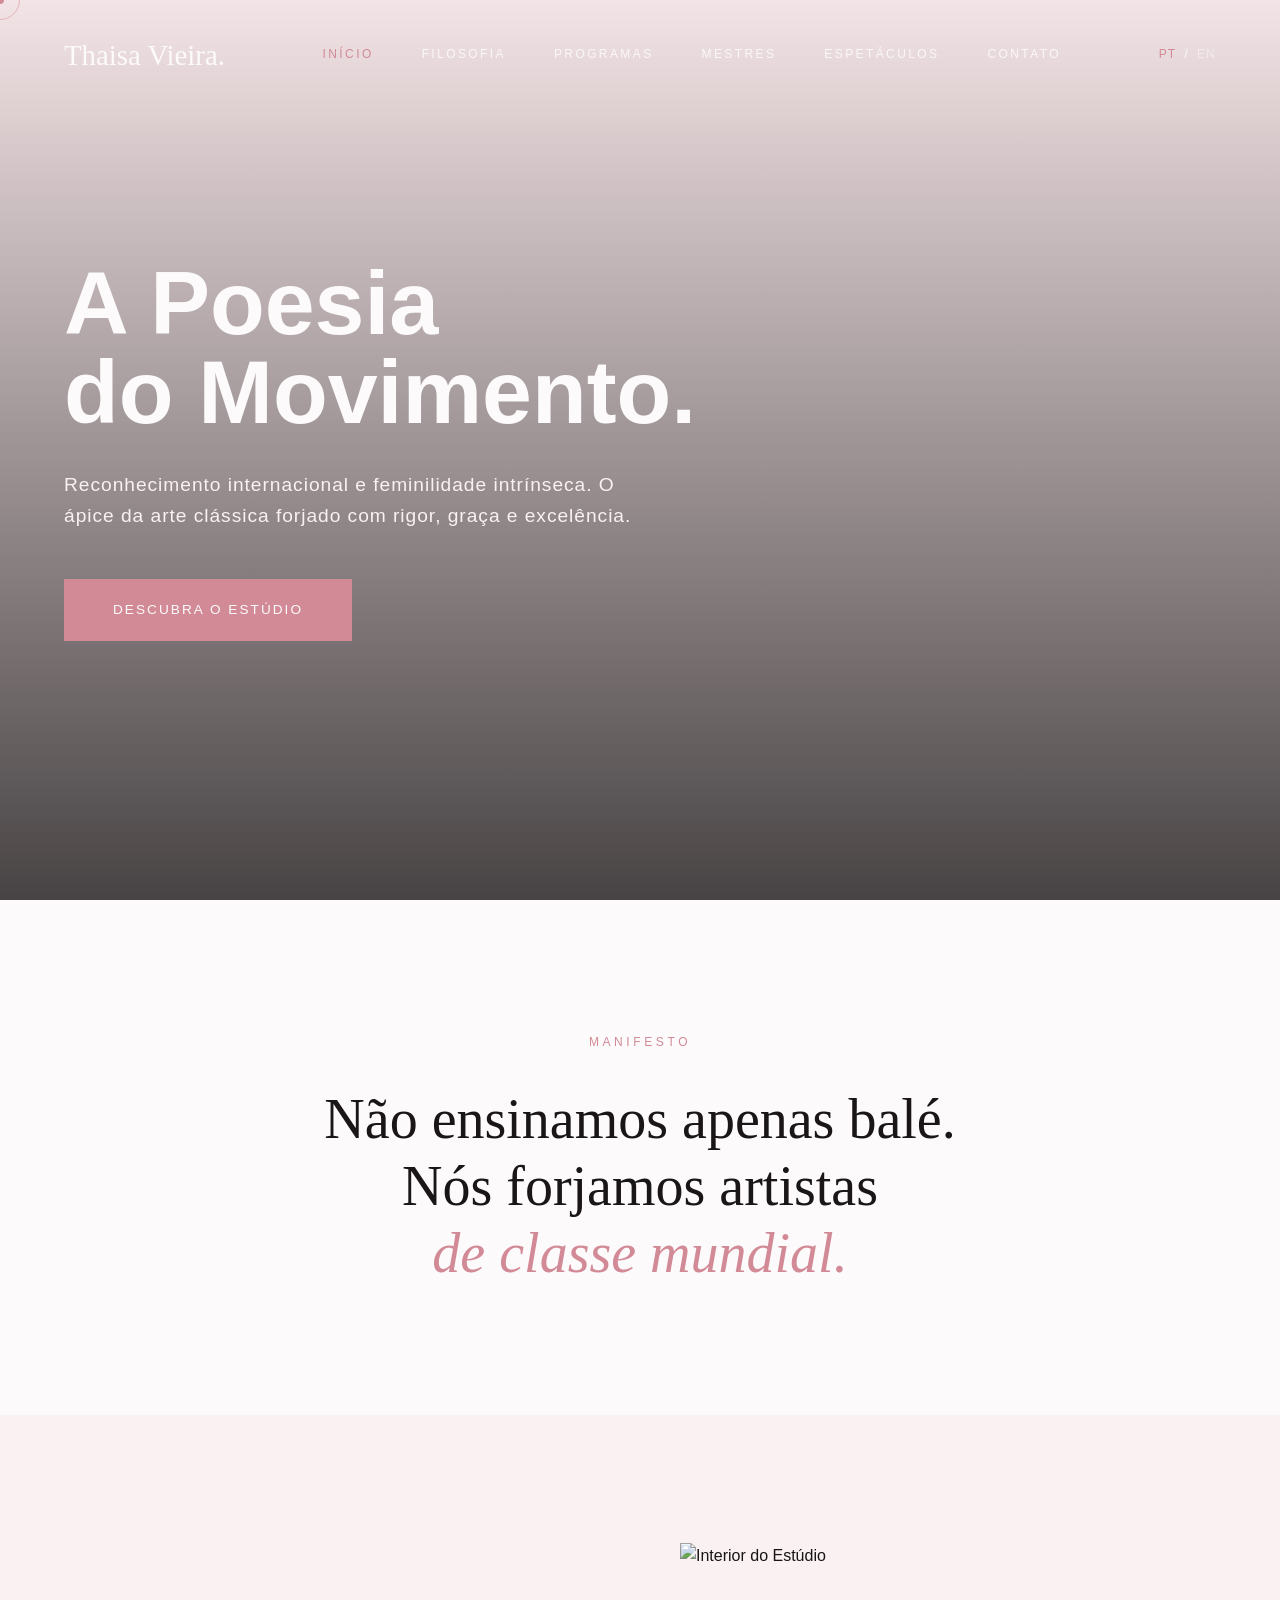
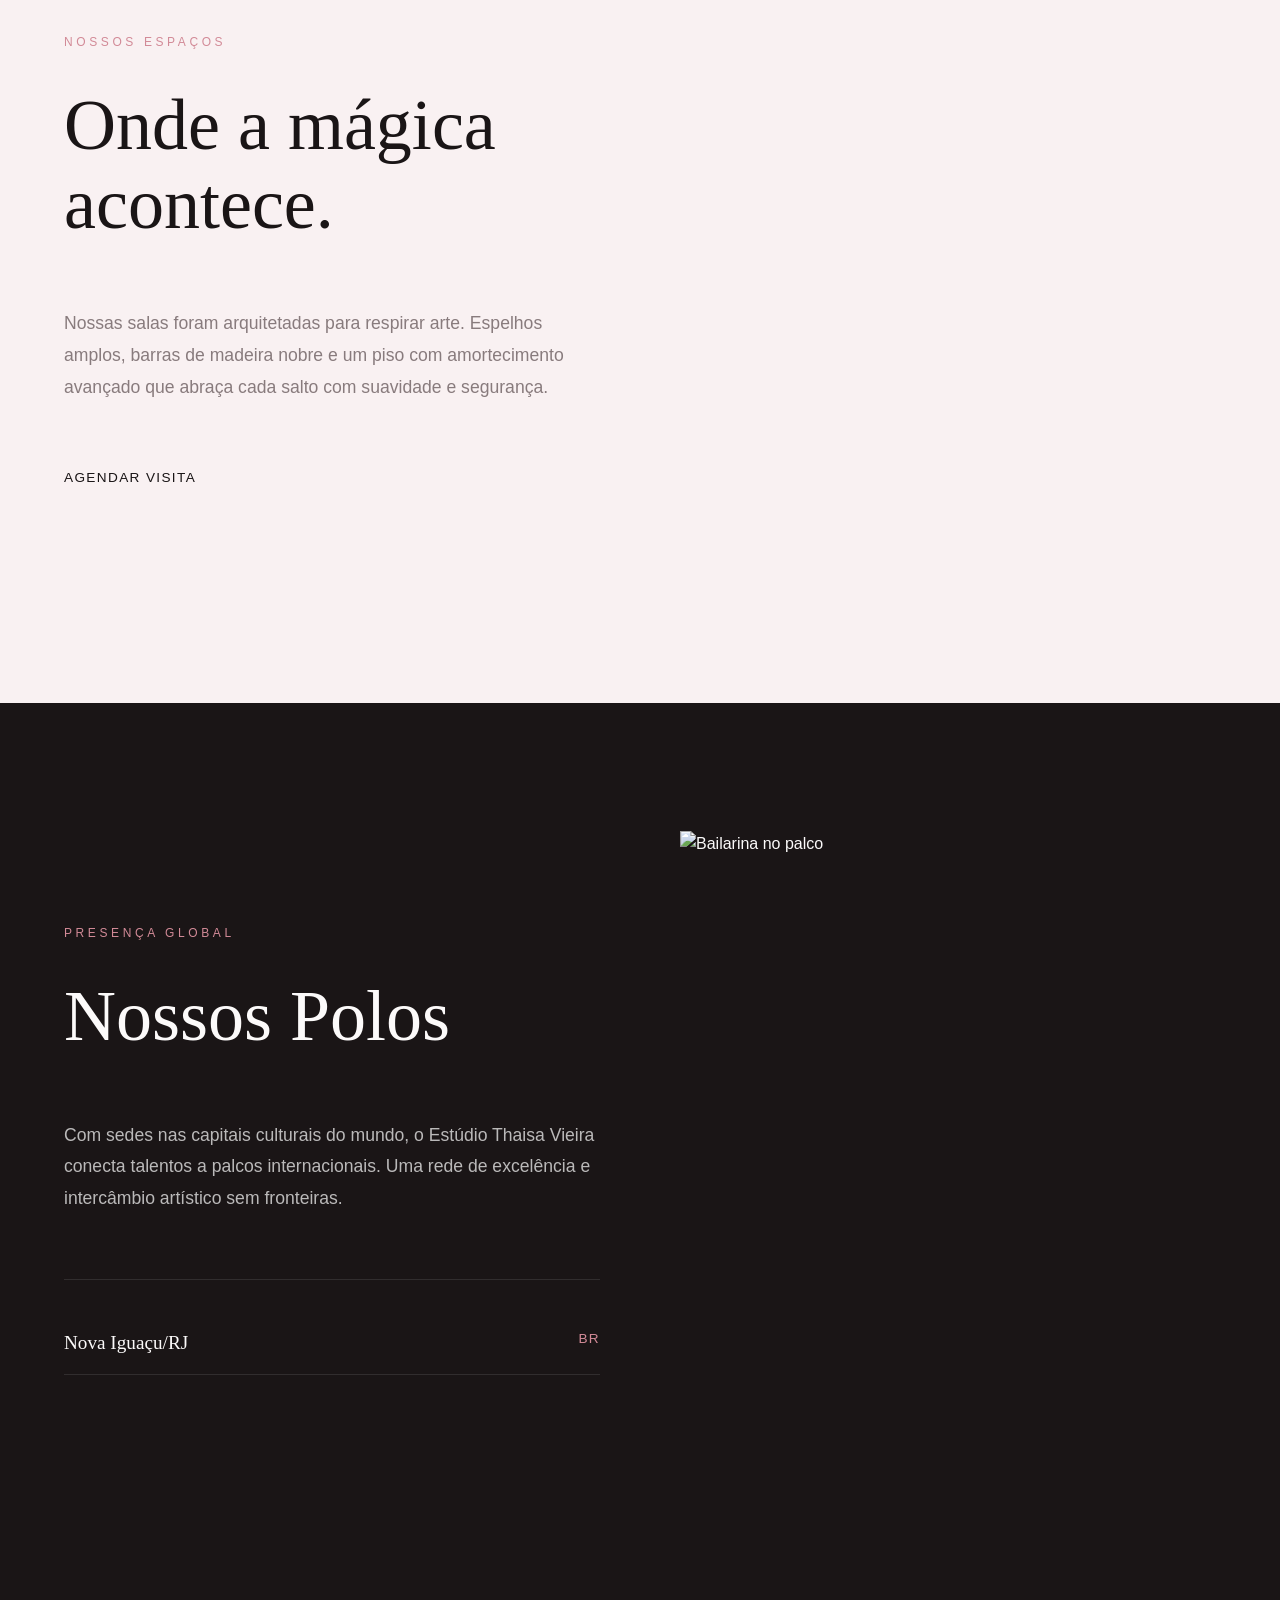
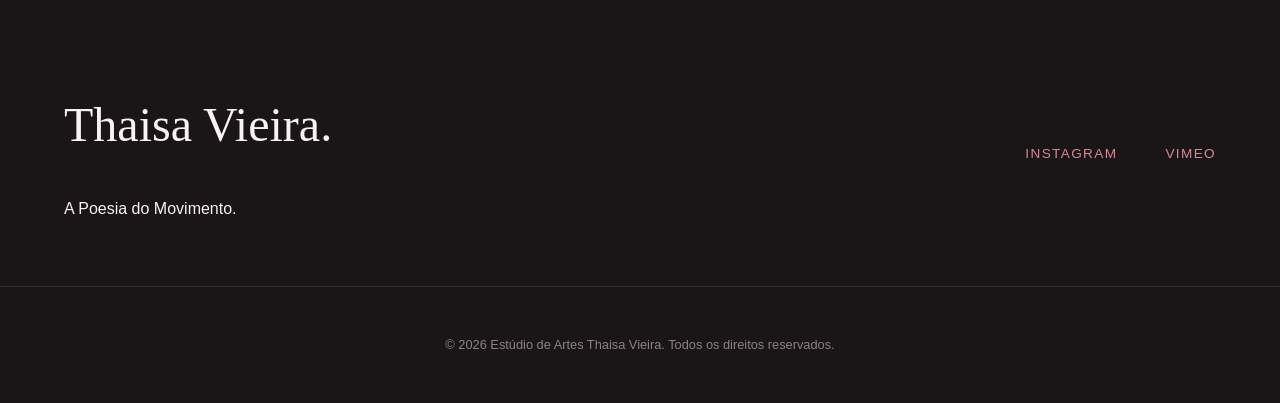
==== index.html @ 6e99e48b "adicionei favicon em todas as paginas" ====
<!DOCTYPE html>
<html lang="pt-BR">

<head>
    <meta charset="UTF-8">
    <meta name="viewport" content="width=device-width, initial-scale=1.0">
    <title>Estúdio de Artes | Thaisa Vieira</title>
    <link rel="icon" type="image/svg+xml" href="imagens/favicon.png.svg">
    <link rel="icon" type="image/png" href="imagens/favicon.png.svg>
    <link
        href="
        https://fonts.googleapis.com/css2?family=Playfair+Display:ital,wght@0,400;0,600;1,400&family=Poppins:wght@300;400;500&display=swap"
        rel="stylesheet">
    <link rel="stylesheet" href="style.css">
</head>

<body class="luxury-theme">

    <header id="main-header">
        <div class="header-container">
            <a href="index.html" class="logo magnetic">Thaisa Vieira.</a>
            <nav class="nav-desktop">
                <a href="index.html" class="active">Início</a>
                <a href="sobre.html">Filosofia</a>
                <a href="aulas.html">Programas</a>
                <a href="professores.html">Mestres</a>
                <a href="espetaculos.html">Espetáculos</a>
                <a href="contato.html">Contato</a>
            </nav>
            <div class="header-actions">
                <div class="lang-selector">
                    <a href="#" class="active">PT</a> <span>/</span> <a href="#">EN</a>
                </div>
                <button class="menu-toggle magnetic" aria-label="Abrir menu">
                    <svg width="28" height="28" viewBox="0 0 24 24" fill="none" stroke="currentColor"
                        stroke-width="1.5">
                        <line x1="3" y1="12" x2="21" y2="12"></line>
                        <line x1="3" y1="6" x2="21" y2="6"></line>
                        <line x1="3" y1="18" x2="21" y2="18"></line>
                    </svg>
                </button>
            </div>
        </div>
        <div class="mobile-menu-overlay">
            <button class="menu-close magnetic">
                <svg width="32" height="32" viewBox="0 0 24 24" fill="none" stroke="currentColor" stroke-width="1.5">
                    <line x1="18" y1="6" x2="6" y2="18"></line>
                    <line x1="6" y1="6" x2="18" y2="18"></line>
                </svg>
            </button>
            <nav class="nav-mobile">
                <a href="index.html" class="mobile-link">Início</a>
                <a href="sobre.html" class="mobile-link">Filosofia</a>
                <a href="aulas.html" class="mobile-link">Programas</a>
                <a href="professores.html" class="mobile-link">Mestres</a>
                <a href="espetaculos.html" class="mobile-link">Espetáculos</a>
                <a href="contato.html" class="mobile-link">Contato</a>
            </nav>
        </div>
    </header>

    <main>
        <section id="hero">
            <div class="video-wrapper parallax-bg" data-speed="0.4">
                <video autoplay loop muted playsinline class="hero-video">
                    <source src="https://cdn.pixabay.com/video/2020/05/24/40061-424424754_large.mp4" type="video/mp4">
                </video>
            </div>
            <div class="hero-overlay"></div>
            <div class="hero-content">
                <div class="reveal-wrap">
                    <h1 class="hero-title reveal-text">A Poesia</h1>
                </div>
                <div class="reveal-wrap">
                    <h1 class="hero-title reveal-text" style="transition-delay: 0.1s;">do Movimento.</h1>
                </div>
                <p class="hero-subtitle reveal-fade" style="transition-delay: 0.8s;">Reconhecimento internacional e
                    feminilidade intrínseca. O ápice da arte clássica forjado com rigor, graça e excelência.</p>
                <div class="reveal-fade" style="transition-delay: 1.2s;">
                    <a href="sobre.html" class="btn-primary magnetic">Descubra o Estúdio</a>
                </div>
            </div>
        </section>

        <section class="section-padding bg-alabaster">
            <div class="container text-center statement-text">
                <span class="eyebrow reveal-fade">Manifesto</span>
                <div class="mt-2">
                    <div class="reveal-wrap">
                        <h2 class="section-title reveal-text">Não ensinamos apenas balé.</h2>
                    </div>
                    <div class="reveal-wrap">
                        <h2 class="section-title reveal-text" style="transition-delay: 0.1s;">Nós forjamos artistas</h2>
                    </div>
                    <div class="reveal-wrap">
                        <h2 class="section-title italic reveal-text"
                            style="transition-delay: 0.2s; color: var(--color-rose);">de classe mundial.</h2>
                    </div>
                </div>
            </div>
        </section>

        <section class="section-padding bg-blush">
            <div class="container grid-50-50">
                <div class="reveal-fade">
                    <span class="eyebrow">Nossos Espaços</span>
                    <h2 class="display-title mt-2">Onde a mágica<br>acontece.</h2>
                    <p class="desc-text mt-4">Nossas salas foram arquitetadas para respirar arte. Espelhos amplos,
                        barras de madeira nobre e um piso com amortecimento avançado que abraça cada salto com suavidade
                        e segurança.</p>
                    <a href="contato.html" class="link-hover mt-4" style="display:inline-block;">Agendar Visita</a>
                </div>
                <div class="ed-img-wrap reveal-fade parallax-container">
                    <img src="https://images.unsplash.com/photo-1518837695005-2083093ee35b?auto=format&fit=crop&w=800&q=80"
                        class="parallax-img" data-speed="0.1" alt="Interior do Estúdio">
                </div>
            </div>
        </section>

        <section class="section-padding bg-charcoal text-light">
            <div class="container grid-50-50 align-center">
                <div class="global-info reveal-fade">
                    <span class="eyebrow">Presença Global</span>
                    <h2 class="display-title mt-2">Nossos Polos</h2>
                    <p class="mt-4 desc-text" style="color: rgba(255,255,255,0.7);">Com sedes nas capitais culturais do
                        mundo, o Estúdio Thaisa Vieira conecta talentos a palcos internacionais. Uma rede de excelência
                        e intercâmbio artístico sem fronteiras.</p>
                    <ul class="locations-list mt-4">
                        <li><span>Nova Iguaçu/RJ</span> BR</li>
                    </ul>
                </div>
                <div class="global-image reveal-fade">
                    <div class="ed-img-wrap">
                        <img src="https://images.unsplash.com/photo-1514838637762-5883a9388df6?auto=format&fit=crop&w=800&q=80"
                            alt="Bailarina no palco">
                    </div>
                </div>
            </div>
        </section>
    </main>

    <footer id="main-footer">
        <div class="container footer-content">
            <div class="footer-brand">
                <span class="logo display-font">Thaisa Vieira.</span>
                <p class="mt-2 text-muted">A Poesia do Movimento.</p>
            </div>
            <div class="footer-links">
                <a href="#" class="link-hover">Instagram</a>
                <a href="#" class="link-hover">Vimeo</a>
            </div>
        </div>
        <div class="footer-bottom">
            <p>&copy; 2026 Estúdio de Artes Thaisa Vieira. Todos os direitos reservados.</p>
        </div>
    </footer>

    <script src="script.js"></script>
</body>

</html>
---- style.css ----
/* === DESIGN SYSTEM & LUXURY PINK BRANDING === */
 :root {
     --color-charcoal: #1A1516;
     --color-alabaster: #FCFAFA;
     --color-blush: #F9F1F2;
     --color-rose: #D28A97;
     --color-rose-dark: #B56B79;
     --color-text-muted: #887B7D;
     --color-border: #E8DCDD;

     --font-heading: 'Playfair Display', serif;
     --font-body: 'Poppins', sans-serif;

     --ease-editorial: cubic-bezier(0.16, 1, 0.3, 1);
 }

 /* === RESET & BASE === */
 * {
     margin: 0;
     padding: 0;
     box-sizing: border-box;
 }

 html {
     scroll-behavior: auto;
     overflow-x: hidden;
 }

 body.luxury-theme {
     font-family: var(--font-body);
     font-weight: 300;
     color: var(--color-charcoal);
     background-color: var(--color-alabaster);
     line-height: 1.6;
     overflow-x: hidden;
     -webkit-font-smoothing: antialiased;
     width: 100%;
 }

 img,
 video {
     max-width: 100%;
     height: auto;
     display: block;
 }

 ::selection {
     background: var(--color-rose);
     color: var(--color-alabaster);
 }

 /* === CUSTOM CURSOR === */
 @media (pointer: fine) {

     body,
     a,
     button,
     input,
     select,
     textarea,
     .magnetic {
         cursor: none !important;
     }
 }

 .cursor-dot,
 .cursor-outline {
     position: fixed;
     top: 0;
     left: 0;
     transform: translate(-50%, -50%);
     border-radius: 50%;
     z-index: 9999;
     pointer-events: none;
 }

 .cursor-dot {
     width: 8px;
     height: 8px;
     background-color: var(--color-rose);
     transition: width 0.2s, height 0.2s;
 }

 .cursor-outline {
     width: 40px;
     height: 40px;
     border: 1px solid rgba(210, 138, 151, 0.5);
     transition: width 0.2s, height 0.2s, background-color 0.2s;
 }

 @media (pointer: coarse),
 (hover: none) {

     .cursor-dot,
     .cursor-outline {
         display: none !important;
     }

     body,
     a,
     button,
     input,
     select,
     textarea,
     .magnetic {
         cursor: auto !important;
     }
 }

 /* === TYPOGRAPHY (RESPONSIVA) === */
 .display-font {
     font-family: var(--font-heading);
 }

 .italic {
     font-style: italic;
 }

 .eyebrow {
     font-family: var(--font-body);
     font-size: 0.75rem;
     text-transform: uppercase;
     letter-spacing: 0.3em;
     color: var(--color-rose);
     font-weight: 500;
 }

 .display-title {
     font-family: var(--font-heading);
     font-size: clamp(2.5rem, 8vw, 4.5rem);
     line-height: 1.1;
     color: var(--color-charcoal);
     font-weight: 400;
 }

 .section-title {
     font-family: var(--font-heading);
     font-size: clamp(2rem, 6vw, 3.5rem);
     line-height: 1.2;
     font-weight: 400;
 }

 .desc-text {
     font-size: 1.1rem;
     color: var(--color-text-muted);
     line-height: 1.8;
 }

 /* Assinatura em texto puro para substituir imagens quebradas */
 .signature-font {
     font-family: var(--font-heading);
     font-size: clamp(2.5rem, 5vw, 4rem);
     font-style: italic;
     color: var(--color-rose);
     opacity: 0.8;
     line-height: 1;
 }

 /* === UTILITIES === */
 .container {
     width: 100%;
     max-width: 1400px;
     margin: 0 auto;
     padding: 0 4rem;
 }

 .section-padding {
     padding: 8rem 0;
 }

 .internal-main {
     padding-top: 180px;
 }

 /* Usado em todas as páginas internas */

 .bg-alabaster {
     background-color: var(--color-alabaster);
 }

 .bg-blush {
     background-color: var(--color-blush);
 }

 .bg-charcoal {
     background-color: var(--color-charcoal);
 }

 .text-light {
     color: var(--color-alabaster);
 }

 .text-light .section-title,
 .text-light .display-title {
     color: var(--color-alabaster);
 }

 .text-center {
     text-align: center;
 }

 .mt-2 {
     margin-top: 2rem;
 }

 .mt-4 {
     margin-top: 4rem;
 }

 .align-center {
     align-items: center;
 }

 .align-start {
     align-items: flex-start;
 }

 /* === BUTTONS & LINKS === */
 .btn-primary {
     display: inline-block;
     padding: 1.2rem 3rem;
     background-color: var(--color-rose);
     color: var(--color-alabaster);
     font-family: var(--font-body);
     font-size: 0.85rem;
     text-transform: uppercase;
     letter-spacing: 0.15em;
     border: 1px solid var(--color-rose);
     transition: all 0.4s var(--ease-editorial);
     text-decoration: none;
     text-align: center;
 }

 .btn-primary:hover {
     background-color: var(--color-charcoal);
     border-color: var(--color-charcoal);
 }

 .link-hover {
     position: relative;
     font-family: var(--font-body);
     font-size: 0.85rem;
     text-transform: uppercase;
     letter-spacing: 0.1em;
     color: inherit;
     text-decoration: none;
 }

 .link-hover::after {
     content: '';
     position: absolute;
     bottom: -4px;
     left: 0;
     width: 0;
     height: 1px;
     background-color: var(--color-rose);
     transition: width 0.4s var(--ease-editorial);
 }

 .link-hover:hover::after {
     width: 100%;
 }

 /* === HEADER & NAVBAR === */
 #main-header {
     position: fixed;
     top: 0;
     left: 0;
     width: 100%;
     z-index: 9990;
     padding: 2rem 0;
     transition: padding 0.5s var(--ease-editorial), background 0.5s, backdrop-filter 0.5s, box-shadow 0.5s;
 }

 #main-header.scrolled {
     padding: 1rem 0;
     background: rgba(252, 250, 250, 0.95);
     backdrop-filter: blur(15px);
     border-bottom: 1px solid var(--color-border);
     box-shadow: 0 4px 30px rgba(0, 0, 0, 0.05);
 }

 #main-header.scrolled .logo,
 #main-header.scrolled .nav-desktop a,
 #main-header.scrolled .lang-selector a,
 #main-header.scrolled .menu-toggle {
     color: var(--color-charcoal);
 }

 .header-container {
     max-width: 1600px;
     margin: 0 auto;
     padding: 0 4rem;
     display: flex;
     justify-content: space-between;
     align-items: center;
 }

 .logo {
     font-family: var(--font-heading);
     font-size: 1.8rem;
     color: var(--color-alabaster);
     font-weight: 400;
     text-decoration: none;
 }

 .nav-desktop {
     display: flex;
     gap: 3rem;
 }

 .nav-desktop a {
     font-size: 0.75rem;
     text-transform: uppercase;
     letter-spacing: 0.2em;
     color: rgba(255, 255, 255, 0.8);
     text-decoration: none;
     transition: color 0.3s;
     position: relative;
 }

 .nav-desktop a:hover,
 .nav-desktop a.active {
     color: var(--color-rose);
 }

 .header-actions {
     display: flex;
     align-items: center;
     gap: 2rem;
 }

 .lang-selector {
     display: flex;
     gap: 0.5rem;
     font-size: 0.75rem;
     color: var(--color-alabaster);
     letter-spacing: 0.1em;
 }

 .lang-selector a {
     color: inherit;
     opacity: 0.5;
     text-decoration: none;
     transition: opacity 0.3s;
 }

 .lang-selector a.active,
 .lang-selector a:hover {
     opacity: 1;
     color: var(--color-rose);
 }

 .menu-toggle {
     background: none;
     border: none;
     color: var(--color-alabaster);
     display: none;
     align-items: center;
     justify-content: center;
     width: 44px;
     height: 44px;
     outline: none;
 }

 /* Header de páginas internas */
 body.internal-page #main-header {
     background: rgba(252, 250, 250, 0.9);
     backdrop-filter: blur(10px);
     border-bottom: 1px solid var(--color-border);
 }

 body.internal-page #main-header .logo,
 body.internal-page #main-header .nav-desktop a,
 body.internal-page #main-header .lang-selector,
 body.internal-page #main-header .menu-toggle {
     color: var(--color-charcoal);
 }

 body.internal-page #main-header .nav-desktop a:hover,
 body.internal-page #main-header .nav-desktop a.active,
 body.internal-page #main-header .lang-selector a:hover {
     color: var(--color-rose);
 }

 /* === PAGE HEADERS & HERO === */
 #hero {
     height: 100vh;
     min-height: 600px;
     position: relative;
     display: flex;
     flex-direction: column;
     justify-content: center;
     padding: 0 4rem;
     overflow: hidden;
 }

 .page-header {
     height: 60vh;
     min-height: 400px;
     position: relative;
     display: flex;
     flex-direction: column;
     justify-content: center;
     align-items: center;
     text-align: center;
     overflow: hidden;
 }

 .video-wrapper,
 .img-wrapper-bg {
     position: absolute;
     top: 0;
     left: 0;
     width: 100%;
     height: 100%;
     z-index: 0;
     overflow: hidden;
 }

 .hero-video,
 .img-wrapper-bg img {
     position: absolute;
     top: 0;
     left: 0;
     width: 100%;
     height: 100%;
     object-fit: cover;
     object-position: center;
 }

 .hero-overlay {
     position: absolute;
     top: 0;
     left: 0;
     width: 100%;
     height: 100%;
     background: linear-gradient(to top, rgba(26, 21, 22, 0.8), rgba(210, 138, 151, 0.2));
     z-index: 1;
 }

 .hero-content {
     position: relative;
     z-index: 2;
     max-width: 1000px;
 }

 .hero-title {
     font-size: clamp(3rem, 10vw, 7vw);
     color: var(--color-alabaster);
     line-height: 1;
     margin-bottom: 0;
 }

 .hero-subtitle {
     font-size: clamp(1rem, 3vw, 1.2rem);
     color: var(--color-blush);
     margin: 2rem 0 3rem;
     font-weight: 300;
     letter-spacing: 0.05em;
     max-width: 600px;
 }

 /* === ANIMATIONS === */
 .reveal-wrap {
     overflow: hidden;
     display: inline-block;
     vertical-align: top;
 }

 .reveal-text {
     transform: translateY(110%);
     transition: transform 1.2s var(--ease-editorial);
 }

 .is-revealed .reveal-text {
     transform: translateY(0);
 }

 .reveal-fade {
     opacity: 0;
     transform: translateY(30px);
     transition: opacity 1s var(--ease-editorial), transform 1s var(--ease-editorial);
 }

 .is-revealed.reveal-fade,
 .is-revealed .reveal-fade {
     opacity: 1;
     transform: translateY(0);
 }

 .parallax-container {
     overflow: hidden;
     position: relative;
 }

 .parallax-img,
 .parallax-bg {
     position: absolute;
     top: -10%;
     left: 0;
     width: 100%;
     height: 120%;
     object-fit: cover;
     object-position: center;
     transform-origin: top;
 }

 /* === GRIDS & CARDS === */
 .grid-50-50 {
     display: grid;
     grid-template-columns: 1fr 1fr;
     gap: 5rem;
     align-items: center;
 }

 .grid-3-cols {
     display: grid;
     grid-template-columns: repeat(3, 1fr);
     gap: 3rem;
 }

 .ed-img-wrap {
     width: 100%;
     height: 600px;
     margin-bottom: 2rem;
     position: relative;
     overflow: hidden;
 }

 .ed-img-wrap::after {
     content: '';
     position: absolute;
     top: 0;
     left: 0;
     width: 100%;
     height: 100%;
     background: rgba(210, 138, 151, 0.1);
     opacity: 0;
     transition: opacity 0.5s;
     z-index: 2;
     pointer-events: none;
 }

 .ed-img-wrap:hover::after {
     opacity: 1;
 }

 .ed-img-wrap img {
     position: absolute;
     top: 0;
     left: 0;
     width: 100%;
     height: 100%;
     object-fit: cover;
     object-position: center;
     filter: grayscale(30%);
     transition: filter 0.8s var(--ease-editorial), transform 2s var(--ease-editorial);
     z-index: 1;
 }

 .ed-img-wrap:hover img {
     filter: grayscale(0%);
     transform: scale(1.05);
 }

 .card {
     background: var(--color-alabaster);
     padding-bottom: 2rem;
     height: 100%;
     display: flex;
     flex-direction: column;
 }

 .card .ed-img-wrap {
     height: 400px;
 }

 .card h3 {
     font-family: var(--font-heading);
     font-size: 2rem;
     margin-bottom: 1rem;
     color: var(--color-charcoal);
 }

 .prof-card {
     text-align: center;
     height: 100%;
     display: flex;
     flex-direction: column;
 }

 .prof-card .ed-img-wrap {
     height: 500px;
     border-radius: 200px 200px 0 0;
 }

 .prof-info h4 {
     font-size: 1.8rem;
     font-family: var(--font-heading);
     margin-bottom: 0.5rem;
 }

 .prof-info span {
     color: var(--color-rose);
     font-size: 0.9rem;
     text-transform: uppercase;
     letter-spacing: 0.1em;
 }

 /* === COMPONENTS & FORMS === */
 .statement-text {
     max-width: 900px;
     margin: 0 auto;
 }

 .locations-list {
     border-top: 1px solid rgba(255, 255, 255, 0.1);
     padding-top: 2rem;
     list-style: none;
 }

 .locations-list li {
     display: flex;
     justify-content: space-between;
     padding: 1rem 0;
     border-bottom: 1px solid rgba(255, 255, 255, 0.1);
     font-family: var(--font-body);
     letter-spacing: 0.1em;
     text-transform: uppercase;
     font-size: 0.85rem;
     color: var(--color-rose);
 }

 .locations-list li span {
     color: var(--color-alabaster);
     font-size: 1.2rem;
     text-transform: none;
     letter-spacing: 0;
     font-family: var(--font-heading);
 }

 .faq-list {
     width: 100%;
 }

 .faq-item {
     border-bottom: 1px solid var(--color-border);
     padding: 1.5rem 0;
 }

 .faq-item h4 {
     font-family: var(--font-heading);
     font-size: 1.5rem;
     color: var(--color-rose);
     margin-bottom: 0.5rem;
 }

 .input-group input,
 .input-group textarea,
 .input-group select {
     width: 100%;
     padding: 1rem 0;
     background: transparent;
     border: none;
     border-bottom: 1px solid var(--color-border);
     font-family: var(--font-body);
     font-size: 1rem;
     color: var(--color-charcoal);
     transition: border-color 0.3s ease;
     outline: none;
     border-radius: 0;
     -webkit-appearance: none;
 }

 .input-group input:focus,
 .input-group textarea:focus,
 .input-group select:focus {
     border-bottom-color: var(--color-rose);
 }

 /* === FOOTER === */
 #main-footer {
     padding: 6rem 0 3rem;
     background-color: var(--color-charcoal);
     color: var(--color-blush);
 }

 .footer-content {
     display: flex;
     justify-content: space-between;
     align-items: center;
     border-bottom: 1px solid rgba(249, 241, 242, 0.1);
     padding-bottom: 4rem;
     margin-bottom: 3rem;
     flex-wrap: wrap;
 }

 .footer-brand .logo {
     font-size: clamp(2rem, 5vw, 3rem);
     color: var(--color-blush);
 }

 .footer-links {
     display: flex;
     gap: 3rem;
     flex-wrap: wrap;
 }

 .footer-links a {
     color: var(--color-rose);
     text-decoration: none;
 }

 .footer-bottom {
     text-align: center;
     font-size: 0.8rem;
     color: rgba(249, 241, 242, 0.5);
 }

 /* === MOBILE MENU OVERLAY === */
 .mobile-menu-overlay {
     position: fixed;
     top: 0;
     left: 0;
     width: 100%;
     height: 100vh;
     background-color: var(--color-blush);
     z-index: 9995;
     display: flex;
     justify-content: center;
     align-items: center;
     opacity: 0;
     pointer-events: none;
     transition: opacity 0.4s var(--ease-editorial);
 }

 .mobile-menu-overlay.active {
     opacity: 1;
     pointer-events: all;
 }

 .menu-close {
     position: absolute;
     top: 1.5rem;
     right: 1.5rem;
     background: none;
     border: none;
     color: var(--color-charcoal);
     font-size: 1rem;
     cursor: pointer !important;
     width: 50px;
     height: 50px;
     display: flex;
     align-items: center;
     justify-content: center;
     z-index: 9996;
 }

 .nav-mobile {
     display: flex;
     flex-direction: column;
     gap: 2rem;
     text-align: center;
     width: 100%;
     padding: 0 2rem;
 }

 .mobile-link {
     font-family: var(--font-heading);
     font-size: clamp(2rem, 8vw, 3.5rem);
     color: var(--color-charcoal);
     transform: translateY(30px);
     opacity: 0;
     transition: all 0.5s var(--ease-editorial);
     text-decoration: none;
 }

 .mobile-link:hover {
     color: var(--color-rose);
 }

 .mobile-menu-overlay.active .mobile-link {
     transform: translateY(0);
     opacity: 1;
 }

 /* =========================================
   MEDIA QUERIES - ALTA RESPONSIVIDADE
   ========================================= */
 @media (max-width: 992px) {

     .nav-desktop,
     .lang-selector {
         display: none;
     }

     .menu-toggle {
         display: flex;
     }

     .container,
     .header-container {
         padding: 0 2rem;
     }

     #hero,
     .page-header {
         padding: 0 2rem;
     }

     .section-padding {
         padding: 6rem 0;
     }

     .grid-50-50,
     .grid-3-cols {
         grid-template-columns: 1fr;
         gap: 4rem;
     }

     .ed-img-wrap {
         height: 60vh;
         min-height: 400px;
     }

     .card .ed-img-wrap,
     .prof-card .ed-img-wrap {
         height: 50vh;
         min-height: 350px;
     }

     .internal-main {
         padding-top: 120px;
     }

     /* Ajuste responsivo de padding-top */

     .footer-content {
         flex-direction: column;
         gap: 2.5rem;
         text-align: center;
         justify-content: center;
     }

     .footer-links {
         justify-content: center;
         gap: 1.5rem;
     }
 }

 @media (max-width: 480px) {

     .container,
     .header-container,
     #hero,
     .page-header {
         padding: 0 1.5rem;
     }

     .section-padding {
         padding: 5rem 0;
     }

     .ed-img-wrap,
     .card .ed-img-wrap,
     .prof-card .ed-img-wrap {
         height: 55vh;
         min-height: 320px;
     }

     .btn-primary {
         width: 100%;
         text-align: center;
     }
 }
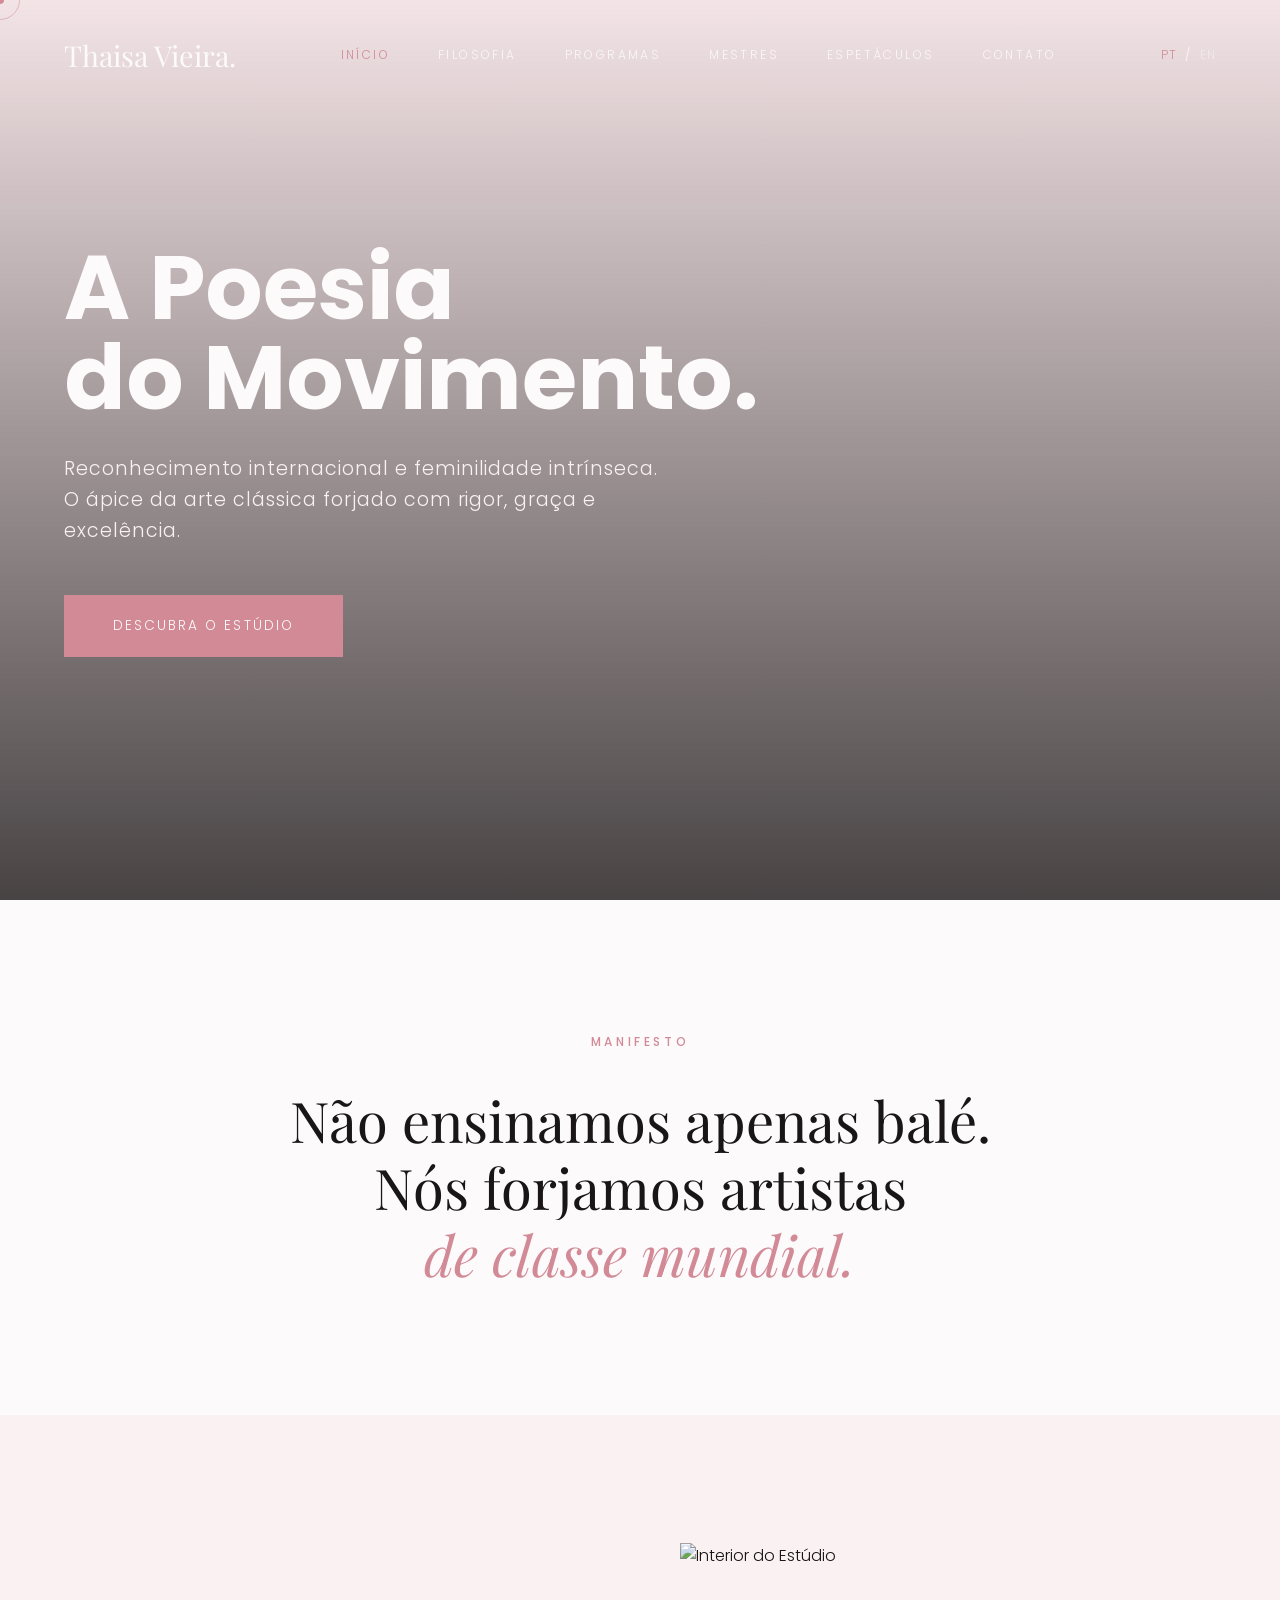
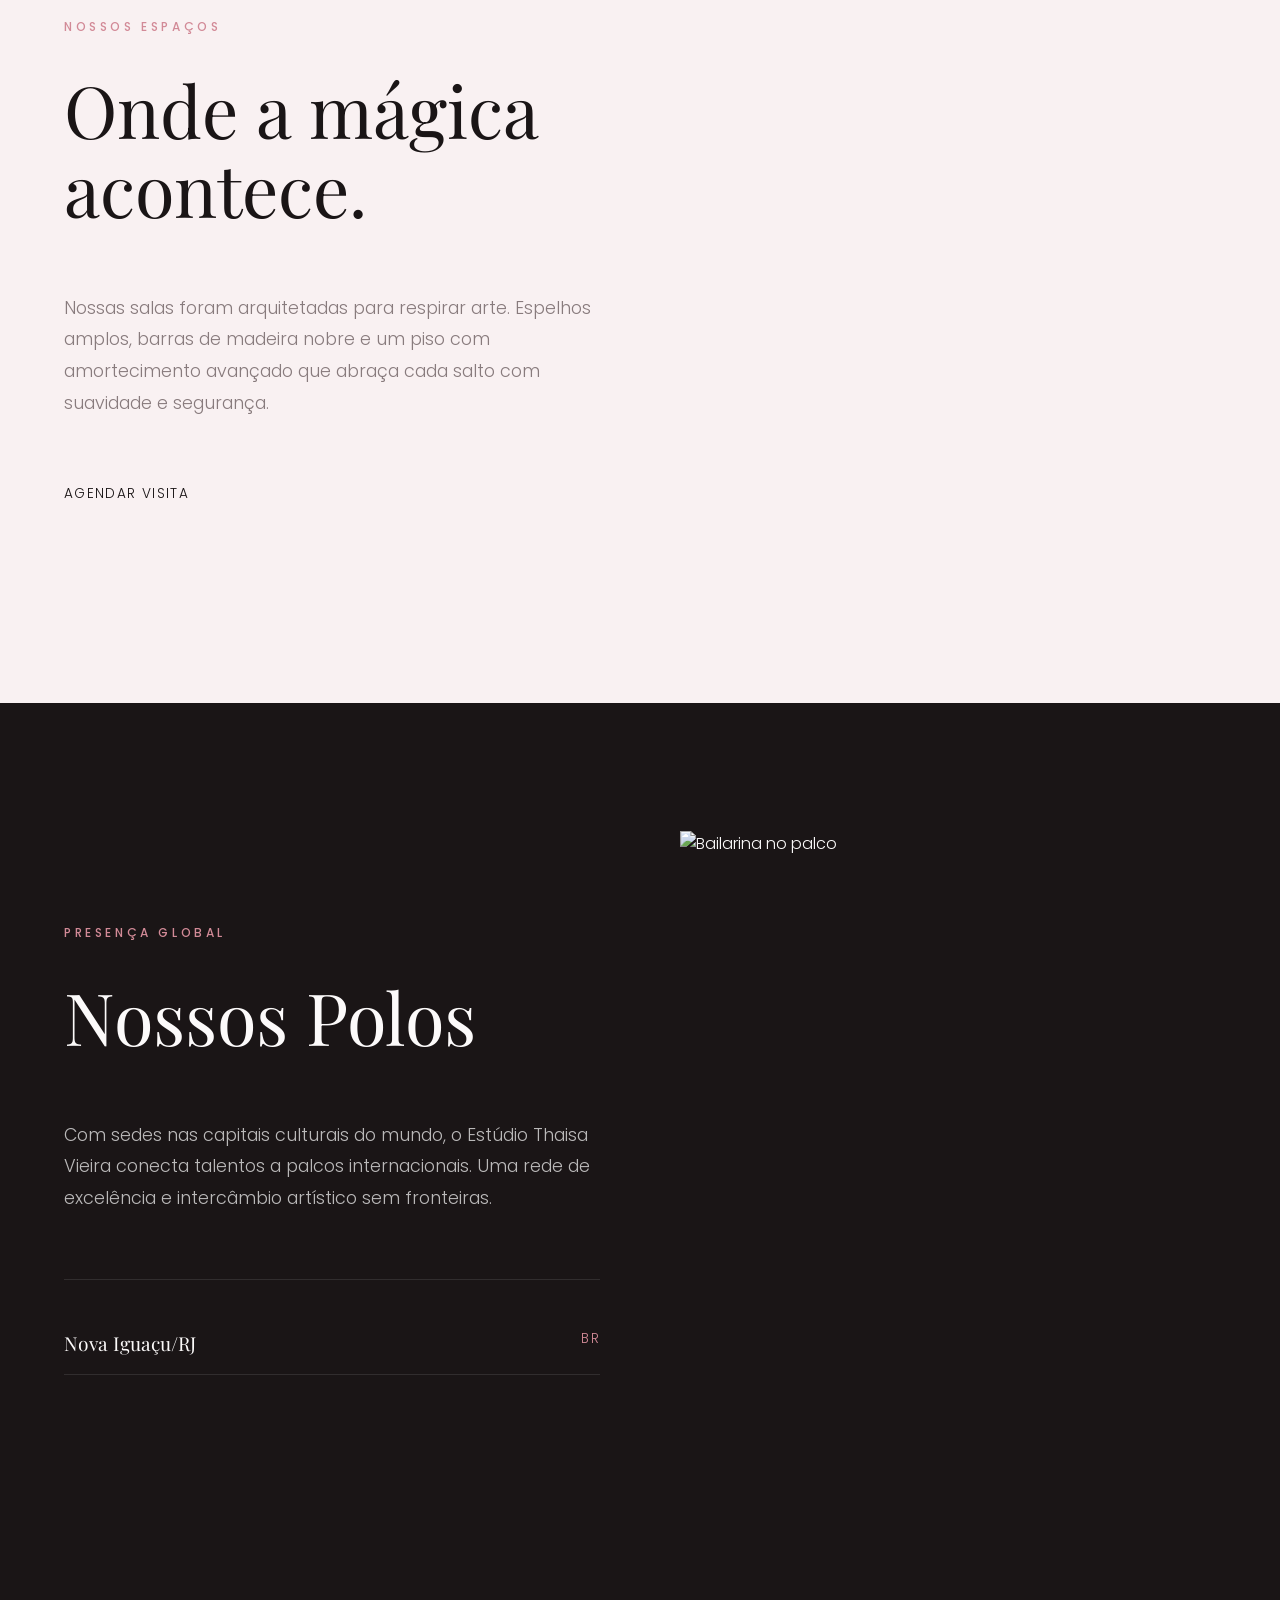
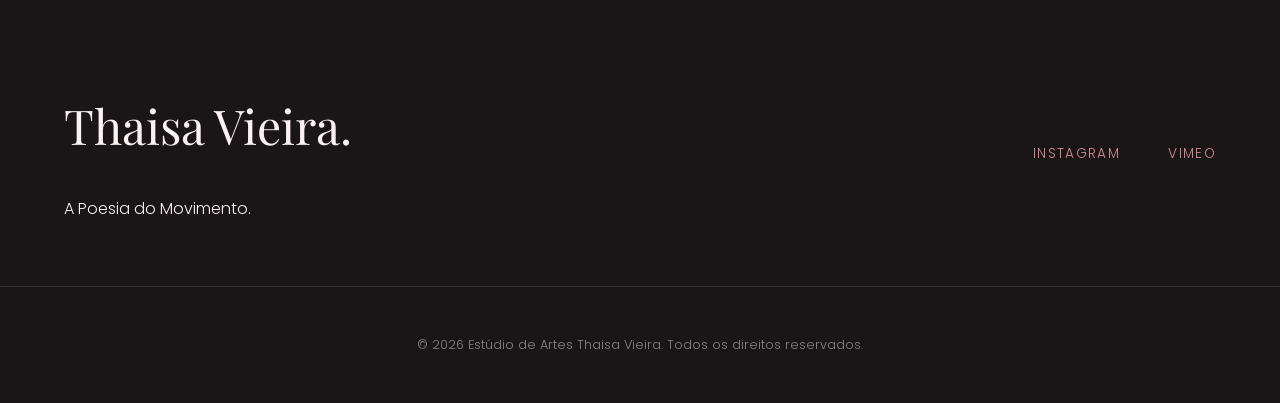
==== commit 202c943e: "ajustes" ====
--- a/index.html
+++ b/index.html
@@ -5,16 +5,19 @@
     <meta charset="UTF-8">
     <meta name="viewport" content="width=device-width, initial-scale=1.0">
     <title>Estúdio de Artes | Thaisa Vieira</title>
+
     <link rel="icon" type="image/svg+xml" href="imagens/favicon.png.svg">
-    <link rel="icon" type="image/png" href="imagens/favicon.png.svg>
+    <link rel="icon" type="image/png" href="imagens/favicon.png.svg">
+
     <link
-        href="
-        https://fonts.googleapis.com/css2?family=Playfair+Display:ital,wght@0,400;0,600;1,400&family=Poppins:wght@300;400;500&display=swap"
+        href="https://fonts.googleapis.com/css2?family=Playfair+Display:ital,wght@0,400;0,600;1,400&family=Poppins:wght@300;400;500&display=swap"
         rel="stylesheet">
     <link rel="stylesheet" href="style.css">
 </head>
 
 <body class="luxury-theme">
+
+    <div class="page-transition"></div>
 
     <header id="main-header">
         <div class="header-container">
@@ -155,6 +158,7 @@
         </div>
     </footer>
 
+    <script src="https://cdn.jsdelivr.net/gh/studio-freight/lenis@1.0.29/bundled/lenis.min.js"></script>
     <script src="script.js"></script>
 </body>
 
--- a/style.css
+++ b/style.css
@@ -1,876 +1,901 @@
- /* === DESIGN SYSTEM & LUXURY PINK BRANDING === */
- :root {
-     --color-charcoal: #1A1516;
-     --color-alabaster: #FCFAFA;
-     --color-blush: #F9F1F2;
-     --color-rose: #D28A97;
-     --color-rose-dark: #B56B79;
-     --color-text-muted: #887B7D;
-     --color-border: #E8DCDD;
-
-     --font-heading: 'Playfair Display', serif;
-     --font-body: 'Poppins', sans-serif;
-
-     --ease-editorial: cubic-bezier(0.16, 1, 0.3, 1);
- }
-
- /* === RESET & BASE === */
- * {
-     margin: 0;
-     padding: 0;
-     box-sizing: border-box;
- }
-
- html {
-     scroll-behavior: auto;
-     overflow-x: hidden;
- }
-
- body.luxury-theme {
-     font-family: var(--font-body);
-     font-weight: 300;
-     color: var(--color-charcoal);
-     background-color: var(--color-alabaster);
-     line-height: 1.6;
-     overflow-x: hidden;
-     -webkit-font-smoothing: antialiased;
-     width: 100%;
- }
-
- img,
- video {
-     max-width: 100%;
-     height: auto;
-     display: block;
- }
-
- ::selection {
-     background: var(--color-rose);
-     color: var(--color-alabaster);
- }
-
- /* === CUSTOM CURSOR === */
- @media (pointer: fine) {
-
-     body,
-     a,
-     button,
-     input,
-     select,
-     textarea,
-     .magnetic {
-         cursor: none !important;
-     }
- }
-
- .cursor-dot,
- .cursor-outline {
-     position: fixed;
-     top: 0;
-     left: 0;
-     transform: translate(-50%, -50%);
-     border-radius: 50%;
-     z-index: 9999;
-     pointer-events: none;
- }
-
- .cursor-dot {
-     width: 8px;
-     height: 8px;
-     background-color: var(--color-rose);
-     transition: width 0.2s, height 0.2s;
- }
-
- .cursor-outline {
-     width: 40px;
-     height: 40px;
-     border: 1px solid rgba(210, 138, 151, 0.5);
-     transition: width 0.2s, height 0.2s, background-color 0.2s;
- }
-
- @media (pointer: coarse),
- (hover: none) {
-
-     .cursor-dot,
-     .cursor-outline {
-         display: none !important;
-     }
-
-     body,
-     a,
-     button,
-     input,
-     select,
-     textarea,
-     .magnetic {
-         cursor: auto !important;
-     }
- }
-
- /* === TYPOGRAPHY (RESPONSIVA) === */
- .display-font {
-     font-family: var(--font-heading);
- }
-
- .italic {
-     font-style: italic;
- }
-
- .eyebrow {
-     font-family: var(--font-body);
-     font-size: 0.75rem;
-     text-transform: uppercase;
-     letter-spacing: 0.3em;
-     color: var(--color-rose);
-     font-weight: 500;
- }
-
- .display-title {
-     font-family: var(--font-heading);
-     font-size: clamp(2.5rem, 8vw, 4.5rem);
-     line-height: 1.1;
-     color: var(--color-charcoal);
-     font-weight: 400;
- }
-
- .section-title {
-     font-family: var(--font-heading);
-     font-size: clamp(2rem, 6vw, 3.5rem);
-     line-height: 1.2;
-     font-weight: 400;
- }
-
- .desc-text {
-     font-size: 1.1rem;
-     color: var(--color-text-muted);
-     line-height: 1.8;
- }
-
- /* Assinatura em texto puro para substituir imagens quebradas */
- .signature-font {
-     font-family: var(--font-heading);
-     font-size: clamp(2.5rem, 5vw, 4rem);
-     font-style: italic;
-     color: var(--color-rose);
-     opacity: 0.8;
-     line-height: 1;
- }
-
- /* === UTILITIES === */
- .container {
-     width: 100%;
-     max-width: 1400px;
-     margin: 0 auto;
-     padding: 0 4rem;
- }
-
- .section-padding {
-     padding: 8rem 0;
- }
-
- .internal-main {
-     padding-top: 180px;
- }
-
- /* Usado em todas as páginas internas */
-
- .bg-alabaster {
-     background-color: var(--color-alabaster);
- }
-
- .bg-blush {
-     background-color: var(--color-blush);
- }
-
- .bg-charcoal {
-     background-color: var(--color-charcoal);
- }
-
- .text-light {
-     color: var(--color-alabaster);
- }
-
- .text-light .section-title,
- .text-light .display-title {
-     color: var(--color-alabaster);
- }
-
- .text-center {
-     text-align: center;
- }
-
- .mt-2 {
-     margin-top: 2rem;
- }
-
- .mt-4 {
-     margin-top: 4rem;
- }
-
- .align-center {
-     align-items: center;
- }
-
- .align-start {
-     align-items: flex-start;
- }
-
- /* === BUTTONS & LINKS === */
- .btn-primary {
-     display: inline-block;
-     padding: 1.2rem 3rem;
-     background-color: var(--color-rose);
-     color: var(--color-alabaster);
-     font-family: var(--font-body);
-     font-size: 0.85rem;
-     text-transform: uppercase;
-     letter-spacing: 0.15em;
-     border: 1px solid var(--color-rose);
-     transition: all 0.4s var(--ease-editorial);
-     text-decoration: none;
-     text-align: center;
- }
-
- .btn-primary:hover {
-     background-color: var(--color-charcoal);
-     border-color: var(--color-charcoal);
- }
-
- .link-hover {
-     position: relative;
-     font-family: var(--font-body);
-     font-size: 0.85rem;
-     text-transform: uppercase;
-     letter-spacing: 0.1em;
-     color: inherit;
-     text-decoration: none;
- }
-
- .link-hover::after {
-     content: '';
-     position: absolute;
-     bottom: -4px;
-     left: 0;
-     width: 0;
-     height: 1px;
-     background-color: var(--color-rose);
-     transition: width 0.4s var(--ease-editorial);
- }
-
- .link-hover:hover::after {
-     width: 100%;
- }
-
- /* === HEADER & NAVBAR === */
- #main-header {
-     position: fixed;
-     top: 0;
-     left: 0;
-     width: 100%;
-     z-index: 9990;
-     padding: 2rem 0;
-     transition: padding 0.5s var(--ease-editorial), background 0.5s, backdrop-filter 0.5s, box-shadow 0.5s;
- }
-
- #main-header.scrolled {
-     padding: 1rem 0;
-     background: rgba(252, 250, 250, 0.95);
-     backdrop-filter: blur(15px);
-     border-bottom: 1px solid var(--color-border);
-     box-shadow: 0 4px 30px rgba(0, 0, 0, 0.05);
- }
-
- #main-header.scrolled .logo,
- #main-header.scrolled .nav-desktop a,
- #main-header.scrolled .lang-selector a,
- #main-header.scrolled .menu-toggle {
-     color: var(--color-charcoal);
- }
-
- .header-container {
-     max-width: 1600px;
-     margin: 0 auto;
-     padding: 0 4rem;
-     display: flex;
-     justify-content: space-between;
-     align-items: center;
- }
-
- .logo {
-     font-family: var(--font-heading);
-     font-size: 1.8rem;
-     color: var(--color-alabaster);
-     font-weight: 400;
-     text-decoration: none;
- }
-
- .nav-desktop {
-     display: flex;
-     gap: 3rem;
- }
-
- .nav-desktop a {
-     font-size: 0.75rem;
-     text-transform: uppercase;
-     letter-spacing: 0.2em;
-     color: rgba(255, 255, 255, 0.8);
-     text-decoration: none;
-     transition: color 0.3s;
-     position: relative;
- }
-
- .nav-desktop a:hover,
- .nav-desktop a.active {
-     color: var(--color-rose);
- }
-
- .header-actions {
-     display: flex;
-     align-items: center;
-     gap: 2rem;
- }
-
- .lang-selector {
-     display: flex;
-     gap: 0.5rem;
-     font-size: 0.75rem;
-     color: var(--color-alabaster);
-     letter-spacing: 0.1em;
- }
-
- .lang-selector a {
-     color: inherit;
-     opacity: 0.5;
-     text-decoration: none;
-     transition: opacity 0.3s;
- }
-
- .lang-selector a.active,
- .lang-selector a:hover {
-     opacity: 1;
-     color: var(--color-rose);
- }
-
- .menu-toggle {
-     background: none;
-     border: none;
-     color: var(--color-alabaster);
-     display: none;
-     align-items: center;
-     justify-content: center;
-     width: 44px;
-     height: 44px;
-     outline: none;
- }
-
- /* Header de páginas internas */
- body.internal-page #main-header {
-     background: rgba(252, 250, 250, 0.9);
-     backdrop-filter: blur(10px);
-     border-bottom: 1px solid var(--color-border);
- }
-
- body.internal-page #main-header .logo,
- body.internal-page #main-header .nav-desktop a,
- body.internal-page #main-header .lang-selector,
- body.internal-page #main-header .menu-toggle {
-     color: var(--color-charcoal);
- }
-
- body.internal-page #main-header .nav-desktop a:hover,
- body.internal-page #main-header .nav-desktop a.active,
- body.internal-page #main-header .lang-selector a:hover {
-     color: var(--color-rose);
- }
-
- /* === PAGE HEADERS & HERO === */
- #hero {
-     height: 100vh;
-     min-height: 600px;
-     position: relative;
-     display: flex;
-     flex-direction: column;
-     justify-content: center;
-     padding: 0 4rem;
-     overflow: hidden;
- }
-
- .page-header {
-     height: 60vh;
-     min-height: 400px;
-     position: relative;
-     display: flex;
-     flex-direction: column;
-     justify-content: center;
-     align-items: center;
-     text-align: center;
-     overflow: hidden;
- }
-
- .video-wrapper,
- .img-wrapper-bg {
-     position: absolute;
-     top: 0;
-     left: 0;
-     width: 100%;
-     height: 100%;
-     z-index: 0;
-     overflow: hidden;
- }
-
- .hero-video,
- .img-wrapper-bg img {
-     position: absolute;
-     top: 0;
-     left: 0;
-     width: 100%;
-     height: 100%;
-     object-fit: cover;
-     object-position: center;
- }
-
- .hero-overlay {
-     position: absolute;
-     top: 0;
-     left: 0;
-     width: 100%;
-     height: 100%;
-     background: linear-gradient(to top, rgba(26, 21, 22, 0.8), rgba(210, 138, 151, 0.2));
-     z-index: 1;
- }
-
- .hero-content {
-     position: relative;
-     z-index: 2;
-     max-width: 1000px;
- }
-
- .hero-title {
-     font-size: clamp(3rem, 10vw, 7vw);
-     color: var(--color-alabaster);
-     line-height: 1;
-     margin-bottom: 0;
- }
-
- .hero-subtitle {
-     font-size: clamp(1rem, 3vw, 1.2rem);
-     color: var(--color-blush);
-     margin: 2rem 0 3rem;
-     font-weight: 300;
-     letter-spacing: 0.05em;
-     max-width: 600px;
- }
-
- /* === ANIMATIONS === */
- .reveal-wrap {
-     overflow: hidden;
-     display: inline-block;
-     vertical-align: top;
- }
-
- .reveal-text {
-     transform: translateY(110%);
-     transition: transform 1.2s var(--ease-editorial);
- }
-
- .is-revealed .reveal-text {
-     transform: translateY(0);
- }
-
- .reveal-fade {
-     opacity: 0;
-     transform: translateY(30px);
-     transition: opacity 1s var(--ease-editorial), transform 1s var(--ease-editorial);
- }
-
- .is-revealed.reveal-fade,
- .is-revealed .reveal-fade {
-     opacity: 1;
-     transform: translateY(0);
- }
-
- .parallax-container {
-     overflow: hidden;
-     position: relative;
- }
-
- .parallax-img,
- .parallax-bg {
-     position: absolute;
-     top: -10%;
-     left: 0;
-     width: 100%;
-     height: 120%;
-     object-fit: cover;
-     object-position: center;
-     transform-origin: top;
- }
-
- /* === GRIDS & CARDS === */
- .grid-50-50 {
-     display: grid;
-     grid-template-columns: 1fr 1fr;
-     gap: 5rem;
-     align-items: center;
- }
-
- .grid-3-cols {
-     display: grid;
-     grid-template-columns: repeat(3, 1fr);
-     gap: 3rem;
- }
-
- .ed-img-wrap {
-     width: 100%;
-     height: 600px;
-     margin-bottom: 2rem;
-     position: relative;
-     overflow: hidden;
- }
-
- .ed-img-wrap::after {
-     content: '';
-     position: absolute;
-     top: 0;
-     left: 0;
-     width: 100%;
-     height: 100%;
-     background: rgba(210, 138, 151, 0.1);
-     opacity: 0;
-     transition: opacity 0.5s;
-     z-index: 2;
-     pointer-events: none;
- }
-
- .ed-img-wrap:hover::after {
-     opacity: 1;
- }
-
- .ed-img-wrap img {
-     position: absolute;
-     top: 0;
-     left: 0;
-     width: 100%;
-     height: 100%;
-     object-fit: cover;
-     object-position: center;
-     filter: grayscale(30%);
-     transition: filter 0.8s var(--ease-editorial), transform 2s var(--ease-editorial);
-     z-index: 1;
- }
-
- .ed-img-wrap:hover img {
-     filter: grayscale(0%);
-     transform: scale(1.05);
- }
-
- .card {
-     background: var(--color-alabaster);
-     padding-bottom: 2rem;
-     height: 100%;
-     display: flex;
-     flex-direction: column;
- }
-
- .card .ed-img-wrap {
-     height: 400px;
- }
-
- .card h3 {
-     font-family: var(--font-heading);
-     font-size: 2rem;
-     margin-bottom: 1rem;
-     color: var(--color-charcoal);
- }
-
- .prof-card {
-     text-align: center;
-     height: 100%;
-     display: flex;
-     flex-direction: column;
- }
-
- .prof-card .ed-img-wrap {
-     height: 500px;
-     border-radius: 200px 200px 0 0;
- }
-
- .prof-info h4 {
-     font-size: 1.8rem;
-     font-family: var(--font-heading);
-     margin-bottom: 0.5rem;
- }
-
- .prof-info span {
-     color: var(--color-rose);
-     font-size: 0.9rem;
-     text-transform: uppercase;
-     letter-spacing: 0.1em;
- }
-
- /* === COMPONENTS & FORMS === */
- .statement-text {
-     max-width: 900px;
-     margin: 0 auto;
- }
-
- .locations-list {
-     border-top: 1px solid rgba(255, 255, 255, 0.1);
-     padding-top: 2rem;
-     list-style: none;
- }
-
- .locations-list li {
-     display: flex;
-     justify-content: space-between;
-     padding: 1rem 0;
-     border-bottom: 1px solid rgba(255, 255, 255, 0.1);
-     font-family: var(--font-body);
-     letter-spacing: 0.1em;
-     text-transform: uppercase;
-     font-size: 0.85rem;
-     color: var(--color-rose);
- }
-
- .locations-list li span {
-     color: var(--color-alabaster);
-     font-size: 1.2rem;
-     text-transform: none;
-     letter-spacing: 0;
-     font-family: var(--font-heading);
- }
-
- .faq-list {
-     width: 100%;
- }
-
- .faq-item {
-     border-bottom: 1px solid var(--color-border);
-     padding: 1.5rem 0;
- }
-
- .faq-item h4 {
-     font-family: var(--font-heading);
-     font-size: 1.5rem;
-     color: var(--color-rose);
-     margin-bottom: 0.5rem;
- }
-
- .input-group input,
- .input-group textarea,
- .input-group select {
-     width: 100%;
-     padding: 1rem 0;
-     background: transparent;
-     border: none;
-     border-bottom: 1px solid var(--color-border);
-     font-family: var(--font-body);
-     font-size: 1rem;
-     color: var(--color-charcoal);
-     transition: border-color 0.3s ease;
-     outline: none;
-     border-radius: 0;
-     -webkit-appearance: none;
- }
-
- .input-group input:focus,
- .input-group textarea:focus,
- .input-group select:focus {
-     border-bottom-color: var(--color-rose);
- }
-
- /* === FOOTER === */
- #main-footer {
-     padding: 6rem 0 3rem;
-     background-color: var(--color-charcoal);
-     color: var(--color-blush);
- }
-
- .footer-content {
-     display: flex;
-     justify-content: space-between;
-     align-items: center;
-     border-bottom: 1px solid rgba(249, 241, 242, 0.1);
-     padding-bottom: 4rem;
-     margin-bottom: 3rem;
-     flex-wrap: wrap;
- }
-
- .footer-brand .logo {
-     font-size: clamp(2rem, 5vw, 3rem);
-     color: var(--color-blush);
- }
-
- .footer-links {
-     display: flex;
-     gap: 3rem;
-     flex-wrap: wrap;
- }
-
- .footer-links a {
-     color: var(--color-rose);
-     text-decoration: none;
- }
-
- .footer-bottom {
-     text-align: center;
-     font-size: 0.8rem;
-     color: rgba(249, 241, 242, 0.5);
- }
-
- /* === MOBILE MENU OVERLAY === */
- .mobile-menu-overlay {
-     position: fixed;
-     top: 0;
-     left: 0;
-     width: 100%;
-     height: 100vh;
-     background-color: var(--color-blush);
-     z-index: 9995;
-     display: flex;
-     justify-content: center;
-     align-items: center;
-     opacity: 0;
-     pointer-events: none;
-     transition: opacity 0.4s var(--ease-editorial);
- }
-
- .mobile-menu-overlay.active {
-     opacity: 1;
-     pointer-events: all;
- }
-
- .menu-close {
-     position: absolute;
-     top: 1.5rem;
-     right: 1.5rem;
-     background: none;
-     border: none;
-     color: var(--color-charcoal);
-     font-size: 1rem;
-     cursor: pointer !important;
-     width: 50px;
-     height: 50px;
-     display: flex;
-     align-items: center;
-     justify-content: center;
-     z-index: 9996;
- }
-
- .nav-mobile {
-     display: flex;
-     flex-direction: column;
-     gap: 2rem;
-     text-align: center;
-     width: 100%;
-     padding: 0 2rem;
- }
-
- .mobile-link {
-     font-family: var(--font-heading);
-     font-size: clamp(2rem, 8vw, 3.5rem);
-     color: var(--color-charcoal);
-     transform: translateY(30px);
-     opacity: 0;
-     transition: all 0.5s var(--ease-editorial);
-     text-decoration: none;
- }
-
- .mobile-link:hover {
-     color: var(--color-rose);
- }
-
- .mobile-menu-overlay.active .mobile-link {
-     transform: translateY(0);
-     opacity: 1;
- }
-
- /* =========================================
-   MEDIA QUERIES - ALTA RESPONSIVIDADE
-   ========================================= */
- @media (max-width: 992px) {
-
-     .nav-desktop,
-     .lang-selector {
-         display: none;
-     }
-
-     .menu-toggle {
-         display: flex;
-     }
-
-     .container,
-     .header-container {
-         padding: 0 2rem;
-     }
-
-     #hero,
-     .page-header {
-         padding: 0 2rem;
-     }
-
-     .section-padding {
-         padding: 6rem 0;
-     }
-
-     .grid-50-50,
-     .grid-3-cols {
-         grid-template-columns: 1fr;
-         gap: 4rem;
-     }
-
-     .ed-img-wrap {
-         height: 60vh;
-         min-height: 400px;
-     }
-
-     .card .ed-img-wrap,
-     .prof-card .ed-img-wrap {
-         height: 50vh;
-         min-height: 350px;
-     }
-
-     .internal-main {
-         padding-top: 120px;
-     }
-
-     /* Ajuste responsivo de padding-top */
-
-     .footer-content {
-         flex-direction: column;
-         gap: 2.5rem;
-         text-align: center;
-         justify-content: center;
-     }
-
-     .footer-links {
-         justify-content: center;
-         gap: 1.5rem;
-     }
- }
-
- @media (max-width: 480px) {
-
-     .container,
-     .header-container,
-     #hero,
-     .page-header {
-         padding: 0 1.5rem;
-     }
-
-     .section-padding {
-         padding: 5rem 0;
-     }
-
-     .ed-img-wrap,
-     .card .ed-img-wrap,
-     .prof-card .ed-img-wrap {
-         height: 55vh;
-         min-height: 320px;
-     }
-
-     .btn-primary {
-         width: 100%;
-         text-align: center;
-     }
- }+/* === DESIGN SYSTEM & LUXURY PINK BRANDING === */
+:root {
+    --color-charcoal: #1A1516;
+    --color-alabaster: #FCFAFA;
+    --color-blush: #F9F1F2;
+    --color-rose: #D28A97;
+    --color-rose-dark: #B56B79;
+    --color-text-muted: #887B7D;
+    --color-border: #E8DCDD;
+
+    --font-heading: 'Playfair Display', serif;
+    --font-body: 'Poppins', sans-serif;
+
+    --ease-editorial: cubic-bezier(0.16, 1, 0.3, 1);
+}
+
+/* === RESET & BASE === */
+* {
+    margin: 0;
+    padding: 0;
+    box-sizing: border-box;
+}
+
+html {
+    scroll-behavior: auto;
+    /* O Lenis vai controlar o smooth scroll agora */
+    overflow-x: hidden;
+}
+
+body.luxury-theme {
+    font-family: var(--font-body);
+    font-weight: 300;
+    color: var(--color-charcoal);
+    background-color: var(--color-alabaster);
+    line-height: 1.6;
+    overflow-x: hidden;
+    -webkit-font-smoothing: antialiased;
+    width: 100%;
+}
+
+img,
+video {
+    max-width: 100%;
+    height: auto;
+    display: block;
+}
+
+::selection {
+    background: var(--color-rose);
+    color: var(--color-alabaster);
+}
+
+/* === CUSTOM CURSOR === */
+@media (pointer: fine) {
+
+    body,
+    a,
+    button,
+    input,
+    select,
+    textarea,
+    .magnetic {
+        cursor: none !important;
+    }
+}
+
+.cursor-dot,
+.cursor-outline {
+    position: fixed;
+    top: 0;
+    left: 0;
+    transform: translate(-50%, -50%);
+    border-radius: 50%;
+    z-index: 999999;
+    /* Super alto para ficar em cima da transição de página */
+    pointer-events: none;
+}
+
+.cursor-dot {
+    width: 8px;
+    height: 8px;
+    background-color: var(--color-rose);
+    transition: width 0.2s, height 0.2s;
+}
+
+.cursor-outline {
+    width: 40px;
+    height: 40px;
+    border: 1px solid rgba(210, 138, 151, 0.5);
+    transition: width 0.2s, height 0.2s, background-color 0.2s;
+}
+
+@media (pointer: coarse),
+(hover: none) {
+
+    .cursor-dot,
+    .cursor-outline {
+        display: none !important;
+    }
+
+    body,
+    a,
+    button,
+    input,
+    select,
+    textarea,
+    .magnetic {
+        cursor: auto !important;
+    }
+}
+
+/* === PAGE TRANSITION (AWWWARDS CORTINA DE CINEMA) === */
+.page-transition {
+    position: fixed;
+    top: 0;
+    left: 0;
+    width: 100%;
+    height: 100vh;
+    background-color: var(--color-charcoal);
+    /* Tela escura luxuosa */
+    z-index: 99998;
+    /* Logo abaixo do cursor */
+    transform: scaleY(1);
+    transform-origin: top;
+    /* Revela o site encolhendo para cima */
+    transition: transform 0.8s var(--ease-editorial);
+    pointer-events: all;
+}
+
+.page-transition.is-loaded {
+    transform: scaleY(0);
+    pointer-events: none;
+}
+
+.page-transition.is-leaving {
+    transform-origin: bottom;
+    /* Sai crescendo de baixo para cima */
+    transform: scaleY(1);
+    pointer-events: all;
+}
+
+/* === TYPOGRAPHY (RESPONSIVA) === */
+.display-font {
+    font-family: var(--font-heading);
+}
+
+.italic {
+    font-style: italic;
+}
+
+.eyebrow {
+    font-family: var(--font-body);
+    font-size: 0.75rem;
+    text-transform: uppercase;
+    letter-spacing: 0.3em;
+    color: var(--color-rose);
+    font-weight: 500;
+}
+
+.display-title {
+    font-family: var(--font-heading);
+    font-size: clamp(2.5rem, 8vw, 4.5rem);
+    line-height: 1.1;
+    color: var(--color-charcoal);
+    font-weight: 400;
+}
+
+.section-title {
+    font-family: var(--font-heading);
+    font-size: clamp(2rem, 6vw, 3.5rem);
+    line-height: 1.2;
+    font-weight: 400;
+}
+
+.desc-text {
+    font-size: 1.1rem;
+    color: var(--color-text-muted);
+    line-height: 1.8;
+}
+
+.signature-font {
+    font-family: var(--font-heading);
+    font-size: clamp(2.5rem, 5vw, 4rem);
+    font-style: italic;
+    color: var(--color-rose);
+    opacity: 0.8;
+    line-height: 1;
+}
+
+/* === UTILITIES === */
+.container {
+    width: 100%;
+    max-width: 1400px;
+    margin: 0 auto;
+    padding: 0 4rem;
+}
+
+.section-padding {
+    padding: 8rem 0;
+}
+
+.internal-main {
+    padding-top: 180px;
+}
+
+.bg-alabaster {
+    background-color: var(--color-alabaster);
+}
+
+.bg-blush {
+    background-color: var(--color-blush);
+}
+
+.bg-charcoal {
+    background-color: var(--color-charcoal);
+}
+
+.text-light {
+    color: var(--color-alabaster);
+}
+
+.text-light .section-title,
+.text-light .display-title {
+    color: var(--color-alabaster);
+}
+
+.text-center {
+    text-align: center;
+}
+
+.mt-2 {
+    margin-top: 2rem;
+}
+
+.mt-4 {
+    margin-top: 4rem;
+}
+
+.align-center {
+    align-items: center;
+}
+
+.align-start {
+    align-items: flex-start;
+}
+
+/* === BUTTONS & LINKS === */
+.btn-primary {
+    display: inline-block;
+    padding: 1.2rem 3rem;
+    background-color: var(--color-rose);
+    color: var(--color-alabaster);
+    font-family: var(--font-body);
+    font-size: 0.85rem;
+    text-transform: uppercase;
+    letter-spacing: 0.15em;
+    border: 1px solid var(--color-rose);
+    transition: all 0.4s var(--ease-editorial);
+    text-decoration: none;
+    text-align: center;
+}
+
+.btn-primary:hover {
+    background-color: var(--color-charcoal);
+    border-color: var(--color-charcoal);
+}
+
+.link-hover {
+    position: relative;
+    font-family: var(--font-body);
+    font-size: 0.85rem;
+    text-transform: uppercase;
+    letter-spacing: 0.1em;
+    color: inherit;
+    text-decoration: none;
+}
+
+.link-hover::after {
+    content: '';
+    position: absolute;
+    bottom: -4px;
+    left: 0;
+    width: 0;
+    height: 1px;
+    background-color: var(--color-rose);
+    transition: width 0.4s var(--ease-editorial);
+}
+
+.link-hover:hover::after {
+    width: 100%;
+}
+
+/* === HEADER & NAVBAR === */
+#main-header {
+    position: fixed;
+    top: 0;
+    left: 0;
+    width: 100%;
+    z-index: 9990;
+    padding: 2rem 0;
+    transition: padding 0.5s var(--ease-editorial), background 0.5s, backdrop-filter 0.5s, box-shadow 0.5s;
+}
+
+#main-header.scrolled {
+    padding: 1rem 0;
+    background: rgba(252, 250, 250, 0.95);
+    backdrop-filter: blur(15px);
+    border-bottom: 1px solid var(--color-border);
+    box-shadow: 0 4px 30px rgba(0, 0, 0, 0.05);
+}
+
+#main-header.scrolled .logo,
+#main-header.scrolled .nav-desktop a,
+#main-header.scrolled .lang-selector a,
+#main-header.scrolled .menu-toggle {
+    color: var(--color-charcoal);
+}
+
+.header-container {
+    max-width: 1600px;
+    margin: 0 auto;
+    padding: 0 4rem;
+    display: flex;
+    justify-content: space-between;
+    align-items: center;
+}
+
+.logo {
+    font-family: var(--font-heading);
+    font-size: 1.8rem;
+    color: var(--color-alabaster);
+    font-weight: 400;
+    text-decoration: none;
+}
+
+.nav-desktop {
+    display: flex;
+    gap: 3rem;
+}
+
+.nav-desktop a {
+    font-size: 0.75rem;
+    text-transform: uppercase;
+    letter-spacing: 0.2em;
+    color: rgba(255, 255, 255, 0.8);
+    text-decoration: none;
+    transition: color 0.3s;
+    position: relative;
+}
+
+.nav-desktop a:hover,
+.nav-desktop a.active {
+    color: var(--color-rose);
+}
+
+.header-actions {
+    display: flex;
+    align-items: center;
+    gap: 2rem;
+}
+
+.lang-selector {
+    display: flex;
+    gap: 0.5rem;
+    font-size: 0.75rem;
+    color: var(--color-alabaster);
+    letter-spacing: 0.1em;
+}
+
+.lang-selector a {
+    color: inherit;
+    opacity: 0.5;
+    text-decoration: none;
+    transition: opacity 0.3s;
+}
+
+.lang-selector a.active,
+.lang-selector a:hover {
+    opacity: 1;
+    color: var(--color-rose);
+}
+
+.menu-toggle {
+    background: none;
+    border: none;
+    color: var(--color-alabaster);
+    display: none;
+    align-items: center;
+    justify-content: center;
+    width: 44px;
+    height: 44px;
+    outline: none;
+}
+
+/* Header de páginas internas */
+body.internal-page #main-header {
+    background: rgba(252, 250, 250, 0.9);
+    backdrop-filter: blur(10px);
+    border-bottom: 1px solid var(--color-border);
+}
+
+body.internal-page #main-header .logo,
+body.internal-page #main-header .nav-desktop a,
+body.internal-page #main-header .lang-selector,
+body.internal-page #main-header .menu-toggle {
+    color: var(--color-charcoal);
+}
+
+body.internal-page #main-header .nav-desktop a:hover,
+body.internal-page #main-header .nav-desktop a.active,
+body.internal-page #main-header .lang-selector a:hover {
+    color: var(--color-rose);
+}
+
+/* === PAGE HEADERS & HERO === */
+#hero {
+    height: 100vh;
+    min-height: 600px;
+    position: relative;
+    display: flex;
+    flex-direction: column;
+    justify-content: center;
+    padding: 0 4rem;
+    overflow: hidden;
+}
+
+.page-header {
+    height: 60vh;
+    min-height: 400px;
+    position: relative;
+    display: flex;
+    flex-direction: column;
+    justify-content: center;
+    align-items: center;
+    text-align: center;
+    overflow: hidden;
+}
+
+.video-wrapper,
+.img-wrapper-bg {
+    position: absolute;
+    top: 0;
+    left: 0;
+    width: 100%;
+    height: 100%;
+    z-index: 0;
+    overflow: hidden;
+}
+
+.hero-video,
+.img-wrapper-bg img {
+    position: absolute;
+    top: 0;
+    left: 0;
+    width: 100%;
+    height: 100%;
+    object-fit: cover;
+    object-position: center;
+}
+
+.hero-overlay {
+    position: absolute;
+    top: 0;
+    left: 0;
+    width: 100%;
+    height: 100%;
+    background: linear-gradient(to top, rgba(26, 21, 22, 0.8), rgba(210, 138, 151, 0.2));
+    z-index: 1;
+}
+
+.hero-content {
+    position: relative;
+    z-index: 2;
+    max-width: 1000px;
+}
+
+.hero-title {
+    font-size: clamp(3rem, 10vw, 7vw);
+    color: var(--color-alabaster);
+    line-height: 1;
+    margin-bottom: 0;
+}
+
+.hero-subtitle {
+    font-size: clamp(1rem, 3vw, 1.2rem);
+    color: var(--color-blush);
+    margin: 2rem 0 3rem;
+    font-weight: 300;
+    letter-spacing: 0.05em;
+    max-width: 600px;
+}
+
+/* === ANIMATIONS === */
+.reveal-wrap {
+    overflow: hidden;
+    display: inline-block;
+    vertical-align: top;
+}
+
+.reveal-text {
+    transform: translateY(110%);
+    transition: transform 1.2s var(--ease-editorial);
+}
+
+.is-revealed .reveal-text {
+    transform: translateY(0);
+}
+
+.reveal-fade {
+    opacity: 0;
+    transform: translateY(30px);
+    transition: opacity 1s var(--ease-editorial), transform 1s var(--ease-editorial);
+}
+
+.is-revealed.reveal-fade,
+.is-revealed .reveal-fade {
+    opacity: 1;
+    transform: translateY(0);
+}
+
+.parallax-container {
+    overflow: hidden;
+    position: relative;
+}
+
+.parallax-img,
+.parallax-bg {
+    position: absolute;
+    top: -10%;
+    left: 0;
+    width: 100%;
+    height: 120%;
+    object-fit: cover;
+    object-position: center;
+    transform-origin: top;
+}
+
+/* === GRIDS & CARDS === */
+.grid-50-50 {
+    display: grid;
+    grid-template-columns: 1fr 1fr;
+    gap: 5rem;
+    align-items: center;
+}
+
+.grid-3-cols {
+    display: grid;
+    grid-template-columns: repeat(3, 1fr);
+    gap: 3rem;
+}
+
+.ed-img-wrap {
+    width: 100%;
+    height: 600px;
+    margin-bottom: 2rem;
+    position: relative;
+    overflow: hidden;
+}
+
+.ed-img-wrap::after {
+    content: '';
+    position: absolute;
+    top: 0;
+    left: 0;
+    width: 100%;
+    height: 100%;
+    background: rgba(210, 138, 151, 0.1);
+    opacity: 0;
+    transition: opacity 0.5s;
+    z-index: 2;
+    pointer-events: none;
+}
+
+.ed-img-wrap:hover::after {
+    opacity: 1;
+}
+
+.ed-img-wrap img {
+    position: absolute;
+    top: 0;
+    left: 0;
+    width: 100%;
+    height: 100%;
+    object-fit: cover;
+    object-position: center;
+    filter: grayscale(30%);
+    transition: filter 0.8s var(--ease-editorial), transform 2s var(--ease-editorial);
+    z-index: 1;
+}
+
+.ed-img-wrap:hover img {
+    filter: grayscale(0%);
+    transform: scale(1.05);
+}
+
+.card {
+    background: var(--color-alabaster);
+    padding-bottom: 2rem;
+    height: 100%;
+    display: flex;
+    flex-direction: column;
+}
+
+.card .ed-img-wrap {
+    height: 400px;
+}
+
+.card h3 {
+    font-family: var(--font-heading);
+    font-size: 2rem;
+    margin-bottom: 1rem;
+    color: var(--color-charcoal);
+}
+
+.prof-card {
+    text-align: center;
+    height: 100%;
+    display: flex;
+    flex-direction: column;
+}
+
+.prof-card .ed-img-wrap {
+    height: 500px;
+    border-radius: 200px 200px 0 0;
+}
+
+.prof-info h4 {
+    font-size: 1.8rem;
+    font-family: var(--font-heading);
+    margin-bottom: 0.5rem;
+}
+
+.prof-info span {
+    color: var(--color-rose);
+    font-size: 0.9rem;
+    text-transform: uppercase;
+    letter-spacing: 0.1em;
+}
+
+/* === COMPONENTS & FORMS === */
+.statement-text {
+    max-width: 900px;
+    margin: 0 auto;
+}
+
+.locations-list {
+    border-top: 1px solid rgba(255, 255, 255, 0.1);
+    padding-top: 2rem;
+    list-style: none;
+}
+
+.locations-list li {
+    display: flex;
+    justify-content: space-between;
+    padding: 1rem 0;
+    border-bottom: 1px solid rgba(255, 255, 255, 0.1);
+    font-family: var(--font-body);
+    letter-spacing: 0.1em;
+    text-transform: uppercase;
+    font-size: 0.85rem;
+    color: var(--color-rose);
+}
+
+.locations-list li span {
+    color: var(--color-alabaster);
+    font-size: 1.2rem;
+    text-transform: none;
+    letter-spacing: 0;
+    font-family: var(--font-heading);
+}
+
+.faq-list {
+    width: 100%;
+}
+
+.faq-item {
+    border-bottom: 1px solid var(--color-border);
+    padding: 1.5rem 0;
+}
+
+.faq-item h4 {
+    font-family: var(--font-heading);
+    font-size: 1.5rem;
+    color: var(--color-rose);
+    margin-bottom: 0.5rem;
+}
+
+.input-group input,
+.input-group textarea,
+.input-group select {
+    width: 100%;
+    padding: 1rem 0;
+    background: transparent;
+    border: none;
+    border-bottom: 1px solid var(--color-border);
+    font-family: var(--font-body);
+    font-size: 1rem;
+    color: var(--color-charcoal);
+    transition: border-color 0.3s ease;
+    outline: none;
+    border-radius: 0;
+    -webkit-appearance: none;
+}
+
+.input-group input:focus,
+.input-group textarea:focus,
+.input-group select:focus {
+    border-bottom-color: var(--color-rose);
+}
+
+/* === FOOTER === */
+#main-footer {
+    padding: 6rem 0 3rem;
+    background-color: var(--color-charcoal);
+    color: var(--color-blush);
+}
+
+.footer-content {
+    display: flex;
+    justify-content: space-between;
+    align-items: center;
+    border-bottom: 1px solid rgba(249, 241, 242, 0.1);
+    padding-bottom: 4rem;
+    margin-bottom: 3rem;
+    flex-wrap: wrap;
+}
+
+.footer-brand .logo {
+    font-size: clamp(2rem, 5vw, 3rem);
+    color: var(--color-blush);
+}
+
+.footer-links {
+    display: flex;
+    gap: 3rem;
+    flex-wrap: wrap;
+}
+
+.footer-links a {
+    color: var(--color-rose);
+    text-decoration: none;
+}
+
+.footer-bottom {
+    text-align: center;
+    font-size: 0.8rem;
+    color: rgba(249, 241, 242, 0.5);
+}
+
+/* === MOBILE MENU OVERLAY === */
+.mobile-menu-overlay {
+    position: fixed;
+    top: 0;
+    left: 0;
+    width: 100%;
+    height: 100vh;
+    background-color: var(--color-blush);
+    z-index: 9995;
+    display: flex;
+    justify-content: center;
+    align-items: center;
+    opacity: 0;
+    pointer-events: none;
+    transition: opacity 0.4s var(--ease-editorial);
+}
+
+.mobile-menu-overlay.active {
+    opacity: 1;
+    pointer-events: all;
+}
+
+.menu-close {
+    position: absolute;
+    top: 1.5rem;
+    right: 1.5rem;
+    background: none;
+    border: none;
+    color: var(--color-charcoal);
+    font-size: 1rem;
+    cursor: pointer !important;
+    width: 50px;
+    height: 50px;
+    display: flex;
+    align-items: center;
+    justify-content: center;
+    z-index: 9996;
+}
+
+.nav-mobile {
+    display: flex;
+    flex-direction: column;
+    gap: 2rem;
+    text-align: center;
+    width: 100%;
+    padding: 0 2rem;
+}
+
+.mobile-link {
+    font-family: var(--font-heading);
+    font-size: clamp(2rem, 8vw, 3.5rem);
+    color: var(--color-charcoal);
+    transform: translateY(30px);
+    opacity: 0;
+    transition: all 0.5s var(--ease-editorial);
+    text-decoration: none;
+}
+
+.mobile-link:hover {
+    color: var(--color-rose);
+}
+
+.mobile-menu-overlay.active .mobile-link {
+    transform: translateY(0);
+    opacity: 1;
+}
+
+/* === MEDIA QUERIES === */
+@media (max-width: 992px) {
+
+    .nav-desktop,
+    .lang-selector {
+        display: none;
+    }
+
+    .menu-toggle {
+        display: flex;
+    }
+
+    .container,
+    .header-container {
+        padding: 0 2rem;
+    }
+
+    #hero,
+    .page-header {
+        padding: 0 2rem;
+    }
+
+    .section-padding {
+        padding: 6rem 0;
+    }
+
+    .grid-50-50,
+    .grid-3-cols {
+        grid-template-columns: 1fr;
+        gap: 4rem;
+    }
+
+    .ed-img-wrap {
+        height: 60vh;
+        min-height: 400px;
+    }
+
+    .card .ed-img-wrap,
+    .prof-card .ed-img-wrap {
+        height: 50vh;
+        min-height: 350px;
+    }
+
+    .internal-main {
+        padding-top: 120px;
+    }
+
+    .footer-content {
+        flex-direction: column;
+        gap: 2.5rem;
+        text-align: center;
+        justify-content: center;
+    }
+
+    .footer-links {
+        justify-content: center;
+        gap: 1.5rem;
+    }
+}
+
+@media (max-width: 480px) {
+
+    .container,
+    .header-container,
+    #hero,
+    .page-header {
+        padding: 0 1.5rem;
+    }
+
+    .section-padding {
+        padding: 5rem 0;
+    }
+
+    .ed-img-wrap,
+    .card .ed-img-wrap,
+    .prof-card .ed-img-wrap {
+        height: 55vh;
+        min-height: 320px;
+    }
+
+    .btn-primary {
+        width: 100%;
+        text-align: center;
+    }
+}
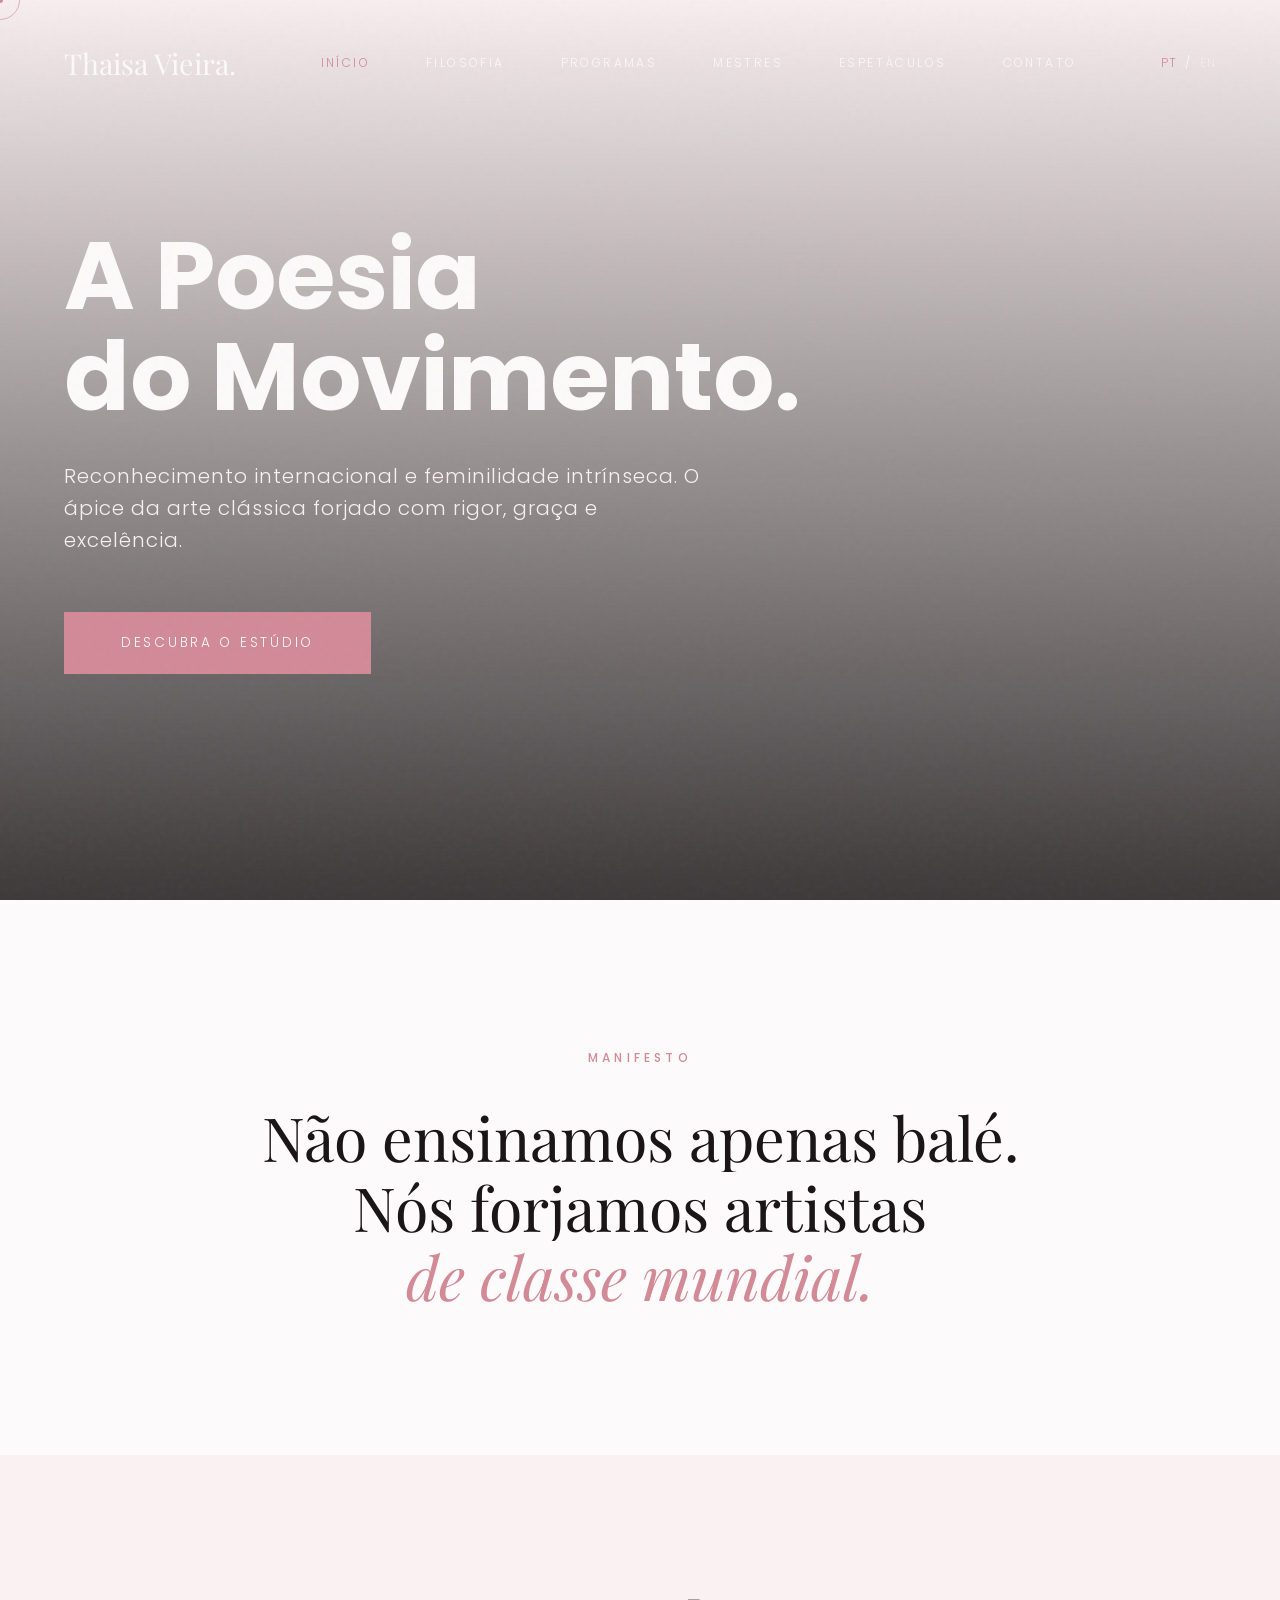
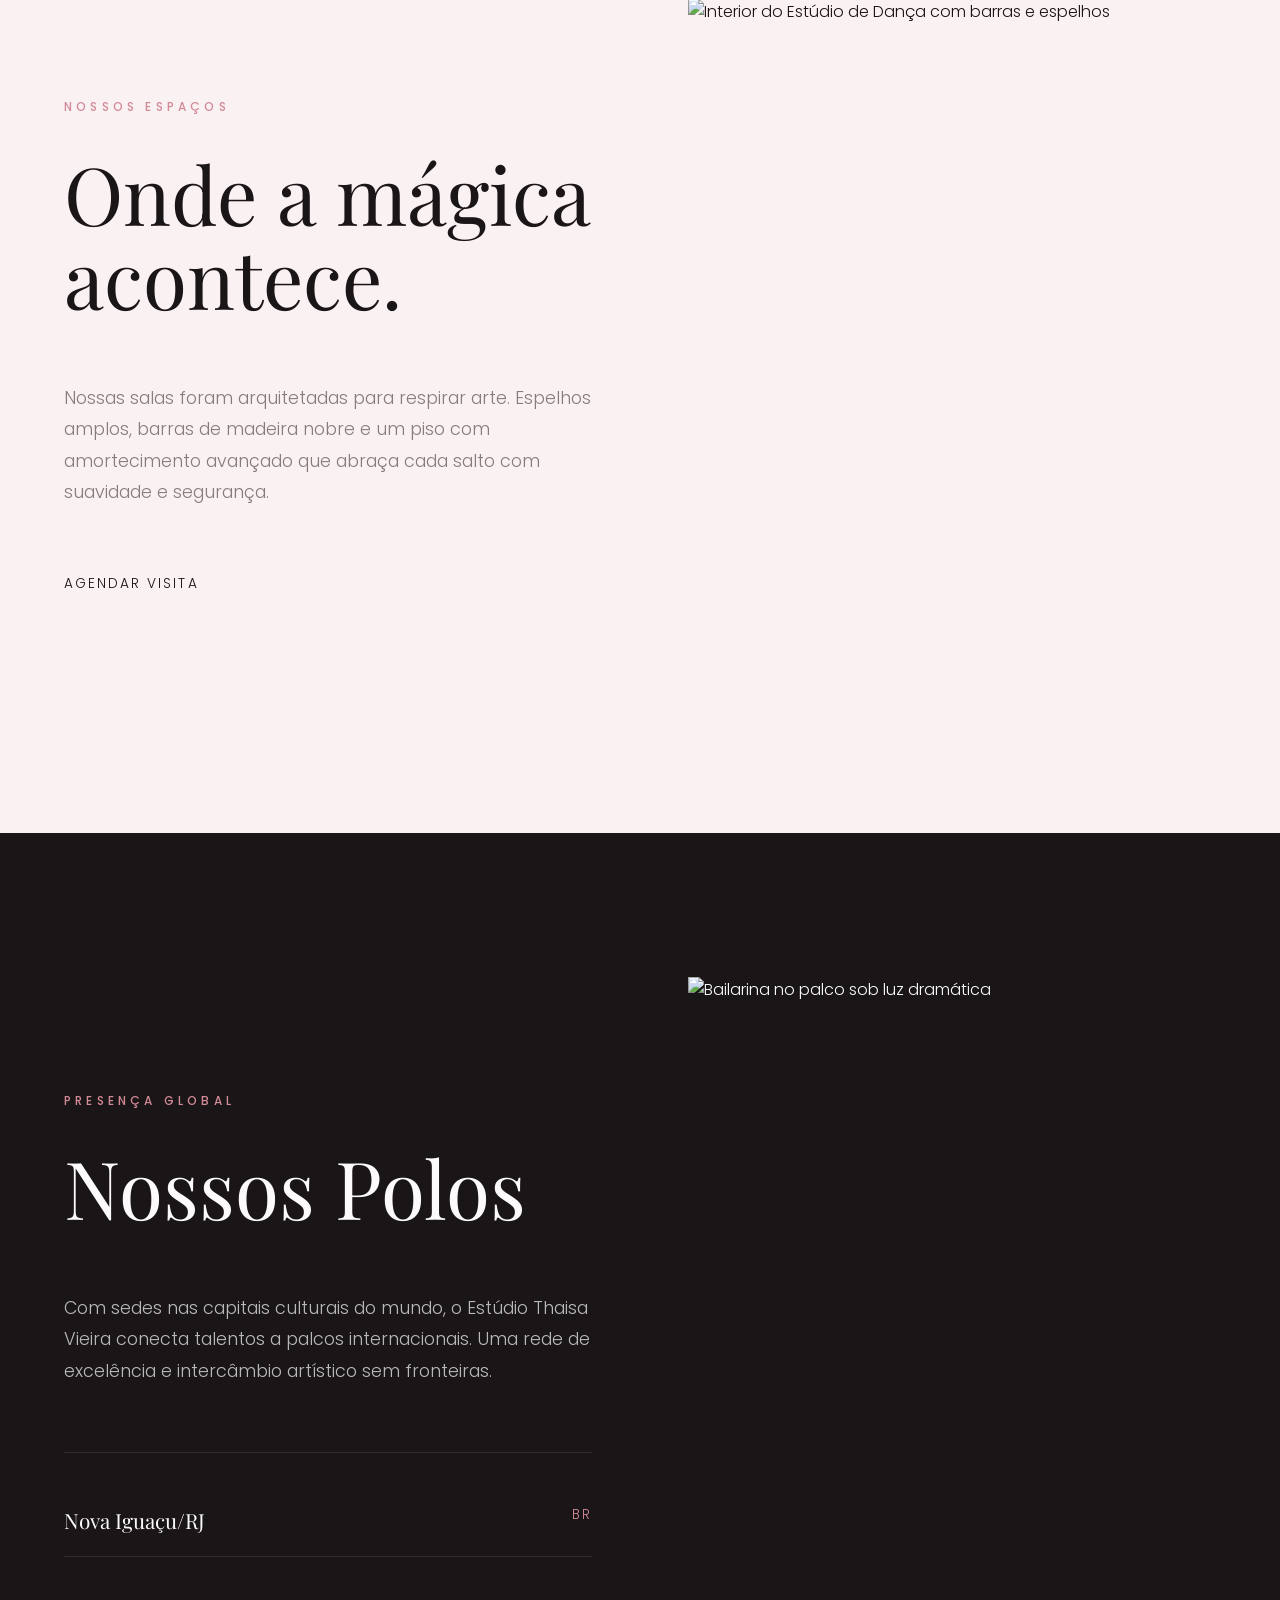
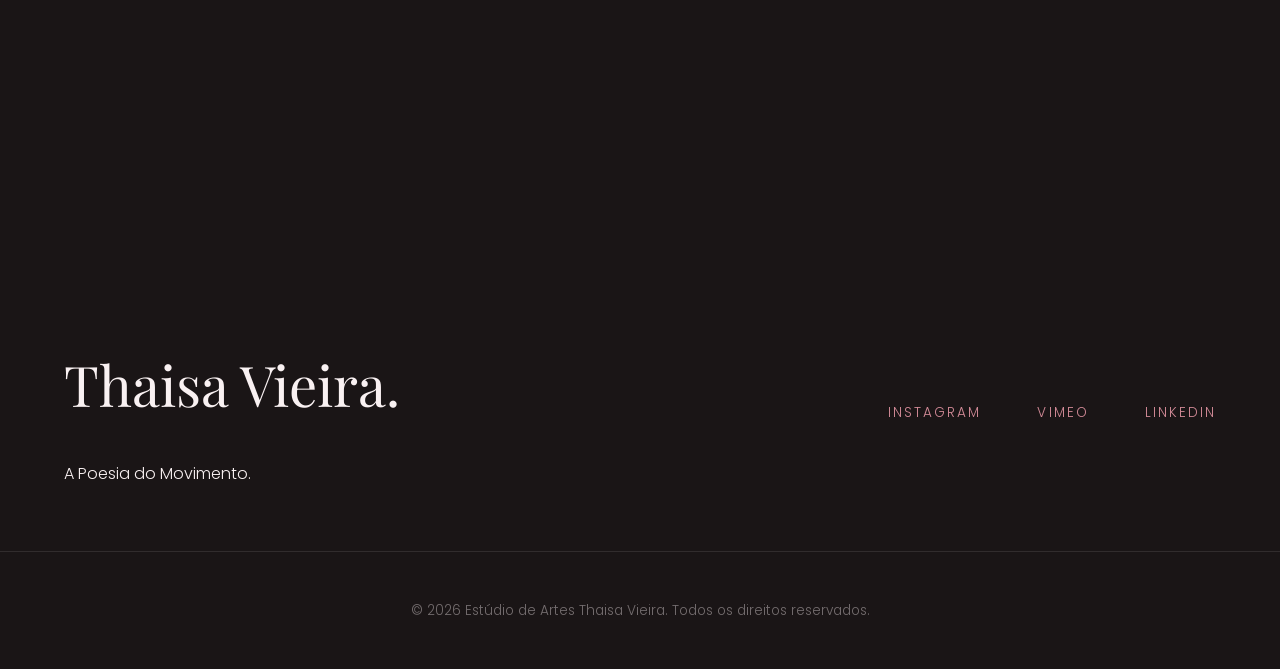
==== commit 18797e27: "ajustes" ====
--- a/index.html
+++ b/index.html
@@ -5,10 +5,7 @@
     <meta charset="UTF-8">
     <meta name="viewport" content="width=device-width, initial-scale=1.0">
     <title>Estúdio de Artes | Thaisa Vieira</title>
-
     <link rel="icon" type="image/svg+xml" href="imagens/favicon.png.svg">
-    <link rel="icon" type="image/png" href="imagens/favicon.png.svg">
-
     <link
         href="https://fonts.googleapis.com/css2?family=Playfair+Display:ital,wght@0,400;0,600;1,400&family=Poppins:wght@300;400;500&display=swap"
         rel="stylesheet">
@@ -16,13 +13,13 @@
 </head>
 
 <body class="luxury-theme">
-
+    <div class="noise-overlay"></div>
     <div class="page-transition"></div>
 
     <header id="main-header">
         <div class="header-container">
-            <a href="index.html" class="logo magnetic">Thaisa Vieira.</a>
-            <nav class="nav-desktop">
+            <a href="index.html" class="logo magnetic" aria-label="Página Inicial">Thaisa Vieira.</a>
+            <nav class="nav-desktop" aria-label="Navegação Principal">
                 <a href="index.html" class="active">Início</a>
                 <a href="sobre.html">Filosofia</a>
                 <a href="aulas.html">Programas</a>
@@ -32,9 +29,10 @@
             </nav>
             <div class="header-actions">
                 <div class="lang-selector">
-                    <a href="#" class="active">PT</a> <span>/</span> <a href="#">EN</a>
+                    <a href="#" class="active" aria-label="Português">PT</a> <span>/</span> <a href="#"
+                        aria-label="English">EN</a>
                 </div>
-                <button class="menu-toggle magnetic" aria-label="Abrir menu">
+                <button class="menu-toggle magnetic" aria-label="Abrir menu mobile">
                     <svg width="28" height="28" viewBox="0 0 24 24" fill="none" stroke="currentColor"
                         stroke-width="1.5">
                         <line x1="3" y1="12" x2="21" y2="12"></line>
@@ -44,8 +42,8 @@
                 </button>
             </div>
         </div>
-        <div class="mobile-menu-overlay">
-            <button class="menu-close magnetic">
+        <div class="mobile-menu-overlay" aria-hidden="true">
+            <button class="menu-close magnetic" aria-label="Fechar menu">
                 <svg width="32" height="32" viewBox="0 0 24 24" fill="none" stroke="currentColor" stroke-width="1.5">
                     <line x1="18" y1="6" x2="6" y2="18"></line>
                     <line x1="6" y1="6" x2="18" y2="18"></line>
@@ -65,7 +63,7 @@
     <main>
         <section id="hero">
             <div class="video-wrapper parallax-bg" data-speed="0.4">
-                <video autoplay loop muted playsinline class="hero-video">
+                <video autoplay loop muted playsinline class="hero-video" aria-hidden="true">
                     <source src="https://cdn.pixabay.com/video/2020/05/24/40061-424424754_large.mp4" type="video/mp4">
                 </video>
             </div>
@@ -75,11 +73,11 @@
                     <h1 class="hero-title reveal-text">A Poesia</h1>
                 </div>
                 <div class="reveal-wrap">
-                    <h1 class="hero-title reveal-text" style="transition-delay: 0.1s;">do Movimento.</h1>
+                    <h1 class="hero-title reveal-text" style="transition-delay: 0.15s;">do Movimento.</h1>
                 </div>
                 <p class="hero-subtitle reveal-fade" style="transition-delay: 0.8s;">Reconhecimento internacional e
                     feminilidade intrínseca. O ápice da arte clássica forjado com rigor, graça e excelência.</p>
-                <div class="reveal-fade" style="transition-delay: 1.2s;">
+                <div class="reveal-fade" style="transition-delay: 1.1s;">
                     <a href="sobre.html" class="btn-primary magnetic">Descubra o Estúdio</a>
                 </div>
             </div>
@@ -115,7 +113,7 @@
                 </div>
                 <div class="ed-img-wrap reveal-fade parallax-container">
                     <img src="https://images.unsplash.com/photo-1518837695005-2083093ee35b?auto=format&fit=crop&w=800&q=80"
-                        class="parallax-img" data-speed="0.1" alt="Interior do Estúdio">
+                        class="parallax-img" data-speed="0.1" alt="Interior do Estúdio de Dança com barras e espelhos">
                 </div>
             </div>
         </section>
@@ -135,7 +133,7 @@
                 <div class="global-image reveal-fade">
                     <div class="ed-img-wrap">
                         <img src="https://images.unsplash.com/photo-1514838637762-5883a9388df6?auto=format&fit=crop&w=800&q=80"
-                            alt="Bailarina no palco">
+                            alt="Bailarina no palco sob luz dramática">
                     </div>
                 </div>
             </div>
@@ -149,8 +147,9 @@
                 <p class="mt-2 text-muted">A Poesia do Movimento.</p>
             </div>
             <div class="footer-links">
-                <a href="#" class="link-hover">Instagram</a>
-                <a href="#" class="link-hover">Vimeo</a>
+                <a href="#" class="link-hover magnetic">Instagram</a>
+                <a href="#" class="link-hover magnetic">Vimeo</a>
+                <a href="#" class="link-hover magnetic">LinkedIn</a>
             </div>
         </div>
         <div class="footer-bottom">
--- a/style.css
+++ b/style.css
@@ -3,6 +3,7 @@
     --color-charcoal: #1A1516;
     --color-alabaster: #FCFAFA;
     --color-blush: #F9F1F2;
+    --color-white: #FFFFFF;
     --color-rose: #D28A97;
     --color-rose-dark: #B56B79;
     --color-text-muted: #887B7D;
@@ -12,6 +13,7 @@
     --font-body: 'Poppins', sans-serif;
 
     --ease-editorial: cubic-bezier(0.16, 1, 0.3, 1);
+    --ease-out-expo: cubic-bezier(0.19, 1, 0.22, 1);
 }
 
 /* === RESET & BASE === */
@@ -23,7 +25,6 @@
 
 html {
     scroll-behavior: auto;
-    /* O Lenis vai controlar o smooth scroll agora */
     overflow-x: hidden;
 }
 
@@ -35,6 +36,7 @@
     line-height: 1.6;
     overflow-x: hidden;
     -webkit-font-smoothing: antialiased;
+    -moz-osx-font-smoothing: grayscale;
     width: 100%;
 }
 
@@ -48,6 +50,19 @@
 ::selection {
     background: var(--color-rose);
     color: var(--color-alabaster);
+}
+
+/* === NOISE OVERLAY (Efeito de Filme/Editorial) === */
+.noise-overlay {
+    position: fixed;
+    top: 0;
+    left: 0;
+    width: 100vw;
+    height: 100vh;
+    pointer-events: none;
+    z-index: 99997;
+    opacity: 0.04;
+    background-image: url("data:image/svg+xml,%3Csvg viewBox='0 0 200 200' xmlns='http://www.w3.org/2000/svg'%3E%3Cfilter id='noiseFilter'%3E%3CfeTurbulence type='fractalNoise' baseFrequency='0.75' numOctaves='3' stitchTiles='stitch'/%3E%3C/filter%3E%3Crect width='100%25' height='100%25' filter='url(%23noiseFilter)'/%3E%3C/svg%3E");
 }
 
 /* === CUSTOM CURSOR === */
@@ -72,13 +87,12 @@
     transform: translate(-50%, -50%);
     border-radius: 50%;
     z-index: 999999;
-    /* Super alto para ficar em cima da transição de página */
     pointer-events: none;
 }
 
 .cursor-dot {
-    width: 8px;
-    height: 8px;
+    width: 6px;
+    height: 6px;
     background-color: var(--color-rose);
     transition: width 0.2s, height 0.2s;
 }
@@ -86,8 +100,8 @@
 .cursor-outline {
     width: 40px;
     height: 40px;
-    border: 1px solid rgba(210, 138, 151, 0.5);
-    transition: width 0.2s, height 0.2s, background-color 0.2s;
+    border: 1px solid rgba(210, 138, 151, 0.6);
+    transition: width 0.3s var(--ease-editorial), height 0.3s var(--ease-editorial), background-color 0.3s;
 }
 
 @media (pointer: coarse),
@@ -109,7 +123,7 @@
     }
 }
 
-/* === PAGE TRANSITION (AWWWARDS CORTINA DE CINEMA) === */
+/* === PAGE TRANSITION === */
 .page-transition {
     position: fixed;
     top: 0;
@@ -117,12 +131,9 @@
     width: 100%;
     height: 100vh;
     background-color: var(--color-charcoal);
-    /* Tela escura luxuosa */
     z-index: 99998;
-    /* Logo abaixo do cursor */
     transform: scaleY(1);
     transform-origin: top;
-    /* Revela o site encolhendo para cima */
     transition: transform 0.8s var(--ease-editorial);
     pointer-events: all;
 }
@@ -134,12 +145,11 @@
 
 .page-transition.is-leaving {
     transform-origin: bottom;
-    /* Sai crescendo de baixo para cima */
     transform: scaleY(1);
     pointer-events: all;
 }
 
-/* === TYPOGRAPHY (RESPONSIVA) === */
+/* === TYPOGRAPHY === */
 .display-font {
     font-family: var(--font-heading);
 }
@@ -152,23 +162,23 @@
     font-family: var(--font-body);
     font-size: 0.75rem;
     text-transform: uppercase;
-    letter-spacing: 0.3em;
+    letter-spacing: 0.35em;
     color: var(--color-rose);
     font-weight: 500;
 }
 
 .display-title {
     font-family: var(--font-heading);
-    font-size: clamp(2.5rem, 8vw, 4.5rem);
-    line-height: 1.1;
+    font-size: clamp(2.5rem, 8vw, 5rem);
+    line-height: 1.05;
     color: var(--color-charcoal);
     font-weight: 400;
 }
 
 .section-title {
     font-family: var(--font-heading);
-    font-size: clamp(2rem, 6vw, 3.5rem);
-    line-height: 1.2;
+    font-size: clamp(2rem, 6vw, 3.8rem);
+    line-height: 1.15;
     font-weight: 400;
 }
 
@@ -180,10 +190,10 @@
 
 .signature-font {
     font-family: var(--font-heading);
-    font-size: clamp(2.5rem, 5vw, 4rem);
+    font-size: clamp(2.5rem, 5vw, 4.5rem);
     font-style: italic;
     color: var(--color-rose);
-    opacity: 0.8;
+    opacity: 0.9;
     line-height: 1;
 }
 
@@ -196,11 +206,11 @@
 }
 
 .section-padding {
-    padding: 8rem 0;
+    padding: 9rem 0;
 }
 
 .internal-main {
-    padding-top: 180px;
+    padding-top: 200px;
 }
 
 .bg-alabaster {
@@ -247,13 +257,13 @@
 /* === BUTTONS & LINKS === */
 .btn-primary {
     display: inline-block;
-    padding: 1.2rem 3rem;
+    padding: 1.2rem 3.5rem;
     background-color: var(--color-rose);
     color: var(--color-alabaster);
     font-family: var(--font-body);
     font-size: 0.85rem;
     text-transform: uppercase;
-    letter-spacing: 0.15em;
+    letter-spacing: 0.2em;
     border: 1px solid var(--color-rose);
     transition: all 0.4s var(--ease-editorial);
     text-decoration: none;
@@ -263,6 +273,7 @@
 .btn-primary:hover {
     background-color: var(--color-charcoal);
     border-color: var(--color-charcoal);
+    color: var(--color-white);
 }
 
 .link-hover {
@@ -270,7 +281,7 @@
     font-family: var(--font-body);
     font-size: 0.85rem;
     text-transform: uppercase;
-    letter-spacing: 0.1em;
+    letter-spacing: 0.15em;
     color: inherit;
     text-decoration: none;
 }
@@ -278,12 +289,12 @@
 .link-hover::after {
     content: '';
     position: absolute;
-    bottom: -4px;
+    bottom: -6px;
     left: 0;
     width: 0;
     height: 1px;
     background-color: var(--color-rose);
-    transition: width 0.4s var(--ease-editorial);
+    transition: width 0.5s var(--ease-editorial);
 }
 
 .link-hover:hover::after {
@@ -297,16 +308,15 @@
     left: 0;
     width: 100%;
     z-index: 9990;
-    padding: 2rem 0;
-    transition: padding 0.5s var(--ease-editorial), background 0.5s, backdrop-filter 0.5s, box-shadow 0.5s;
+    padding: 2.5rem 0;
+    transition: padding 0.6s var(--ease-editorial), background 0.6s, backdrop-filter 0.6s;
 }
 
 #main-header.scrolled {
-    padding: 1rem 0;
+    padding: 1.2rem 0;
     background: rgba(252, 250, 250, 0.95);
-    backdrop-filter: blur(15px);
+    backdrop-filter: blur(20px);
     border-bottom: 1px solid var(--color-border);
-    box-shadow: 0 4px 30px rgba(0, 0, 0, 0.05);
 }
 
 #main-header.scrolled .logo,
@@ -335,7 +345,7 @@
 
 .nav-desktop {
     display: flex;
-    gap: 3rem;
+    gap: 3.5rem;
 }
 
 .nav-desktop a {
@@ -344,7 +354,7 @@
     letter-spacing: 0.2em;
     color: rgba(255, 255, 255, 0.8);
     text-decoration: none;
-    transition: color 0.3s;
+    transition: color 0.4s;
     position: relative;
 }
 
@@ -371,7 +381,7 @@
     color: inherit;
     opacity: 0.5;
     text-decoration: none;
-    transition: opacity 0.3s;
+    transition: opacity 0.3s, color 0.3s;
 }
 
 .lang-selector a.active,
@@ -392,10 +402,9 @@
     outline: none;
 }
 
-/* Header de páginas internas */
 body.internal-page #main-header {
-    background: rgba(252, 250, 250, 0.9);
-    backdrop-filter: blur(10px);
+    background: rgba(252, 250, 250, 0.95);
+    backdrop-filter: blur(15px);
     border-bottom: 1px solid var(--color-border);
 }
 
@@ -412,10 +421,10 @@
     color: var(--color-rose);
 }
 
-/* === PAGE HEADERS & HERO === */
+/* === HERO & VIDEO === */
 #hero {
     height: 100vh;
-    min-height: 600px;
+    min-height: 700px;
     position: relative;
     display: flex;
     flex-direction: column;
@@ -424,20 +433,7 @@
     overflow: hidden;
 }
 
-.page-header {
-    height: 60vh;
-    min-height: 400px;
-    position: relative;
-    display: flex;
-    flex-direction: column;
-    justify-content: center;
-    align-items: center;
-    text-align: center;
-    overflow: hidden;
-}
-
-.video-wrapper,
-.img-wrapper-bg {
+.video-wrapper {
     position: absolute;
     top: 0;
     left: 0;
@@ -447,8 +443,7 @@
     overflow: hidden;
 }
 
-.hero-video,
-.img-wrapper-bg img {
+.hero-video {
     position: absolute;
     top: 0;
     left: 0;
@@ -464,7 +459,7 @@
     left: 0;
     width: 100%;
     height: 100%;
-    background: linear-gradient(to top, rgba(26, 21, 22, 0.8), rgba(210, 138, 151, 0.2));
+    background: linear-gradient(to top, rgba(26, 21, 22, 0.85), rgba(210, 138, 151, 0.1));
     z-index: 1;
 }
 
@@ -475,19 +470,19 @@
 }
 
 .hero-title {
-    font-size: clamp(3rem, 10vw, 7vw);
+    font-size: clamp(3rem, 10vw, 7.5vw);
     color: var(--color-alabaster);
-    line-height: 1;
+    line-height: 1.05;
     margin-bottom: 0;
 }
 
 .hero-subtitle {
-    font-size: clamp(1rem, 3vw, 1.2rem);
+    font-size: clamp(1rem, 3vw, 1.25rem);
     color: var(--color-blush);
-    margin: 2rem 0 3rem;
+    margin: 2rem 0 3.5rem;
     font-weight: 300;
     letter-spacing: 0.05em;
-    max-width: 600px;
+    max-width: 650px;
 }
 
 /* === ANIMATIONS === */
@@ -498,7 +493,7 @@
 }
 
 .reveal-text {
-    transform: translateY(110%);
+    transform: translateY(115%);
     transition: transform 1.2s var(--ease-editorial);
 }
 
@@ -508,8 +503,8 @@
 
 .reveal-fade {
     opacity: 0;
-    transform: translateY(30px);
-    transition: opacity 1s var(--ease-editorial), transform 1s var(--ease-editorial);
+    transform: translateY(40px);
+    transition: opacity 1.2s var(--ease-editorial), transform 1.2s var(--ease-editorial);
 }
 
 .is-revealed.reveal-fade,
@@ -526,33 +521,32 @@
 .parallax-img,
 .parallax-bg {
     position: absolute;
-    top: -10%;
-    left: 0;
-    width: 100%;
-    height: 120%;
+    top: -15%;
+    left: 0;
+    width: 100%;
+    height: 130%;
     object-fit: cover;
-    object-position: center;
     transform-origin: top;
 }
 
-/* === GRIDS & CARDS === */
+/* === IMAGES & CARDS === */
 .grid-50-50 {
     display: grid;
     grid-template-columns: 1fr 1fr;
-    gap: 5rem;
+    gap: 6rem;
     align-items: center;
 }
 
 .grid-3-cols {
     display: grid;
     grid-template-columns: repeat(3, 1fr);
-    gap: 3rem;
+    gap: 4rem;
 }
 
 .ed-img-wrap {
     width: 100%;
-    height: 600px;
-    margin-bottom: 2rem;
+    height: 650px;
+    margin-bottom: 2.5rem;
     position: relative;
     overflow: hidden;
 }
@@ -564,9 +558,9 @@
     left: 0;
     width: 100%;
     height: 100%;
-    background: rgba(210, 138, 151, 0.1);
+    background: rgba(210, 138, 151, 0.15);
     opacity: 0;
-    transition: opacity 0.5s;
+    transition: opacity 0.6s var(--ease-editorial);
     z-index: 2;
     pointer-events: none;
 }
@@ -582,19 +576,18 @@
     width: 100%;
     height: 100%;
     object-fit: cover;
-    object-position: center;
-    filter: grayscale(30%);
-    transition: filter 0.8s var(--ease-editorial), transform 2s var(--ease-editorial);
+    filter: grayscale(20%);
+    transition: filter 1s var(--ease-editorial), transform 2.5s var(--ease-out-expo);
     z-index: 1;
 }
 
 .ed-img-wrap:hover img {
     filter: grayscale(0%);
-    transform: scale(1.05);
+    transform: scale(1.08);
 }
 
 .card {
-    background: var(--color-alabaster);
+    background: transparent;
     padding-bottom: 2rem;
     height: 100%;
     display: flex;
@@ -602,12 +595,12 @@
 }
 
 .card .ed-img-wrap {
-    height: 400px;
+    height: 450px;
 }
 
 .card h3 {
     font-family: var(--font-heading);
-    font-size: 2rem;
+    font-size: 2.2rem;
     margin-bottom: 1rem;
     color: var(--color-charcoal);
 }
@@ -620,26 +613,27 @@
 }
 
 .prof-card .ed-img-wrap {
-    height: 500px;
+    height: 550px;
     border-radius: 200px 200px 0 0;
 }
 
 .prof-info h4 {
-    font-size: 1.8rem;
+    font-size: 2rem;
     font-family: var(--font-heading);
     margin-bottom: 0.5rem;
 }
 
 .prof-info span {
     color: var(--color-rose);
-    font-size: 0.9rem;
+    font-size: 0.85rem;
     text-transform: uppercase;
-    letter-spacing: 0.1em;
-}
-
-/* === COMPONENTS & FORMS === */
+    letter-spacing: 0.15em;
+    font-weight: 500;
+}
+
+/* === COMPONENTS === */
 .statement-text {
-    max-width: 900px;
+    max-width: 950px;
     margin: 0 auto;
 }
 
@@ -652,10 +646,10 @@
 .locations-list li {
     display: flex;
     justify-content: space-between;
-    padding: 1rem 0;
+    padding: 1.2rem 0;
     border-bottom: 1px solid rgba(255, 255, 255, 0.1);
     font-family: var(--font-body);
-    letter-spacing: 0.1em;
+    letter-spacing: 0.15em;
     text-transform: uppercase;
     font-size: 0.85rem;
     color: var(--color-rose);
@@ -663,7 +657,7 @@
 
 .locations-list li span {
     color: var(--color-alabaster);
-    font-size: 1.2rem;
+    font-size: 1.3rem;
     text-transform: none;
     letter-spacing: 0;
     font-family: var(--font-heading);
@@ -675,28 +669,29 @@
 
 .faq-item {
     border-bottom: 1px solid var(--color-border);
-    padding: 1.5rem 0;
+    padding: 2rem 0;
 }
 
 .faq-item h4 {
     font-family: var(--font-heading);
-    font-size: 1.5rem;
-    color: var(--color-rose);
-    margin-bottom: 0.5rem;
-}
-
+    font-size: 1.6rem;
+    color: var(--color-rose);
+    margin-bottom: 1rem;
+}
+
+/* === FORMS === */
 .input-group input,
 .input-group textarea,
 .input-group select {
     width: 100%;
-    padding: 1rem 0;
+    padding: 1.2rem 0;
     background: transparent;
     border: none;
     border-bottom: 1px solid var(--color-border);
     font-family: var(--font-body);
-    font-size: 1rem;
+    font-size: 1.05rem;
     color: var(--color-charcoal);
-    transition: border-color 0.3s ease;
+    transition: border-color 0.4s ease;
     outline: none;
     border-radius: 0;
     -webkit-appearance: none;
@@ -710,7 +705,7 @@
 
 /* === FOOTER === */
 #main-footer {
-    padding: 6rem 0 3rem;
+    padding: 8rem 0 3rem;
     background-color: var(--color-charcoal);
     color: var(--color-blush);
 }
@@ -726,13 +721,13 @@
 }
 
 .footer-brand .logo {
-    font-size: clamp(2rem, 5vw, 3rem);
+    font-size: clamp(2.5rem, 5vw, 3.5rem);
     color: var(--color-blush);
 }
 
 .footer-links {
     display: flex;
-    gap: 3rem;
+    gap: 3.5rem;
     flex-wrap: wrap;
 }
 
@@ -743,11 +738,11 @@
 
 .footer-bottom {
     text-align: center;
-    font-size: 0.8rem;
-    color: rgba(249, 241, 242, 0.5);
-}
-
-/* === MOBILE MENU OVERLAY === */
+    font-size: 0.85rem;
+    color: rgba(249, 241, 242, 0.4);
+}
+
+/* === MOBILE MENU === */
 .mobile-menu-overlay {
     position: fixed;
     top: 0;
@@ -761,7 +756,7 @@
     align-items: center;
     opacity: 0;
     pointer-events: none;
-    transition: opacity 0.4s var(--ease-editorial);
+    transition: opacity 0.5s var(--ease-editorial);
 }
 
 .mobile-menu-overlay.active {
@@ -771,8 +766,8 @@
 
 .menu-close {
     position: absolute;
-    top: 1.5rem;
-    right: 1.5rem;
+    top: 2rem;
+    right: 2rem;
     background: none;
     border: none;
     color: var(--color-charcoal);
@@ -789,7 +784,7 @@
 .nav-mobile {
     display: flex;
     flex-direction: column;
-    gap: 2rem;
+    gap: 2.5rem;
     text-align: center;
     width: 100%;
     padding: 0 2rem;
@@ -797,12 +792,13 @@
 
 .mobile-link {
     font-family: var(--font-heading);
-    font-size: clamp(2rem, 8vw, 3.5rem);
+    font-size: clamp(2.5rem, 8vw, 4rem);
     color: var(--color-charcoal);
-    transform: translateY(30px);
+    transform: translateY(40px);
     opacity: 0;
-    transition: all 0.5s var(--ease-editorial);
+    transition: all 0.6s var(--ease-editorial);
     text-decoration: none;
+    line-height: 1;
 }
 
 .mobile-link:hover {
@@ -828,12 +824,11 @@
 
     .container,
     .header-container {
-        padding: 0 2rem;
-    }
-
-    #hero,
-    .page-header {
-        padding: 0 2rem;
+        padding: 0 2.5rem;
+    }
+
+    #hero {
+        padding: 0 2.5rem;
     }
 
     .section-padding {
@@ -854,23 +849,23 @@
     .card .ed-img-wrap,
     .prof-card .ed-img-wrap {
         height: 50vh;
-        min-height: 350px;
+        min-height: 380px;
     }
 
     .internal-main {
-        padding-top: 120px;
+        padding-top: 150px;
     }
 
     .footer-content {
         flex-direction: column;
-        gap: 2.5rem;
+        gap: 3rem;
         text-align: center;
         justify-content: center;
     }
 
     .footer-links {
         justify-content: center;
-        gap: 1.5rem;
+        gap: 2rem;
     }
 }
 
@@ -878,8 +873,7 @@
 
     .container,
     .header-container,
-    #hero,
-    .page-header {
+    #hero {
         padding: 0 1.5rem;
     }
 
@@ -891,7 +885,7 @@
     .card .ed-img-wrap,
     .prof-card .ed-img-wrap {
         height: 55vh;
-        min-height: 320px;
+        min-height: 350px;
     }
 
     .btn-primary {
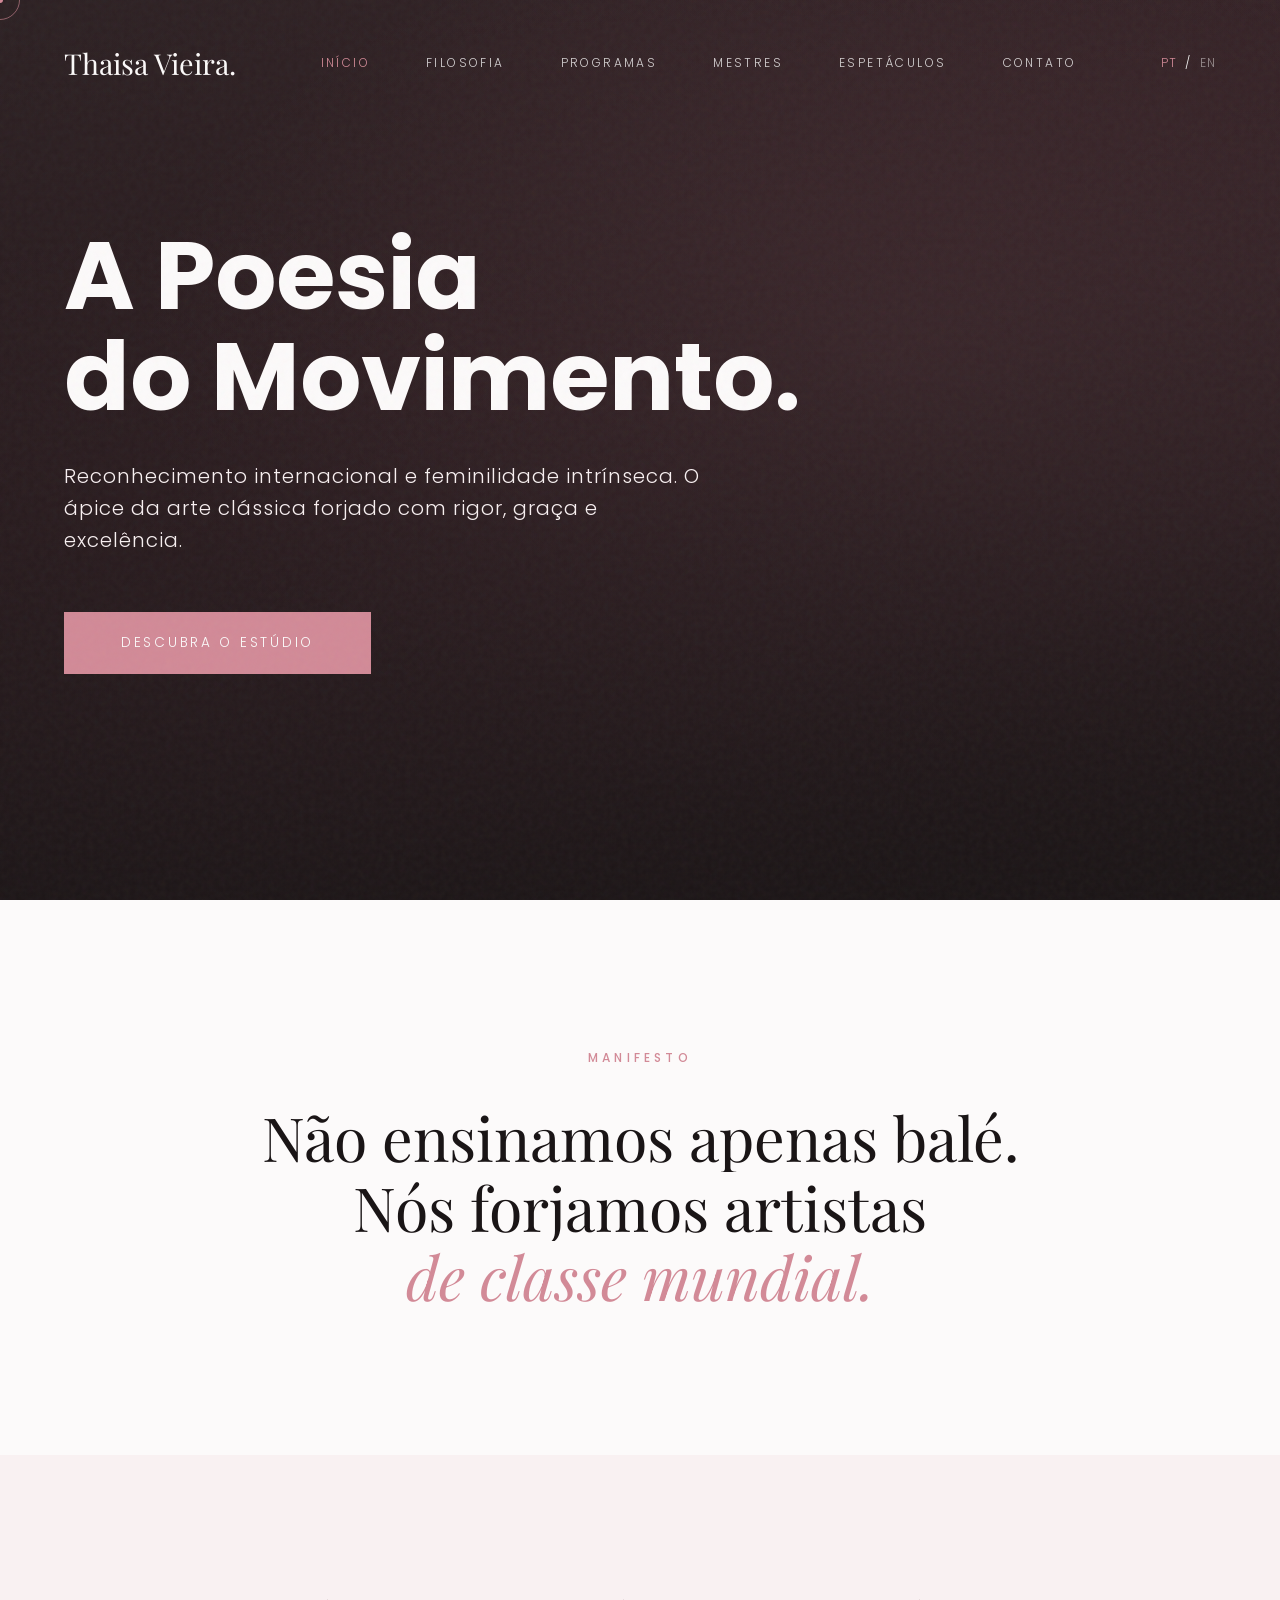
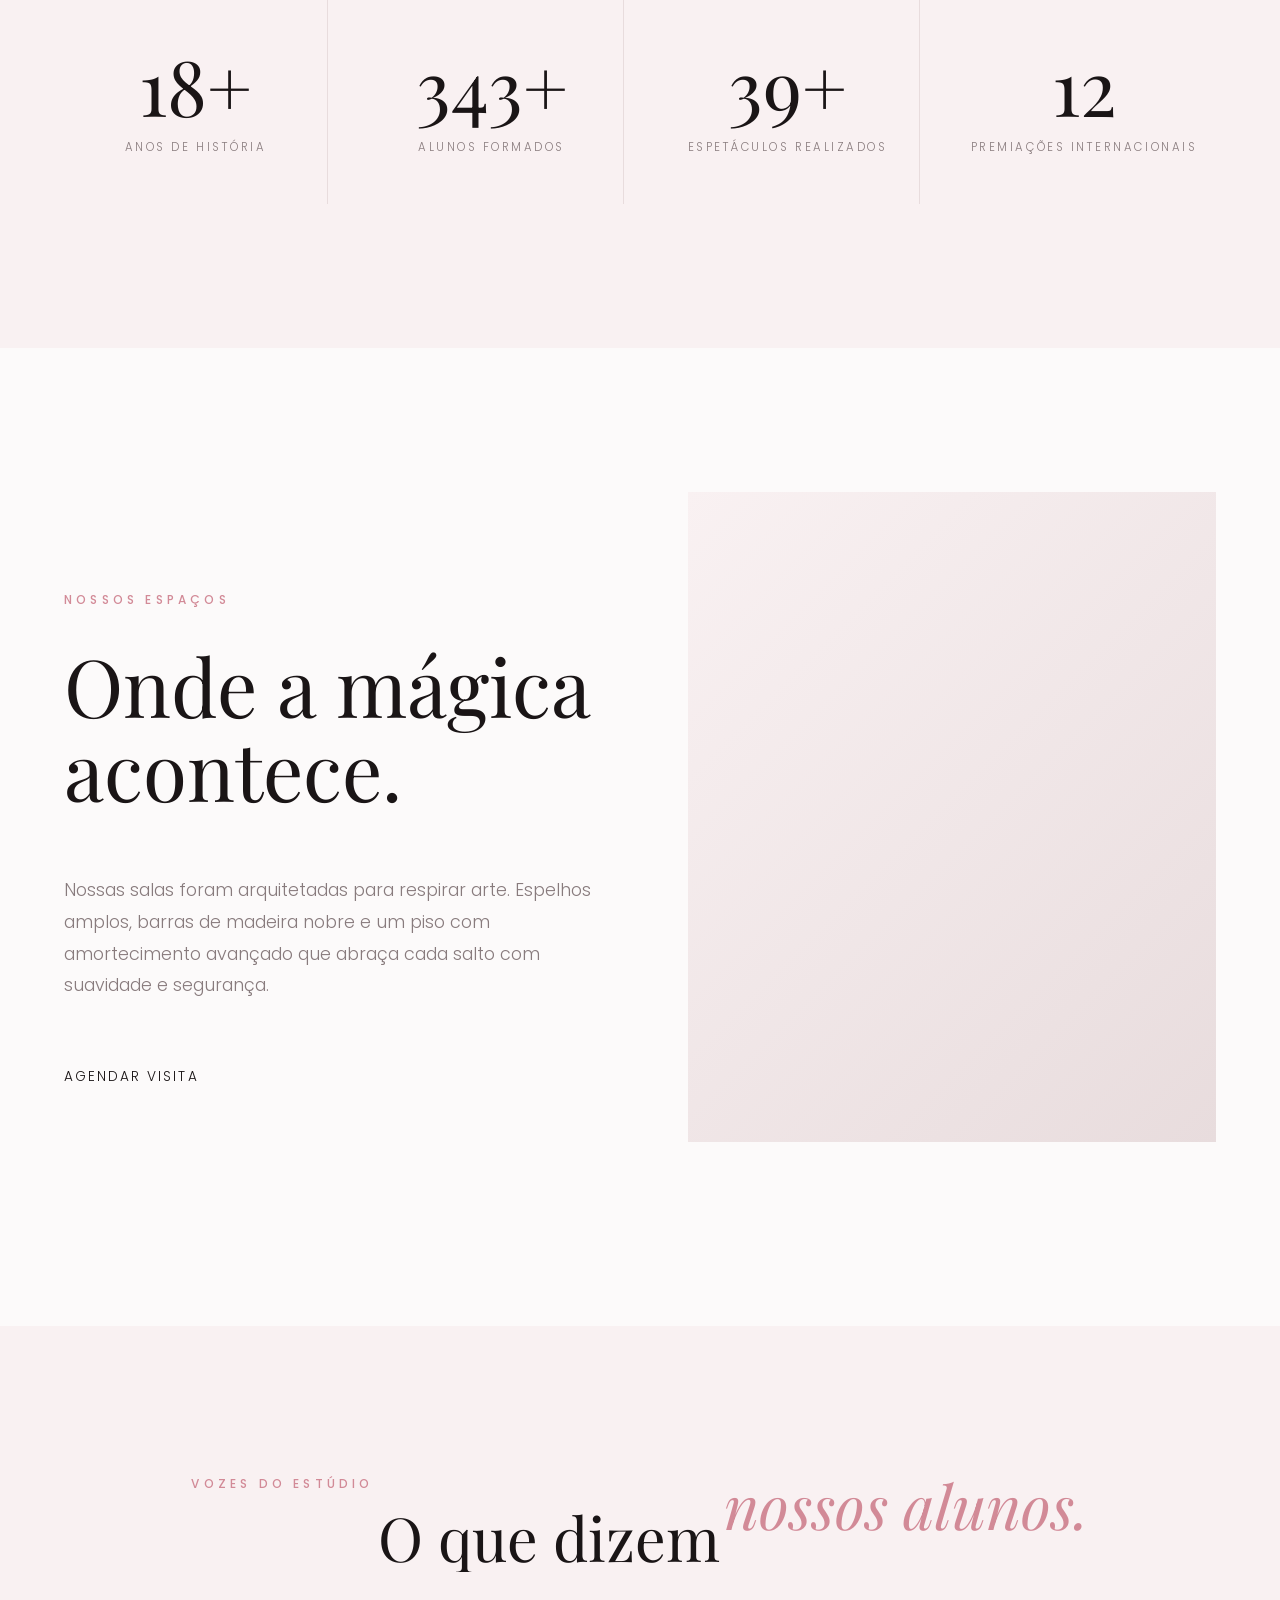
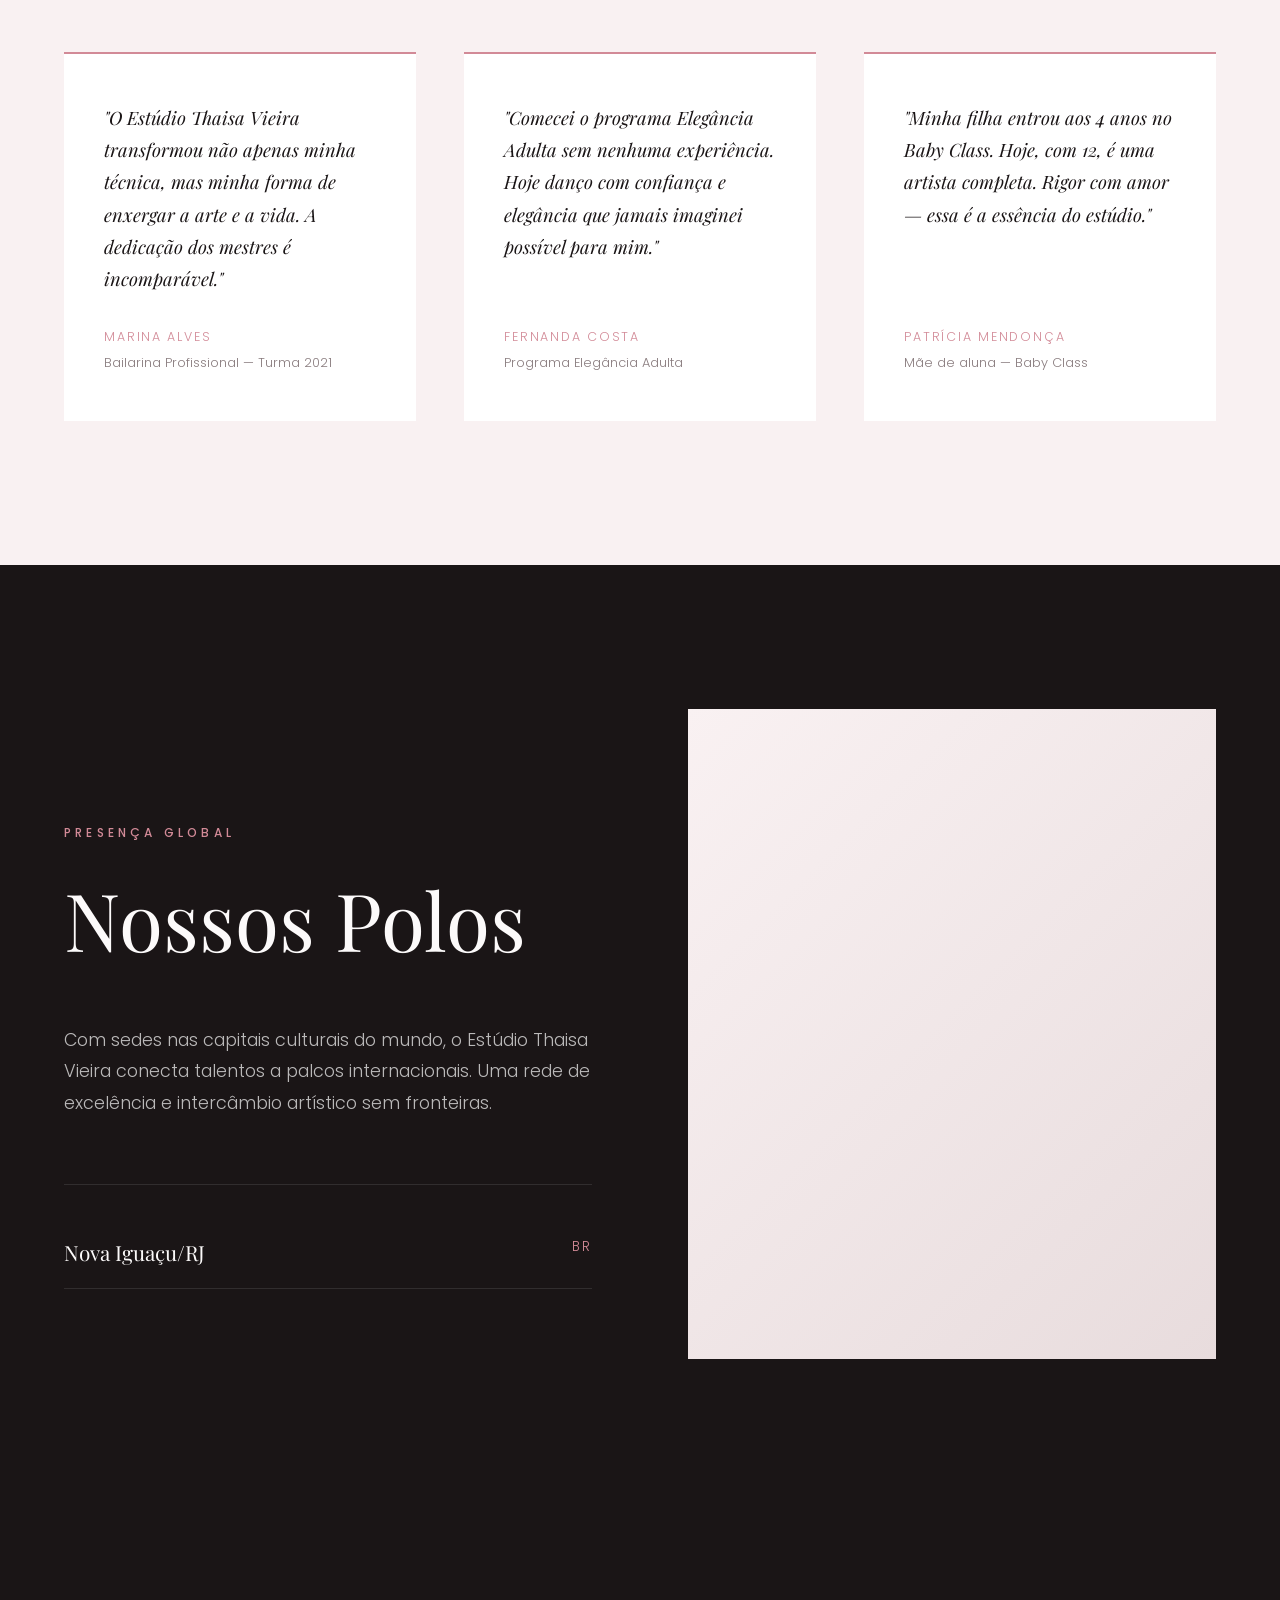
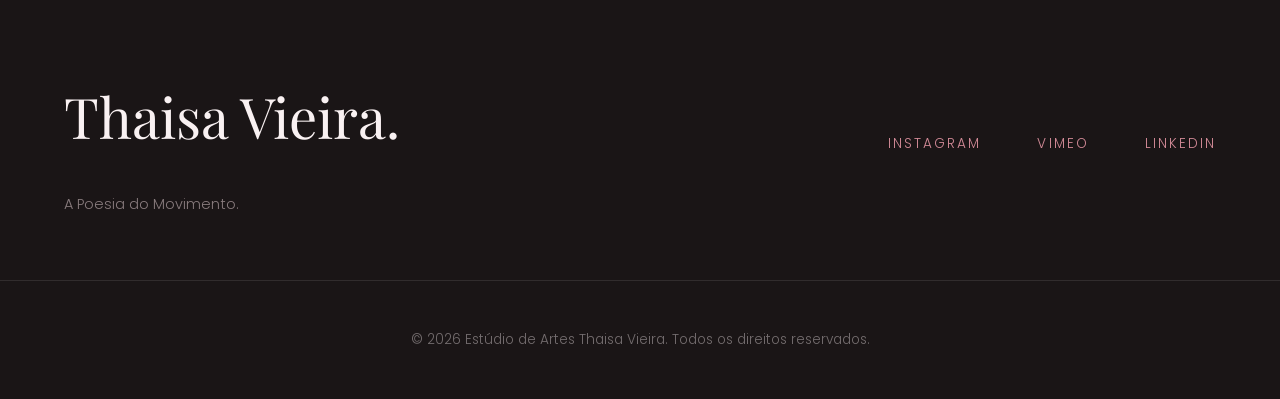
==== commit 94fc73c0: "feat: add 404 error page with custom styles and animations; enhance accessibility features in CSS" ====
--- a/index.html
+++ b/index.html
@@ -5,7 +5,21 @@
     <meta charset="UTF-8">
     <meta name="viewport" content="width=device-width, initial-scale=1.0">
     <title>Estúdio de Artes | Thaisa Vieira</title>
+    <meta name="description"
+        content="Estúdio de Ballet e Dança Thaisa Vieira — formação profissional com padrão internacional em Nova Iguaçu/RJ. Baby Class, Formação Profissional e Elegância Adulta.">
+    <meta name="theme-color" content="#D28A97">
+    <meta property="og:type" content="website">
+    <meta property="og:title" content="Estúdio de Artes | Thaisa Vieira">
+    <meta property="og:description"
+        content="A poesia do movimento. Formação profissional em ballet clássico com padrão internacional.">
+    <meta property="og:locale" content="pt_BR">
+    <meta property="og:image" content="https://images.unsplash.com/photo-1518837695005-2083093ee35b?auto=format&fit=crop&w=1200&q=80">
+    <meta property="og:image:width" content="1200">
+    <meta property="og:image:height" content="630">
+    <meta property="og:image:alt" content="Interior do Estúdio de Dança Thaisa Vieira">
     <link rel="icon" type="image/svg+xml" href="imagens/favicon.png.svg">
+    <link rel="preconnect" href="https://fonts.googleapis.com">
+    <link rel="preconnect" href="https://fonts.gstatic.com" crossorigin>
     <link
         href="https://fonts.googleapis.com/css2?family=Playfair+Display:ital,wght@0,400;0,600;1,400&family=Poppins:wght@300;400;500&display=swap"
         rel="stylesheet">
@@ -13,14 +27,15 @@
 </head>
 
 <body class="luxury-theme">
-    <div class="noise-overlay"></div>
-    <div class="page-transition"></div>
+    <a class="skip-to-content" href="#main-content">Ir ao conteúdo principal</a>
+    <div class="noise-overlay" aria-hidden="true"></div>
+    <div class="page-transition" aria-hidden="true"></div>
 
     <header id="main-header">
         <div class="header-container">
-            <a href="index.html" class="logo magnetic" aria-label="Página Inicial">Thaisa Vieira.</a>
-            <nav class="nav-desktop" aria-label="Navegação Principal">
-                <a href="index.html" class="active">Início</a>
+            <a href="index.html" class="logo magnetic" aria-label="Thaisa Vieira — Página Inicial">Thaisa Vieira.</a>
+            <nav class="nav-desktop" aria-label="Navegação principal">
+                <a href="index.html" class="active" aria-current="page">Início</a>
                 <a href="sobre.html">Filosofia</a>
                 <a href="aulas.html">Programas</a>
                 <a href="professores.html">Mestres</a>
@@ -28,13 +43,15 @@
                 <a href="contato.html">Contato</a>
             </nav>
             <div class="header-actions">
-                <div class="lang-selector">
-                    <a href="#" class="active" aria-label="Português">PT</a> <span>/</span> <a href="#"
-                        aria-label="English">EN</a>
-                </div>
-                <button class="menu-toggle magnetic" aria-label="Abrir menu mobile">
+                <div class="lang-selector" aria-label="Seleção de idioma">
+                    <a href="#" class="active" aria-label="Português" hreflang="pt-BR">PT</a>
+                    <span aria-hidden="true">/</span>
+                    <a href="#" aria-label="English" hreflang="en">EN</a>
+                </div>
+                <button class="menu-toggle magnetic" aria-label="Abrir menu de navegação" aria-expanded="false"
+                    aria-controls="mobile-menu">
                     <svg width="28" height="28" viewBox="0 0 24 24" fill="none" stroke="currentColor"
-                        stroke-width="1.5">
+                        stroke-width="1.5" aria-hidden="true" focusable="false">
                         <line x1="3" y1="12" x2="21" y2="12"></line>
                         <line x1="3" y1="6" x2="21" y2="6"></line>
                         <line x1="3" y1="18" x2="21" y2="18"></line>
@@ -42,15 +59,16 @@
                 </button>
             </div>
         </div>
-        <div class="mobile-menu-overlay" aria-hidden="true">
+        <div class="mobile-menu-overlay" id="mobile-menu" role="dialog" aria-modal="true" aria-label="Menu de navegação" aria-hidden="true">
             <button class="menu-close magnetic" aria-label="Fechar menu">
-                <svg width="32" height="32" viewBox="0 0 24 24" fill="none" stroke="currentColor" stroke-width="1.5">
+                <svg width="32" height="32" viewBox="0 0 24 24" fill="none" stroke="currentColor" stroke-width="1.5"
+                    aria-hidden="true" focusable="false">
                     <line x1="18" y1="6" x2="6" y2="18"></line>
                     <line x1="6" y1="6" x2="18" y2="18"></line>
                 </svg>
             </button>
-            <nav class="nav-mobile">
-                <a href="index.html" class="mobile-link">Início</a>
+            <nav class="nav-mobile" aria-label="Navegação mobile">
+                <a href="index.html" class="mobile-link" aria-current="page">Início</a>
                 <a href="sobre.html" class="mobile-link">Filosofia</a>
                 <a href="aulas.html" class="mobile-link">Programas</a>
                 <a href="professores.html" class="mobile-link">Mestres</a>
@@ -60,14 +78,10 @@
         </div>
     </header>
 
-    <main>
-        <section id="hero">
-            <div class="video-wrapper parallax-bg" data-speed="0.4">
-                <video autoplay loop muted playsinline class="hero-video" aria-hidden="true">
-                    <source src="https://cdn.pixabay.com/video/2020/05/24/40061-424424754_large.mp4" type="video/mp4">
-                </video>
-            </div>
-            <div class="hero-overlay"></div>
+    <main id="main-content">
+        <section id="hero" aria-label="Apresentação do estúdio">
+            <div class="hero-bg" aria-hidden="true"></div>
+            <div class="hero-overlay" aria-hidden="true"></div>
             <div class="hero-content">
                 <div class="reveal-wrap">
                     <h1 class="hero-title reveal-text">A Poesia</h1>
@@ -83,7 +97,7 @@
             </div>
         </section>
 
-        <section class="section-padding bg-alabaster">
+        <section class="section-padding bg-alabaster" aria-label="Manifesto">
             <div class="container text-center statement-text">
                 <span class="eyebrow reveal-fade">Manifesto</span>
                 <div class="mt-2">
@@ -91,7 +105,8 @@
                         <h2 class="section-title reveal-text">Não ensinamos apenas balé.</h2>
                     </div>
                     <div class="reveal-wrap">
-                        <h2 class="section-title reveal-text" style="transition-delay: 0.1s;">Nós forjamos artistas</h2>
+                        <h2 class="section-title reveal-text" style="transition-delay: 0.1s;">Nós forjamos artistas
+                        </h2>
                     </div>
                     <div class="reveal-wrap">
                         <h2 class="section-title italic reveal-text"
@@ -101,7 +116,30 @@
             </div>
         </section>
 
-        <section class="section-padding bg-blush">
+        <section class="section-padding bg-blush" aria-label="Nossos números">
+            <div class="container">
+                <div class="stats-grid">
+                    <div class="stat-item reveal-fade">
+                        <div class="stat-number" data-target="18" data-suffix="+">18+</div>
+                        <p class="stat-label">Anos de história</p>
+                    </div>
+                    <div class="stat-item reveal-fade" style="transition-delay: 0.1s;">
+                        <div class="stat-number" data-target="350" data-suffix="+">350+</div>
+                        <p class="stat-label">Alunos formados</p>
+                    </div>
+                    <div class="stat-item reveal-fade" style="transition-delay: 0.2s;">
+                        <div class="stat-number" data-target="40" data-suffix="+">40+</div>
+                        <p class="stat-label">Espetáculos realizados</p>
+                    </div>
+                    <div class="stat-item reveal-fade" style="transition-delay: 0.3s;">
+                        <div class="stat-number" data-target="12">12</div>
+                        <p class="stat-label">Premiações internacionais</p>
+                    </div>
+                </div>
+            </div>
+        </section>
+
+        <section class="section-padding bg-alabaster" aria-label="Nossos espaços">
             <div class="container grid-50-50">
                 <div class="reveal-fade">
                     <span class="eyebrow">Nossos Espaços</span>
@@ -113,27 +151,71 @@
                 </div>
                 <div class="ed-img-wrap reveal-fade parallax-container">
                     <img src="https://images.unsplash.com/photo-1518837695005-2083093ee35b?auto=format&fit=crop&w=800&q=80"
-                        class="parallax-img" data-speed="0.1" alt="Interior do Estúdio de Dança com barras e espelhos">
-                </div>
-            </div>
-        </section>
-
-        <section class="section-padding bg-charcoal text-light">
+                        class="parallax-img" data-speed="0.1" loading="lazy"
+                        alt="Interior do Estúdio de Dança com barras de ballet e amplos espelhos">
+                </div>
+            </div>
+        </section>
+
+        <section class="section-padding bg-blush" aria-label="Depoimentos de alunos">
+            <div class="container">
+                <div class="text-center reveal-fade">
+                    <span class="eyebrow">Vozes do Estúdio</span>
+                    <div class="reveal-wrap mt-2">
+                        <h2 class="section-title reveal-text">O que dizem</h2>
+                    </div>
+                    <div class="reveal-wrap">
+                        <h2 class="section-title italic reveal-text" style="color: var(--color-rose); transition-delay: 0.1s;">nossos alunos.</h2>
+                    </div>
+                </div>
+                <div class="testimonials-grid">
+                    <article class="testimonial-card reveal-fade">
+                        <blockquote>
+                            <p class="testimonial-quote">"O Estúdio Thaisa Vieira transformou não apenas minha técnica, mas minha forma de enxergar a arte e a vida. A dedicação dos mestres é incomparável."</p>
+                            <footer>
+                                <cite class="testimonial-author">Marina Alves</cite>
+                                <p class="testimonial-role">Bailarina Profissional — Turma 2021</p>
+                            </footer>
+                        </blockquote>
+                    </article>
+                    <article class="testimonial-card reveal-fade" style="transition-delay: 0.15s;">
+                        <blockquote>
+                            <p class="testimonial-quote">"Comecei o programa Elegância Adulta sem nenhuma experiência. Hoje danço com confiança e elegância que jamais imaginei possível para mim."</p>
+                            <footer>
+                                <cite class="testimonial-author">Fernanda Costa</cite>
+                                <p class="testimonial-role">Programa Elegância Adulta</p>
+                            </footer>
+                        </blockquote>
+                    </article>
+                    <article class="testimonial-card reveal-fade" style="transition-delay: 0.3s;">
+                        <blockquote>
+                            <p class="testimonial-quote">"Minha filha entrou aos 4 anos no Baby Class. Hoje, com 12, é uma artista completa. Rigor com amor — essa é a essência do estúdio."</p>
+                            <footer>
+                                <cite class="testimonial-author">Patrícia Mendonça</cite>
+                                <p class="testimonial-role">Mãe de aluna — Baby Class</p>
+                            </footer>
+                        </blockquote>
+                    </article>
+                </div>
+            </div>
+        </section>
+
+        <section class="section-padding bg-charcoal text-light" aria-label="Presença global">
             <div class="container grid-50-50 align-center">
                 <div class="global-info reveal-fade">
                     <span class="eyebrow">Presença Global</span>
                     <h2 class="display-title mt-2">Nossos Polos</h2>
-                    <p class="mt-4 desc-text" style="color: rgba(255,255,255,0.7);">Com sedes nas capitais culturais do
-                        mundo, o Estúdio Thaisa Vieira conecta talentos a palcos internacionais. Uma rede de excelência
-                        e intercâmbio artístico sem fronteiras.</p>
-                    <ul class="locations-list mt-4">
+                    <p class="mt-4 desc-text" style="color: rgba(255,255,255,0.7);">Com sedes nas capitais culturais
+                        do mundo, o Estúdio Thaisa Vieira conecta talentos a palcos internacionais. Uma rede de
+                        excelência e intercâmbio artístico sem fronteiras.</p>
+                    <ul class="locations-list mt-4" aria-label="Localizações do estúdio">
                         <li><span>Nova Iguaçu/RJ</span> BR</li>
                     </ul>
                 </div>
                 <div class="global-image reveal-fade">
                     <div class="ed-img-wrap">
-                        <img src="https://images.unsplash.com/photo-1514838637762-5883a9388df6?auto=format&fit=crop&w=800&q=80"
-                            alt="Bailarina no palco sob luz dramática">
+                        <img src="https://images.unsplash.com/photo-1518609878373-06d740f60d8b?auto=format&fit=crop&w=800&q=80"
+                            loading="lazy" alt="Bailarina no palco sob luz dramática">
                     </div>
                 </div>
             </div>
@@ -143,22 +225,64 @@
     <footer id="main-footer">
         <div class="container footer-content">
             <div class="footer-brand">
-                <span class="logo display-font">Thaisa Vieira.</span>
+                <span class="logo display-font" aria-label="Thaisa Vieira">Thaisa Vieira.</span>
                 <p class="mt-2 text-muted">A Poesia do Movimento.</p>
             </div>
-            <div class="footer-links">
-                <a href="#" class="link-hover magnetic">Instagram</a>
-                <a href="#" class="link-hover magnetic">Vimeo</a>
-                <a href="#" class="link-hover magnetic">LinkedIn</a>
-            </div>
+            <nav class="footer-links" aria-label="Redes sociais">
+                <a href="#" class="link-hover magnetic" aria-label="Instagram do Estúdio Thaisa Vieira">Instagram</a>
+                <a href="#" class="link-hover magnetic" aria-label="Vimeo do Estúdio Thaisa Vieira">Vimeo</a>
+                <a href="#" class="link-hover magnetic" aria-label="LinkedIn do Estúdio Thaisa Vieira">LinkedIn</a>
+            </nav>
         </div>
         <div class="footer-bottom">
-            <p>&copy; 2026 Estúdio de Artes Thaisa Vieira. Todos os direitos reservados.</p>
+            <p>&copy; <span id="footer-year">2026</span> Estúdio de Artes Thaisa Vieira. Todos os direitos
+                reservados.</p>
         </div>
     </footer>
 
-    <script src="https://cdn.jsdelivr.net/gh/studio-freight/lenis@1.0.29/bundled/lenis.min.js"></script>
-    <script src="script.js"></script>
+    <script src="https://cdn.jsdelivr.net/gh/studio-freight/lenis@1.0.29/bundled/lenis.min.js" defer></script>
+    <script src="script.js" defer></script>
+    <script type="application/ld+json">
+    {
+      "@context": "https://schema.org",
+      "@type": ["LocalBusiness", "PerformingArtsTheater"],
+      "name": "Estúdio de Artes Thaisa Vieira",
+      "description": "Estúdio de Ballet e Dança com formação profissional de padrão internacional em Nova Iguaçu, RJ. Baby Class, Formação Profissional e Elegância Adulta.",
+      "url": "https://thaisavieira.com.br",
+      "telephone": "+55-11-99999-0000",
+      "email": "ola@thaisavieira.com",
+      "image": "https://images.unsplash.com/photo-1518837695005-2083093ee35b?auto=format&fit=crop&w=1200&q=80",
+      "address": {
+        "@type": "PostalAddress",
+        "streetAddress": "Rua da Dança, 123",
+        "addressLocality": "Nova Iguaçu",
+        "addressRegion": "RJ",
+        "postalCode": "26000-000",
+        "addressCountry": "BR"
+      },
+      "geo": {
+        "@type": "GeoCoordinates",
+        "latitude": -22.7560,
+        "longitude": -43.4543
+      },
+      "openingHoursSpecification": [
+        {
+          "@type": "OpeningHoursSpecification",
+          "dayOfWeek": ["Monday","Tuesday","Wednesday","Thursday","Friday"],
+          "opens": "08:00",
+          "closes": "21:00"
+        },
+        {
+          "@type": "OpeningHoursSpecification",
+          "dayOfWeek": "Saturday",
+          "opens": "08:00",
+          "closes": "17:00"
+        }
+      ],
+      "priceRange": "$$",
+      "sameAs": []
+    }
+    </script>
 </body>
 
-</html>+</html>
--- a/style.css
+++ b/style.css
@@ -17,7 +17,9 @@
 }
 
 /* === RESET & BASE === */
-* {
+*,
+*::before,
+*::after {
     margin: 0;
     padding: 0;
     box-sizing: border-box;
@@ -50,6 +52,30 @@
 ::selection {
     background: var(--color-rose);
     color: var(--color-alabaster);
+}
+
+/* === SKIP TO CONTENT (Acessibilidade) === */
+.skip-to-content {
+    position: absolute;
+    top: -100%;
+    left: 1rem;
+    z-index: 999999;
+    padding: 0.75rem 1.5rem;
+    background: var(--color-rose);
+    color: var(--color-white);
+    font-family: var(--font-body);
+    font-size: 0.85rem;
+    font-weight: 500;
+    text-decoration: none;
+    border-radius: 0 0 4px 4px;
+    letter-spacing: 0.05em;
+    transition: top 0.2s ease;
+}
+
+.skip-to-content:focus {
+    top: 0;
+    outline: 2px solid var(--color-rose-dark);
+    outline-offset: 2px;
 }
 
 /* === NOISE OVERLAY (Efeito de Filme/Editorial) === */
@@ -95,6 +121,7 @@
     height: 6px;
     background-color: var(--color-rose);
     transition: width 0.2s, height 0.2s;
+    will-change: left, top;
 }
 
 .cursor-outline {
@@ -102,6 +129,7 @@
     height: 40px;
     border: 1px solid rgba(210, 138, 151, 0.6);
     transition: width 0.3s var(--ease-editorial), height 0.3s var(--ease-editorial), background-color 0.3s;
+    will-change: left, top;
 }
 
 @media (pointer: coarse),
@@ -132,20 +160,16 @@
     height: 100vh;
     background-color: var(--color-charcoal);
     z-index: 99998;
+    /* Começa OCULTA — página sempre visível sem depender de JS */
+    transform: scaleY(0);
+    transform-origin: bottom;
+    transition: transform 0.8s var(--ease-editorial);
+    pointer-events: none;
+}
+
+.page-transition.is-leaving {
     transform: scaleY(1);
-    transform-origin: top;
-    transition: transform 0.8s var(--ease-editorial);
-    pointer-events: all;
-}
-
-.page-transition.is-loaded {
-    transform: scaleY(0);
-    pointer-events: none;
-}
-
-.page-transition.is-leaving {
     transform-origin: bottom;
-    transform: scaleY(1);
     pointer-events: all;
 }
 
@@ -223,6 +247,11 @@
 
 .bg-charcoal {
     background-color: var(--color-charcoal);
+}
+
+.text-muted {
+    color: var(--color-text-muted);
+    font-size: 0.9rem;
 }
 
 .text-light {
@@ -433,24 +462,17 @@
     overflow: hidden;
 }
 
-.video-wrapper {
+.hero-bg {
     position: absolute;
     top: 0;
     left: 0;
     width: 100%;
     height: 100%;
     z-index: 0;
-    overflow: hidden;
-}
-
-.hero-video {
-    position: absolute;
-    top: 0;
-    left: 0;
-    width: 100%;
-    height: 100%;
-    object-fit: cover;
-    object-position: center;
+    background:
+        radial-gradient(ellipse at 70% 40%, rgba(210, 138, 151, 0.12) 0%, transparent 60%),
+        radial-gradient(ellipse at 20% 80%, rgba(180, 100, 120, 0.08) 0%, transparent 50%),
+        linear-gradient(160deg, #1A1516 0%, #231619 40%, #2a1a1e 70%, #1f1517 100%);
 }
 
 .hero-overlay {
@@ -485,30 +507,34 @@
     max-width: 650px;
 }
 
-/* === ANIMATIONS === */
+/* === ANIMATIONS ===
+   Progressive enhancement: animações só ativam quando JS confirma estar pronto.
+   Sem JS, todo conteúdo é imediatamente visível.
+   === */
 .reveal-wrap {
     overflow: hidden;
     display: inline-block;
     vertical-align: top;
 }
 
-.reveal-text {
+/* Animações ativadas apenas quando body.js-ready existe (adicionado pelo JS) */
+body.js-ready .reveal-text {
     transform: translateY(115%);
     transition: transform 1.2s var(--ease-editorial);
 }
 
-.is-revealed .reveal-text {
+body.js-ready .is-revealed .reveal-text {
     transform: translateY(0);
 }
 
-.reveal-fade {
+body.js-ready .reveal-fade {
     opacity: 0;
     transform: translateY(40px);
     transition: opacity 1.2s var(--ease-editorial), transform 1.2s var(--ease-editorial);
 }
 
-.is-revealed.reveal-fade,
-.is-revealed .reveal-fade {
+body.js-ready .is-revealed.reveal-fade,
+body.js-ready .is-revealed .reveal-fade {
     opacity: 1;
     transform: translateY(0);
 }
@@ -527,6 +553,7 @@
     height: 130%;
     object-fit: cover;
     transform-origin: top;
+    will-change: transform;
 }
 
 /* === IMAGES & CARDS === */
@@ -598,6 +625,13 @@
     height: 450px;
 }
 
+.card-content {
+    padding-top: 2rem;
+    flex: 1;
+    display: flex;
+    flex-direction: column;
+}
+
 .card h3 {
     font-family: var(--font-heading);
     font-size: 2.2rem;
@@ -617,10 +651,12 @@
     border-radius: 200px 200px 0 0;
 }
 
-.prof-info h4 {
+.prof-info h4,
+.prof-name {
     font-size: 2rem;
     font-family: var(--font-heading);
     margin-bottom: 0.5rem;
+    font-weight: 400;
 }
 
 .prof-info span {
@@ -672,11 +708,68 @@
     padding: 2rem 0;
 }
 
-.faq-item h4 {
+.faq-item h3 {
+    margin: 0;
+}
+
+.faq-question {
+    background: none;
+    border: none;
+    padding: 0;
+    width: 100%;
+    text-align: left;
+    display: flex;
+    align-items: center;
+    justify-content: space-between;
+    gap: 1rem;
     font-family: var(--font-heading);
     font-size: 1.6rem;
+    font-weight: 400;
     color: var(--color-rose);
-    margin-bottom: 1rem;
+    transition: color 0.3s;
+}
+
+.faq-question:hover {
+    color: var(--color-rose-dark);
+}
+
+.faq-icon {
+    flex-shrink: 0;
+    color: var(--color-rose);
+    transition: transform 0.4s var(--ease-editorial), color 0.3s;
+}
+
+.faq-question[aria-expanded="true"] .faq-icon {
+    transform: rotate(180deg);
+}
+
+.faq-answer {
+    overflow: hidden;
+    max-height: 0;
+    opacity: 0;
+    transition: max-height 0.45s var(--ease-editorial), opacity 0.35s ease;
+    padding-bottom: 0;
+}
+
+.field-error {
+    display: block;
+    font-size: 0.8rem;
+    color: #9b2335;
+    margin-top: 0.4rem;
+    min-height: 1.2em;
+}
+
+/* === ACESSIBILIDADE UTILITÁRIOS === */
+.sr-only {
+    position: absolute;
+    width: 1px;
+    height: 1px;
+    padding: 0;
+    margin: -1px;
+    overflow: hidden;
+    clip: rect(0, 0, 0, 0);
+    white-space: nowrap;
+    border: 0;
 }
 
 /* === FORMS === */
@@ -695,12 +788,22 @@
     outline: none;
     border-radius: 0;
     -webkit-appearance: none;
+    appearance: none;
 }
 
 .input-group input:focus,
 .input-group textarea:focus,
 .input-group select:focus {
     border-bottom-color: var(--color-rose);
+    outline: none;
+}
+
+.input-group input:focus-visible,
+.input-group textarea:focus-visible,
+.input-group select:focus-visible {
+    outline: none;
+    border-bottom-color: var(--color-rose);
+    box-shadow: 0 2px 0 0 var(--color-rose);
 }
 
 /* === FOOTER === */
@@ -772,13 +875,27 @@
     border: none;
     color: var(--color-charcoal);
     font-size: 1rem;
-    cursor: pointer !important;
     width: 50px;
     height: 50px;
     display: flex;
     align-items: center;
     justify-content: center;
     z-index: 9996;
+}
+
+/* Garantir cursor pointer em dispositivos touch ou quando cursor custom não está ativo */
+@media (pointer: coarse), (hover: none) {
+    .menu-close,
+    .menu-toggle {
+        cursor: pointer;
+    }
+}
+
+/* Estado desabilitado do botão de submit */
+button:disabled {
+    opacity: 0.6;
+    cursor: not-allowed !important;
+    pointer-events: none;
 }
 
 .nav-mobile {
@@ -799,6 +916,7 @@
     transition: all 0.6s var(--ease-editorial);
     text-decoration: none;
     line-height: 1;
+    will-change: transform, opacity;
 }
 
 .mobile-link:hover {
@@ -867,6 +985,35 @@
         justify-content: center;
         gap: 2rem;
     }
+
+    .stats-grid {
+        grid-template-columns: repeat(2, 1fr);
+        gap: 0;
+    }
+
+    .stat-item {
+        border-right: none;
+        border-bottom: 1px solid var(--color-border);
+        padding: 2.5rem 1rem;
+    }
+
+    .stat-item:nth-child(odd) {
+        border-right: 1px solid var(--color-border);
+    }
+
+    .stat-item:nth-last-child(-n+2) {
+        border-bottom: none;
+    }
+
+    .testimonials-grid {
+        grid-template-columns: 1fr;
+        gap: 2rem;
+        margin-top: 3rem;
+    }
+
+    .map-wrap {
+        height: 380px;
+    }
 }
 
 @media (max-width: 480px) {
@@ -892,4 +1039,259 @@
         width: 100%;
         text-align: center;
     }
+
+    .stats-grid {
+        grid-template-columns: repeat(2, 1fr);
+    }
+
+    .map-wrap {
+        height: 300px;
+    }
+}
+
+/* === FOCUS VISIBLE (ACESSIBILIDADE DE TECLADO) === */
+:focus {
+    outline: none;
+}
+
+:focus-visible {
+    outline: 2px solid var(--color-rose);
+    outline-offset: 4px;
+    border-radius: 2px;
+}
+
+.btn-primary:focus-visible {
+    outline: 2px solid var(--color-rose-dark);
+    outline-offset: 4px;
+}
+
+.menu-toggle:focus-visible,
+.menu-close:focus-visible {
+    outline: 2px solid var(--color-rose);
+    outline-offset: 4px;
+    border-radius: 2px;
+}
+
+/* === FORM FEEDBACK (SUCESSO / ERRO) === */
+.form-feedback {
+    margin-top: 1.5rem;
+    padding: 1rem 1.4rem;
+    font-family: var(--font-body);
+    font-size: 0.9rem;
+    border-radius: 4px;
+    line-height: 1.5;
+}
+
+.form-feedback--success {
+    background-color: #f0f9f4;
+    color: #1e6e47;
+    border: 1px solid #a8d5ba;
+}
+
+.form-feedback--error {
+    background-color: #fdf2f2;
+    color: #9b2335;
+    border: 1px solid #f5b8be;
+}
+
+/* === FALLBACK PARA IMAGENS COM ERRO === */
+img.img-error {
+    opacity: 0;
+    pointer-events: none;
+}
+
+.ed-img-wrap.img-failed {
+    background: linear-gradient(135deg, var(--color-blush) 0%, var(--color-border) 100%);
+}
+
+/* === STATS COUNTER === */
+.stats-grid {
+    display: grid;
+    grid-template-columns: repeat(4, 1fr);
+    gap: 2rem;
+    text-align: center;
+}
+
+.stat-item {
+    padding: 3rem 1rem;
+    border-right: 1px solid var(--color-border);
+}
+
+.stat-item:last-child {
+    border-right: none;
+}
+
+.stat-number {
+    font-family: var(--font-heading);
+    font-size: clamp(3rem, 6vw, 5rem);
+    color: var(--color-charcoal);
+    line-height: 1;
+    font-weight: 400;
+    font-variant-numeric: tabular-nums;
+}
+
+.stat-label {
+    font-family: var(--font-body);
+    font-size: 0.72rem;
+    text-transform: uppercase;
+    letter-spacing: 0.22em;
+    color: var(--color-text-muted);
+    margin-top: 0.85rem;
+}
+
+/* === TESTIMONIALS === */
+.testimonials-grid {
+    display: grid;
+    grid-template-columns: repeat(3, 1fr);
+    gap: 3rem;
+    margin-top: 5rem;
+}
+
+.testimonial-card {
+    padding: 3rem 2.5rem;
+    background: var(--color-white);
+    border-top: 2px solid var(--color-rose);
+    display: flex;
+    flex-direction: column;
+}
+
+.testimonial-card blockquote {
+    margin: 0;
+    display: flex;
+    flex-direction: column;
+    flex: 1;
+}
+
+.testimonial-quote {
+    font-family: var(--font-heading);
+    font-size: 1.15rem;
+    font-style: italic;
+    color: var(--color-charcoal);
+    line-height: 1.75;
+    flex: 1;
+    margin-bottom: 2rem;
+}
+
+.testimonial-author {
+    font-family: var(--font-body);
+    font-size: 0.78rem;
+    font-style: normal;
+    text-transform: uppercase;
+    letter-spacing: 0.15em;
+    color: var(--color-rose);
+    display: block;
+}
+
+.testimonial-role {
+    font-size: 0.8rem;
+    color: var(--color-text-muted);
+    margin-top: 0.35rem;
+    display: block;
+    font-style: normal;
+}
+
+/* === URGENCY BADGE === */
+.badge-urgency {
+    display: inline-flex;
+    align-items: center;
+    gap: 0.5rem;
+    background: var(--color-rose);
+    color: var(--color-white);
+    font-family: var(--font-body);
+    font-size: 0.7rem;
+    font-weight: 500;
+    letter-spacing: 0.2em;
+    text-transform: uppercase;
+    padding: 0.45rem 1.2rem;
+    margin-bottom: 2rem;
+    border-radius: 2px;
+}
+
+.badge-urgency::before {
+    content: '';
+    width: 6px;
+    height: 6px;
+    border-radius: 50%;
+    background: var(--color-white);
+    animation: pulse-dot 1.8s ease-in-out infinite;
+    flex-shrink: 0;
+}
+
+@keyframes pulse-dot {
+    0%, 100% { opacity: 1; transform: scale(1); }
+    50% { opacity: 0.5; transform: scale(0.7); }
+}
+
+/* === MAPA === */
+.map-section {
+    padding: 6rem 0 0;
+}
+
+.map-section .container {
+    margin-bottom: 4rem;
+}
+
+.map-wrap {
+    width: 100%;
+    height: 480px;
+    overflow: hidden;
+    position: relative;
+    filter: grayscale(25%) contrast(1.05);
+    transition: filter 0.8s var(--ease-editorial);
+}
+
+.map-wrap:hover {
+    filter: grayscale(0%) contrast(1);
+}
+
+.map-wrap iframe {
+    width: 100%;
+    height: 100%;
+    border: 0;
+    display: block;
+}
+
+/* === PREFERS-REDUCED-MOTION === */
+@media (prefers-reduced-motion: reduce) {
+    *,
+    *::before,
+    *::after {
+        animation-duration: 0.01ms !important;
+        animation-iteration-count: 1 !important;
+        transition-duration: 0.01ms !important;
+        scroll-behavior: auto !important;
+    }
+
+    body.js-ready .reveal-text,
+    body.js-ready .reveal-fade {
+        transform: none !important;
+        opacity: 1 !important;
+        transition: none !important;
+    }
+
+    body.js-ready .is-revealed .reveal-text,
+    body.js-ready .is-revealed.reveal-fade,
+    body.js-ready .is-revealed .reveal-fade {
+        transform: none !important;
+        opacity: 1 !important;
+    }
+
+    .page-transition {
+        transition: none !important;
+        transform: scaleY(0) !important;
+    }
+
+    .mobile-link {
+        transform: none !important;
+        opacity: 1 !important;
+        transition: none !important;
+    }
+
+    .ed-img-wrap img {
+        transition: none !important;
+    }
+
+    .ed-img-wrap::after {
+        transition: none !important;
+    }
 }
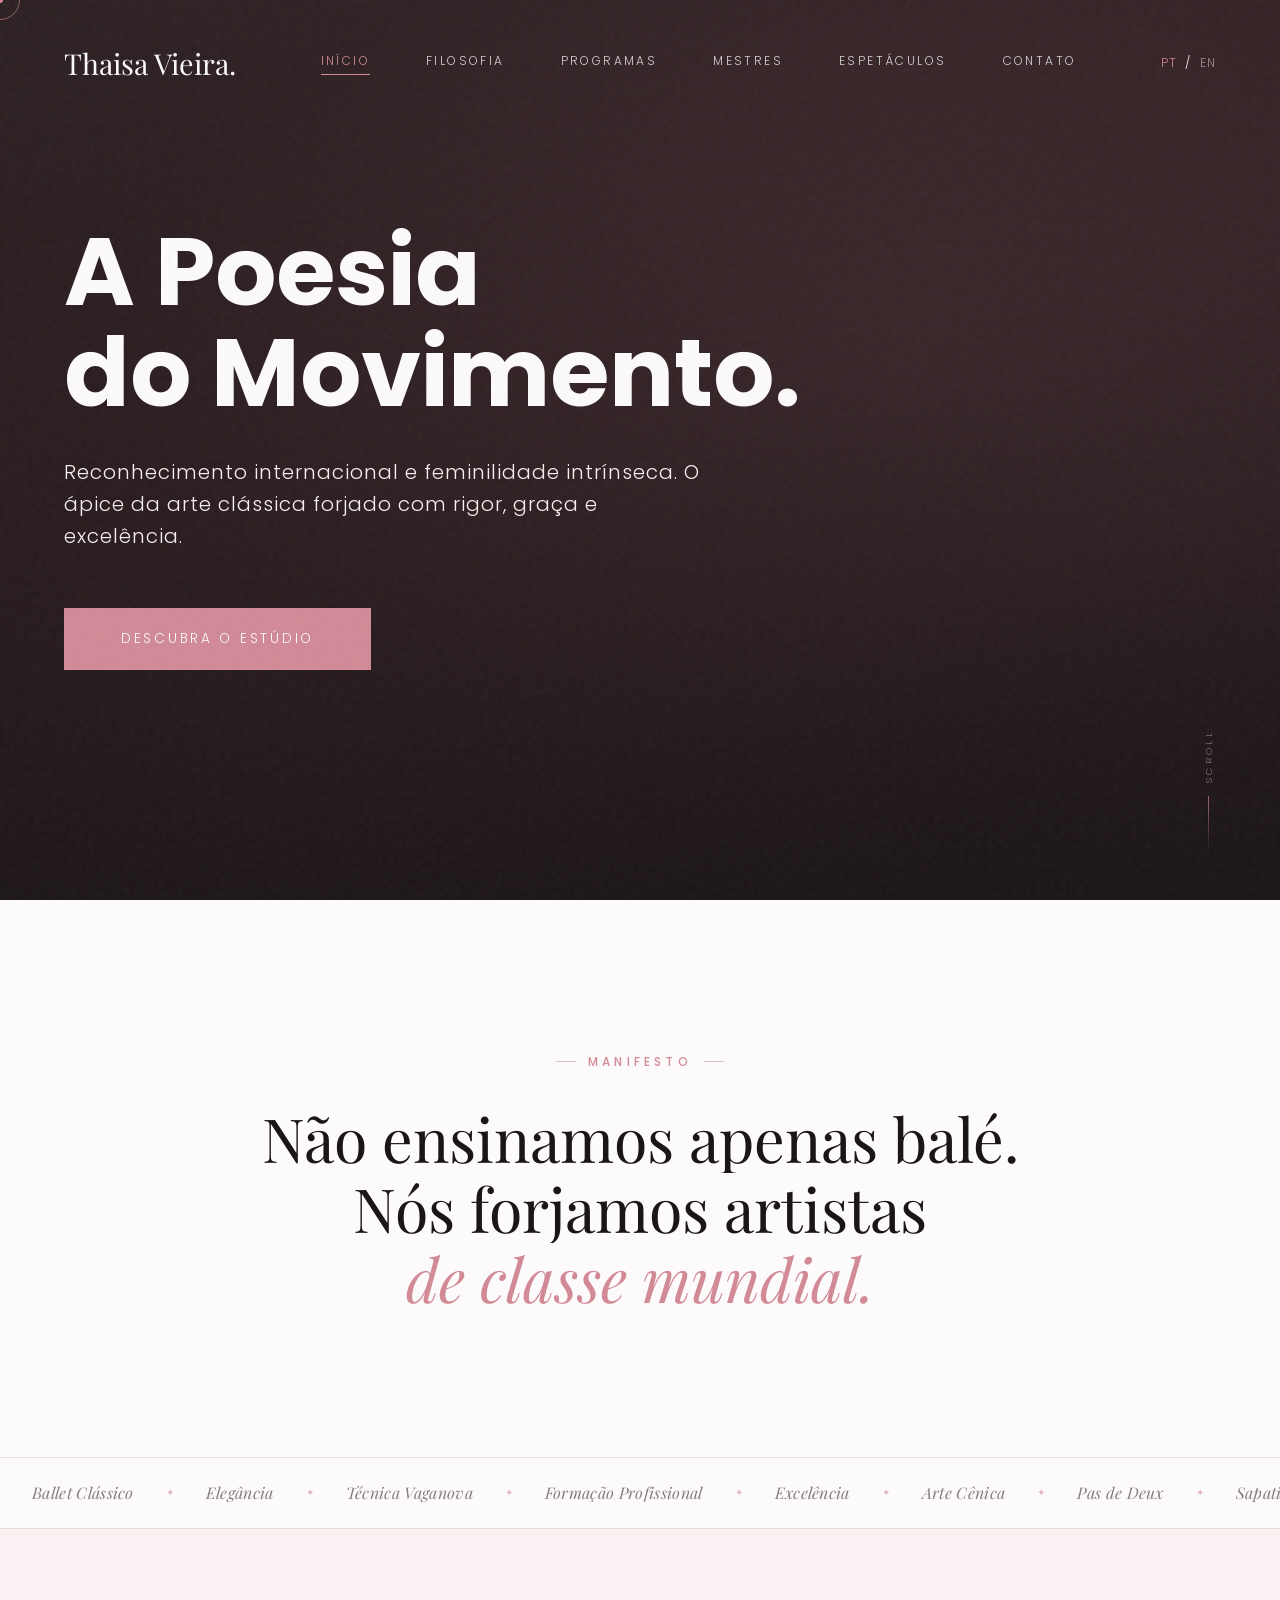
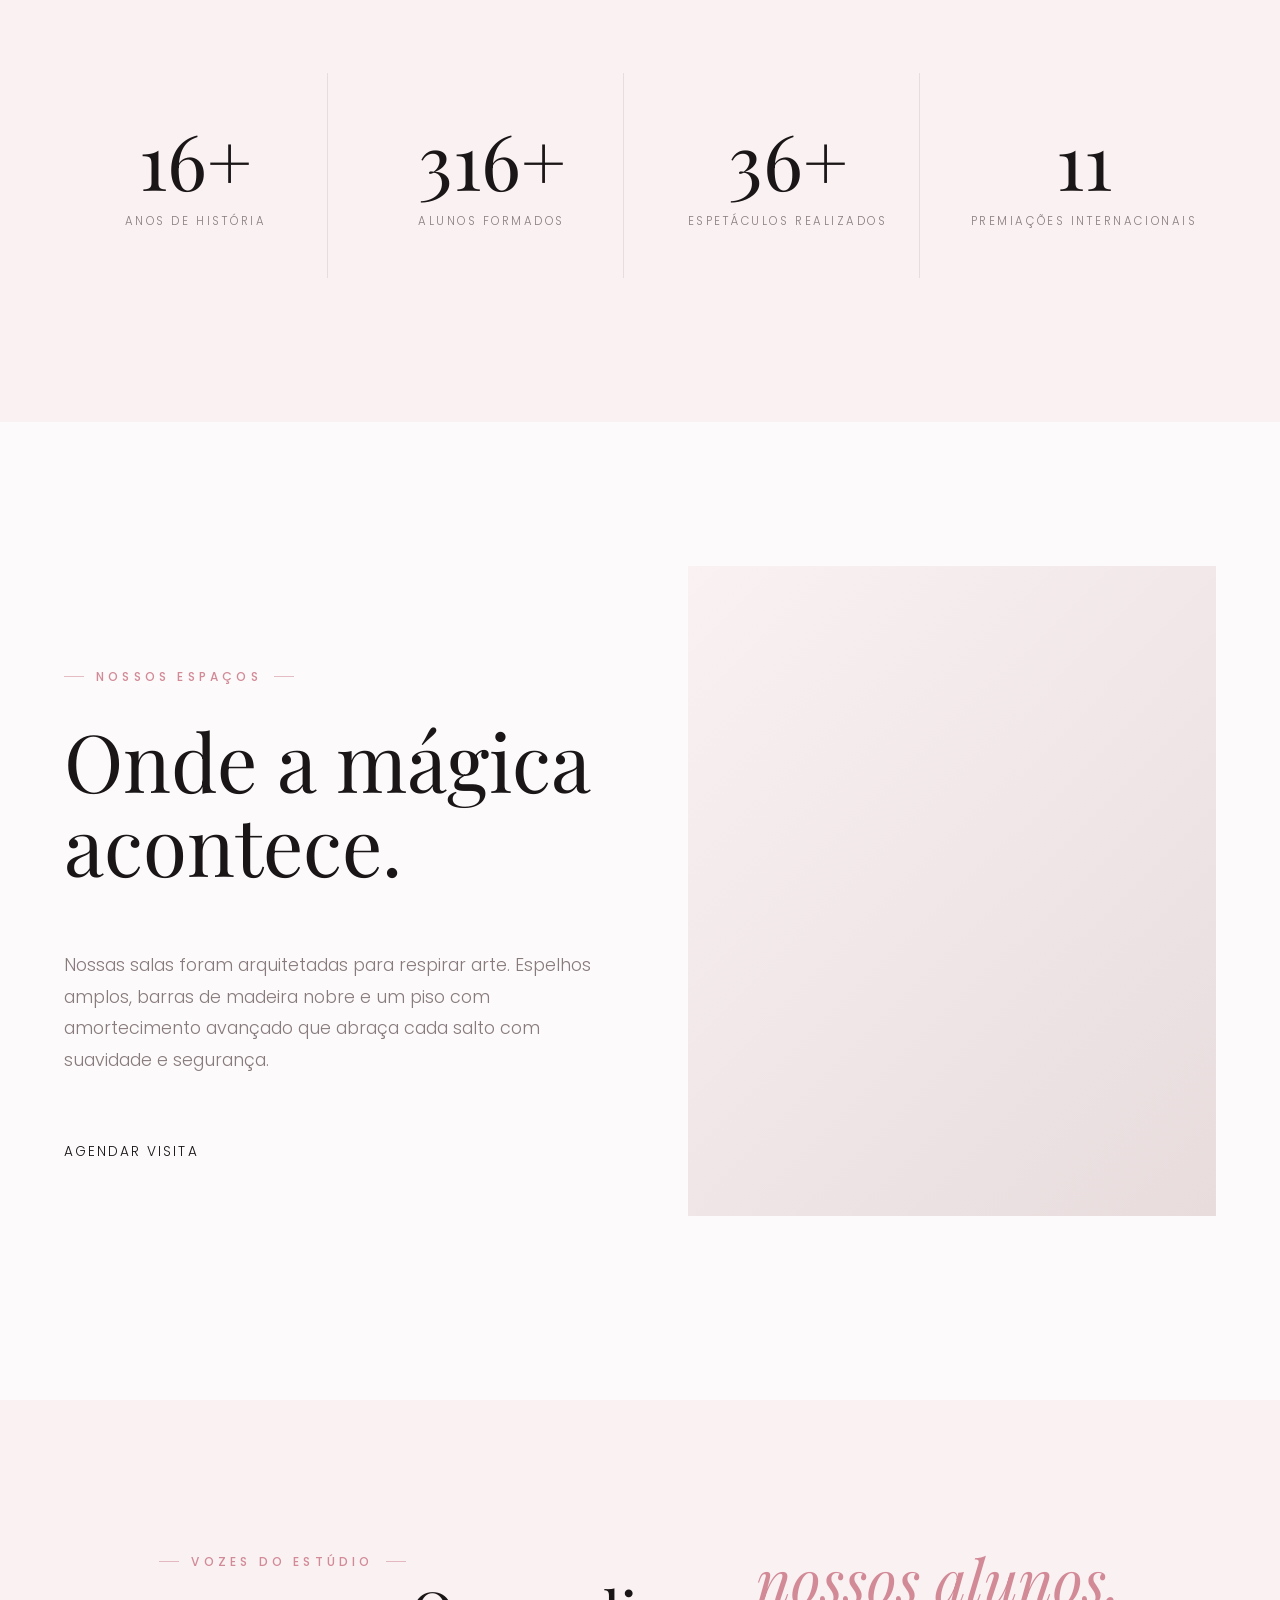
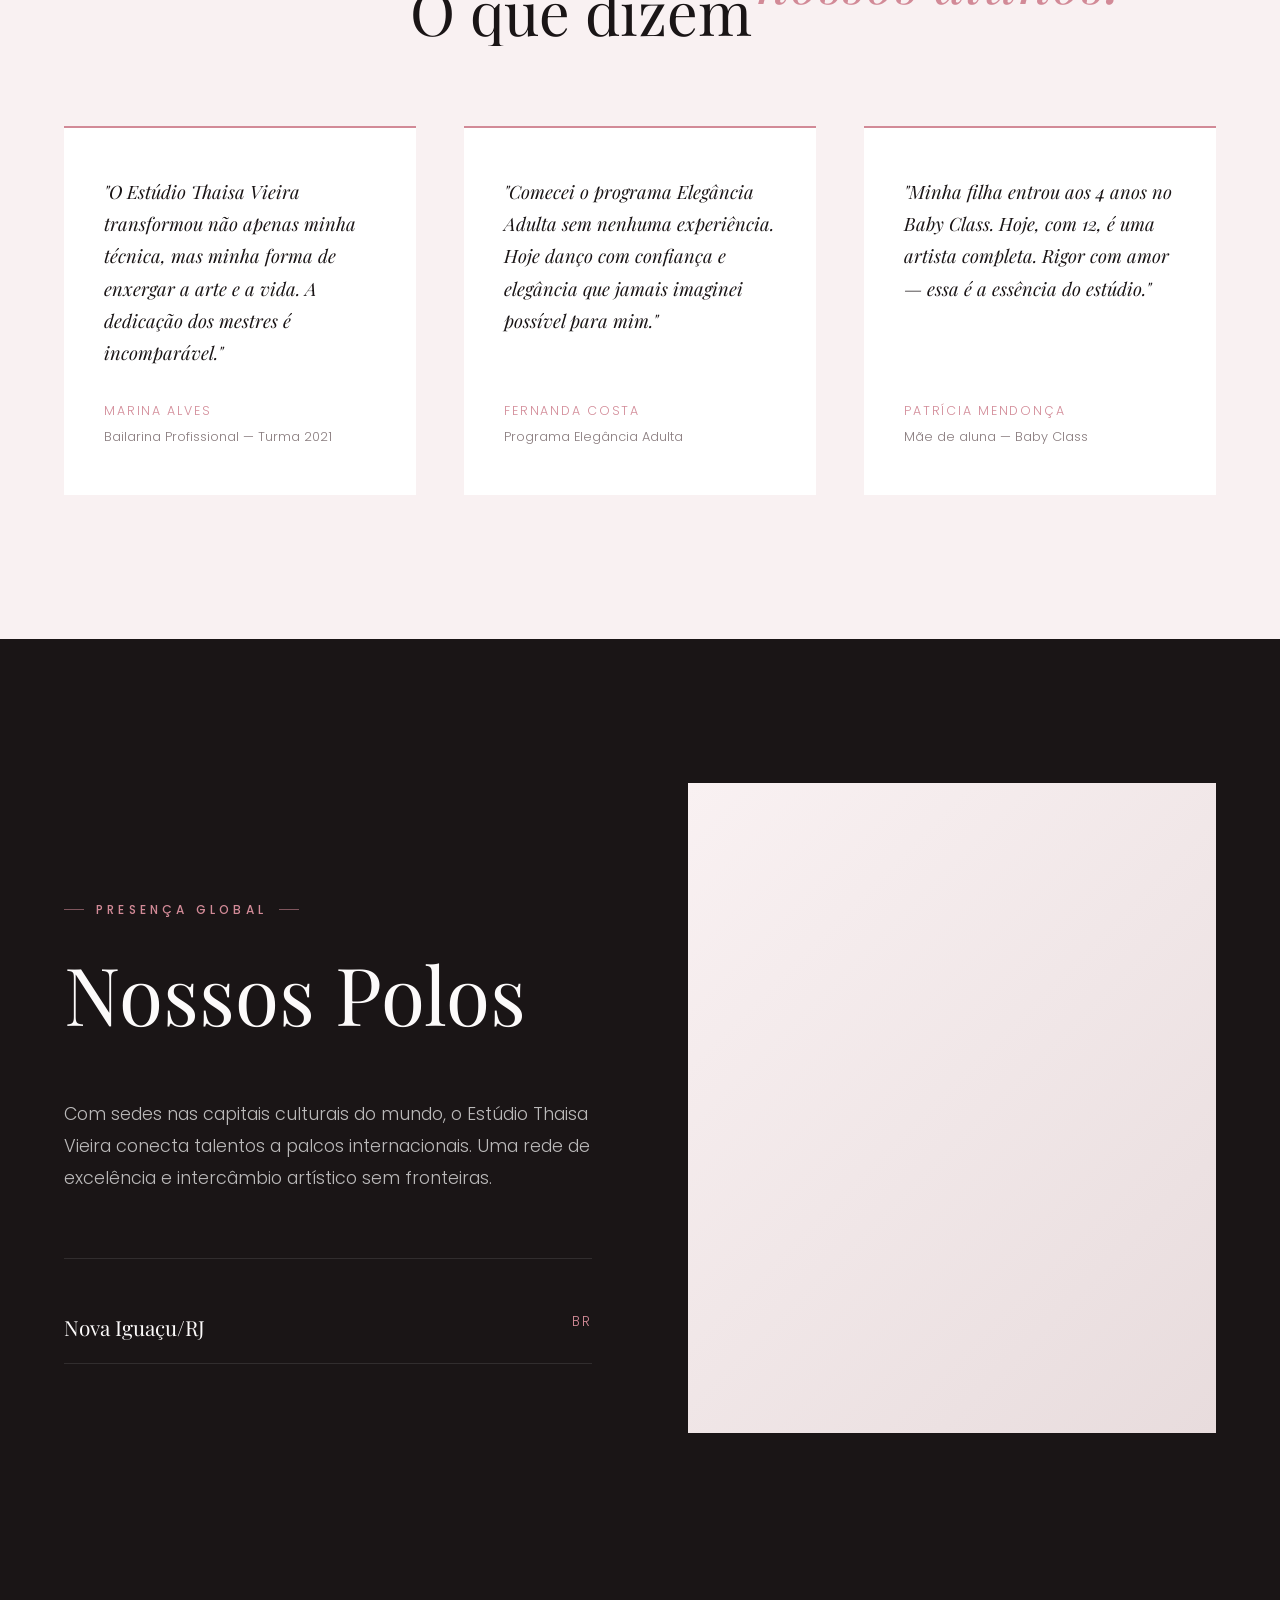
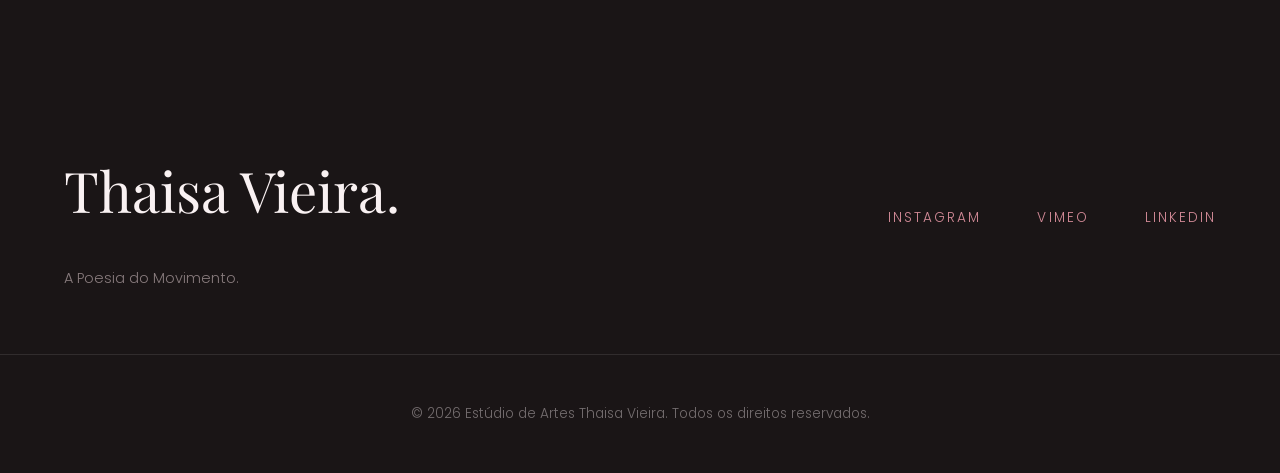
==== commit 531ed33d: "feat: adicionar campos de partículas e indicador de rolagem na seção hero; melhorar animações e resp" ====
--- a/index.html
+++ b/index.html
@@ -82,6 +82,7 @@
         <section id="hero" aria-label="Apresentação do estúdio">
             <div class="hero-bg" aria-hidden="true"></div>
             <div class="hero-overlay" aria-hidden="true"></div>
+            <div class="particle-field" data-count="22" aria-hidden="true"></div>
             <div class="hero-content">
                 <div class="reveal-wrap">
                     <h1 class="hero-title reveal-text">A Poesia</h1>
@@ -94,6 +95,10 @@
                 <div class="reveal-fade" style="transition-delay: 1.1s;">
                     <a href="sobre.html" class="btn-primary magnetic">Descubra o Estúdio</a>
                 </div>
+            </div>
+            <div class="hero-scroll-indicator" aria-hidden="true">
+                <span class="hero-scroll-label">Scroll</span>
+                <div class="hero-scroll-line"></div>
             </div>
         </section>
 
@@ -115,6 +120,55 @@
                 </div>
             </div>
         </section>
+
+        <div class="marquee-strip" aria-hidden="true">
+            <div class="marquee-track">
+                <span class="marquee-inner">
+                    <span class="marquee-item">Ballet Clássico</span>
+                    <span class="marquee-sep">✦</span>
+                    <span class="marquee-item">Elegância</span>
+                    <span class="marquee-sep">✦</span>
+                    <span class="marquee-item">Técnica Vaganova</span>
+                    <span class="marquee-sep">✦</span>
+                    <span class="marquee-item">Formação Profissional</span>
+                    <span class="marquee-sep">✦</span>
+                    <span class="marquee-item">Excelência</span>
+                    <span class="marquee-sep">✦</span>
+                    <span class="marquee-item">Arte Cênica</span>
+                    <span class="marquee-sep">✦</span>
+                    <span class="marquee-item">Pas de Deux</span>
+                    <span class="marquee-sep">✦</span>
+                    <span class="marquee-item">Sapatilhas de Ponta</span>
+                    <span class="marquee-sep">✦</span>
+                    <span class="marquee-item">Disciplina &amp; Graça</span>
+                    <span class="marquee-sep">✦</span>
+                    <span class="marquee-item">Método Francês</span>
+                    <span class="marquee-sep">✦</span>
+                </span>
+                <span class="marquee-inner" aria-hidden="true">
+                    <span class="marquee-item">Ballet Clássico</span>
+                    <span class="marquee-sep">✦</span>
+                    <span class="marquee-item">Elegância</span>
+                    <span class="marquee-sep">✦</span>
+                    <span class="marquee-item">Técnica Vaganova</span>
+                    <span class="marquee-sep">✦</span>
+                    <span class="marquee-item">Formação Profissional</span>
+                    <span class="marquee-sep">✦</span>
+                    <span class="marquee-item">Excelência</span>
+                    <span class="marquee-sep">✦</span>
+                    <span class="marquee-item">Arte Cênica</span>
+                    <span class="marquee-sep">✦</span>
+                    <span class="marquee-item">Pas de Deux</span>
+                    <span class="marquee-sep">✦</span>
+                    <span class="marquee-item">Sapatilhas de Ponta</span>
+                    <span class="marquee-sep">✦</span>
+                    <span class="marquee-item">Disciplina &amp; Graça</span>
+                    <span class="marquee-sep">✦</span>
+                    <span class="marquee-item">Método Francês</span>
+                    <span class="marquee-sep">✦</span>
+                </span>
+            </div>
+        </div>
 
         <section class="section-padding bg-blush" aria-label="Nossos números">
             <div class="container">
--- a/style.css
+++ b/style.css
@@ -189,6 +189,20 @@
     letter-spacing: 0.35em;
     color: var(--color-rose);
     font-weight: 500;
+    display: inline-flex;
+    align-items: center;
+    gap: 0.75rem;
+}
+
+.eyebrow::before,
+.eyebrow::after {
+    content: '';
+    display: inline-block;
+    width: 20px;
+    height: 1px;
+    background: currentColor;
+    opacity: 0.55;
+    flex-shrink: 0;
 }
 
 .display-title {
@@ -294,15 +308,33 @@
     text-transform: uppercase;
     letter-spacing: 0.2em;
     border: 1px solid var(--color-rose);
-    transition: all 0.4s var(--ease-editorial);
     text-decoration: none;
     text-align: center;
+    position: relative;
+    overflow: hidden;
+    isolation: isolate;
+    transition: border-color 0.55s var(--ease-editorial), color 0.15s;
+}
+
+/* Cortina que sobe — efeito teatral */
+.btn-primary::after {
+    content: '';
+    position: absolute;
+    inset: 0;
+    background-color: var(--color-charcoal);
+    transform: scaleY(0);
+    transform-origin: bottom;
+    transition: transform 0.55s var(--ease-editorial);
+    z-index: -1;
 }
 
 .btn-primary:hover {
-    background-color: var(--color-charcoal);
     border-color: var(--color-charcoal);
     color: var(--color-white);
+}
+
+.btn-primary:hover::after {
+    transform: scaleY(1);
 }
 
 .link-hover {
@@ -385,11 +417,29 @@
     text-decoration: none;
     transition: color 0.4s;
     position: relative;
+    padding-bottom: 4px;
+}
+
+.nav-desktop a::after {
+    content: '';
+    position: absolute;
+    bottom: 0;
+    left: 50%;
+    width: 0;
+    height: 1px;
+    background-color: var(--color-rose);
+    transition: width 0.45s var(--ease-editorial), left 0.45s var(--ease-editorial);
 }
 
 .nav-desktop a:hover,
 .nav-desktop a.active {
     color: var(--color-rose);
+}
+
+.nav-desktop a:hover::after,
+.nav-desktop a.active::after {
+    width: 100%;
+    left: 0;
 }
 
 .header-actions {
@@ -585,9 +635,14 @@
     left: 0;
     width: 100%;
     height: 100%;
-    background: rgba(210, 138, 151, 0.15);
+    background: linear-gradient(
+        to top,
+        rgba(26, 21, 22, 0.5) 0%,
+        rgba(210, 138, 151, 0.12) 55%,
+        transparent 100%
+    );
     opacity: 0;
-    transition: opacity 0.6s var(--ease-editorial);
+    transition: opacity 0.7s var(--ease-editorial);
     z-index: 2;
     pointer-events: none;
 }
@@ -986,6 +1041,10 @@
         gap: 2rem;
     }
 
+    .hero-scroll-indicator {
+        display: none;
+    }
+
     .stats-grid {
         grid-template-columns: repeat(2, 1fr);
         gap: 0;
@@ -1102,6 +1161,126 @@
 
 .ed-img-wrap.img-failed {
     background: linear-gradient(135deg, var(--color-blush) 0%, var(--color-border) 100%);
+}
+
+/* === PARTICLE FIELD === */
+.particle-field {
+    position: absolute;
+    inset: 0;
+    pointer-events: none;
+    z-index: 1;
+    overflow: hidden;
+}
+
+.particle {
+    position: absolute;
+    width: 2px;
+    height: 2px;
+    border-radius: 50%;
+    background: var(--color-rose);
+    bottom: -4px;
+    left: var(--x);
+    opacity: 0;
+    animation: float-particle var(--dur) ease-in var(--delay) infinite;
+}
+
+@keyframes float-particle {
+    0%   { transform: translateY(0) translateX(0);                opacity: 0; }
+    8%   { opacity: 0.75; }
+    85%  { opacity: 0.2; }
+    100% { transform: translateY(-105vh) translateX(var(--drift)); opacity: 0; }
+}
+
+/* === MARQUEE === */
+.marquee-strip {
+    overflow: hidden;
+    padding: 1.4rem 0;
+    border-top: 1px solid var(--color-border);
+    border-bottom: 1px solid var(--color-border);
+    background: var(--color-alabaster);
+    user-select: none;
+}
+
+.marquee-track {
+    display: flex;
+    width: max-content;
+    animation: marquee-scroll 35s linear infinite;
+}
+
+.marquee-track:hover {
+    animation-play-state: paused;
+}
+
+.marquee-inner {
+    display: flex;
+    align-items: center;
+    flex-shrink: 0;
+}
+
+.marquee-item {
+    font-family: var(--font-heading);
+    font-size: 1rem;
+    font-style: italic;
+    color: var(--color-text-muted);
+    padding: 0 2rem;
+    white-space: nowrap;
+    letter-spacing: 0.02em;
+}
+
+.marquee-sep {
+    color: var(--color-rose);
+    font-size: 0.65rem;
+    opacity: 0.6;
+    flex-shrink: 0;
+}
+
+@keyframes marquee-scroll {
+    from { transform: translateX(0); }
+    to   { transform: translateX(-50%); }
+}
+
+/* === HERO SCROLL INDICATOR === */
+.hero-scroll-indicator {
+    position: absolute;
+    bottom: 3rem;
+    right: 4rem;
+    display: flex;
+    flex-direction: column;
+    align-items: center;
+    gap: 0.8rem;
+    z-index: 2;
+    opacity: 0;
+    animation: fade-in-delayed 1s var(--ease-editorial) 2s forwards;
+}
+
+@keyframes fade-in-delayed {
+    to { opacity: 1; }
+}
+
+.hero-scroll-label {
+    font-family: var(--font-body);
+    font-size: 0.6rem;
+    text-transform: uppercase;
+    letter-spacing: 0.35em;
+    color: rgba(252, 250, 250, 0.4);
+    writing-mode: vertical-rl;
+    transform: rotate(180deg);
+}
+
+.hero-scroll-line {
+    width: 1px;
+    height: 56px;
+    background: linear-gradient(
+        to bottom,
+        rgba(210, 138, 151, 0.7),
+        transparent
+    );
+    animation: scroll-line-pulse 2.2s ease-in-out infinite;
+}
+
+@keyframes scroll-line-pulse {
+    0%, 100% { transform: scaleY(1);   opacity: 0.6; transform-origin: top; }
+    50%       { transform: scaleY(0.6); opacity: 1;   transform-origin: top; }
 }
 
 /* === STATS COUNTER === */
@@ -1294,4 +1473,27 @@
     .ed-img-wrap::after {
         transition: none !important;
     }
+
+    .btn-primary::after {
+        transition: none !important;
+    }
+
+    .particle,
+    .hero-scroll-line,
+    .hero-scroll-indicator {
+        animation: none !important;
+        opacity: 1 !important;
+    }
+
+    .hero-scroll-indicator {
+        opacity: 0.5 !important;
+    }
+
+    .marquee-track {
+        animation: none !important;
+    }
+
+    .nav-desktop a::after {
+        transition: none !important;
+    }
 }
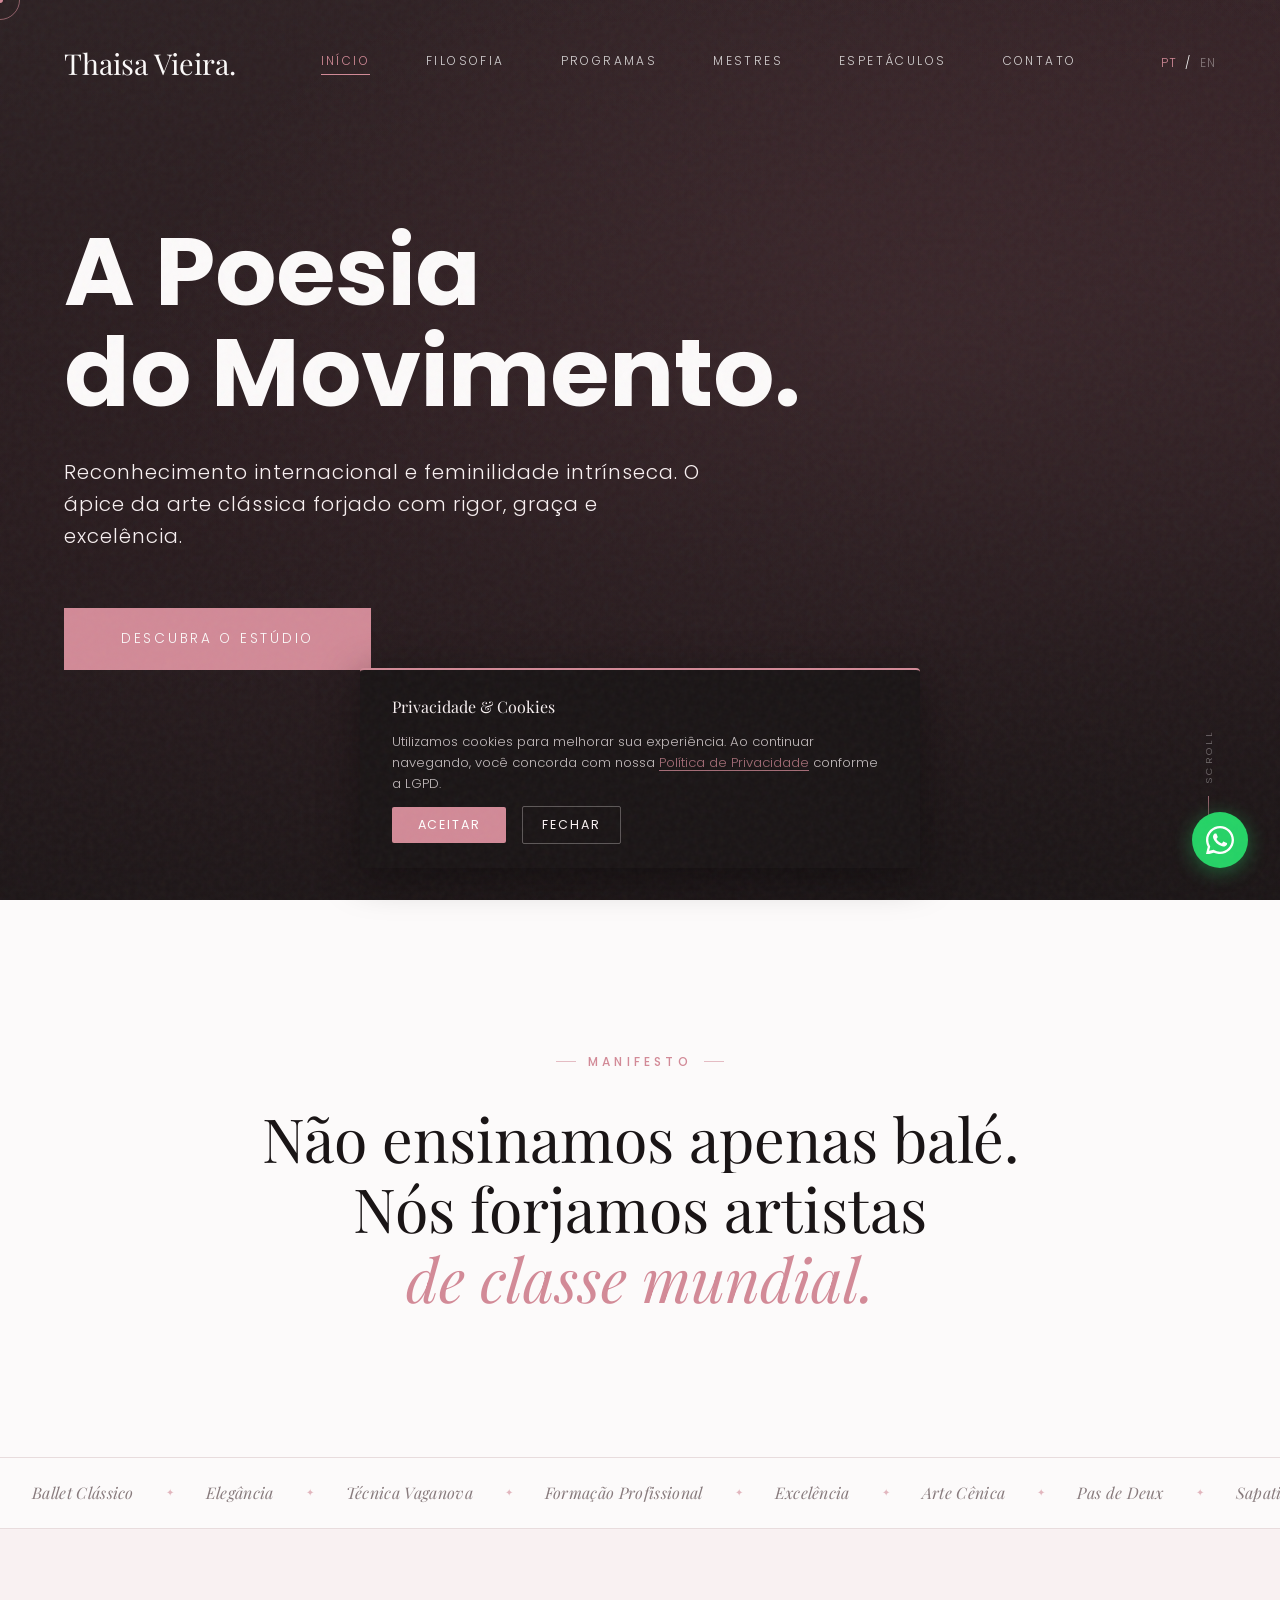
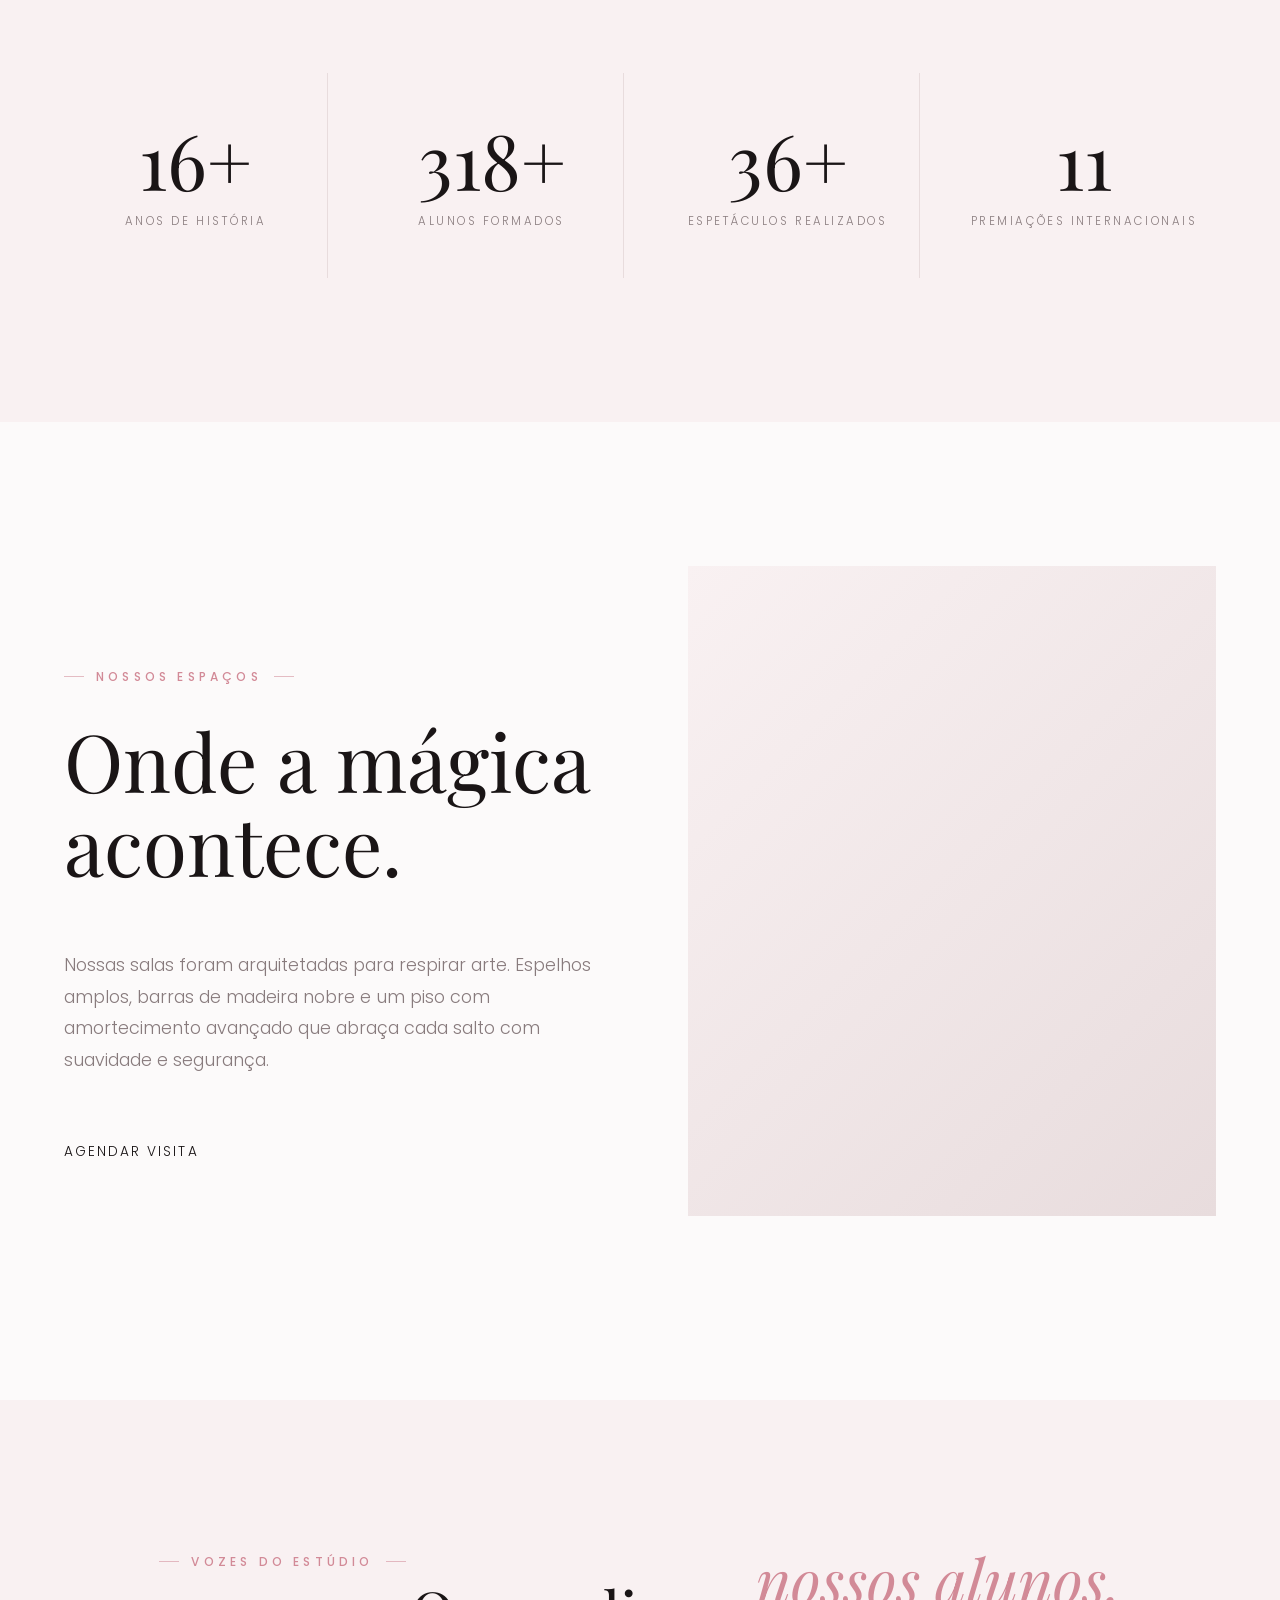
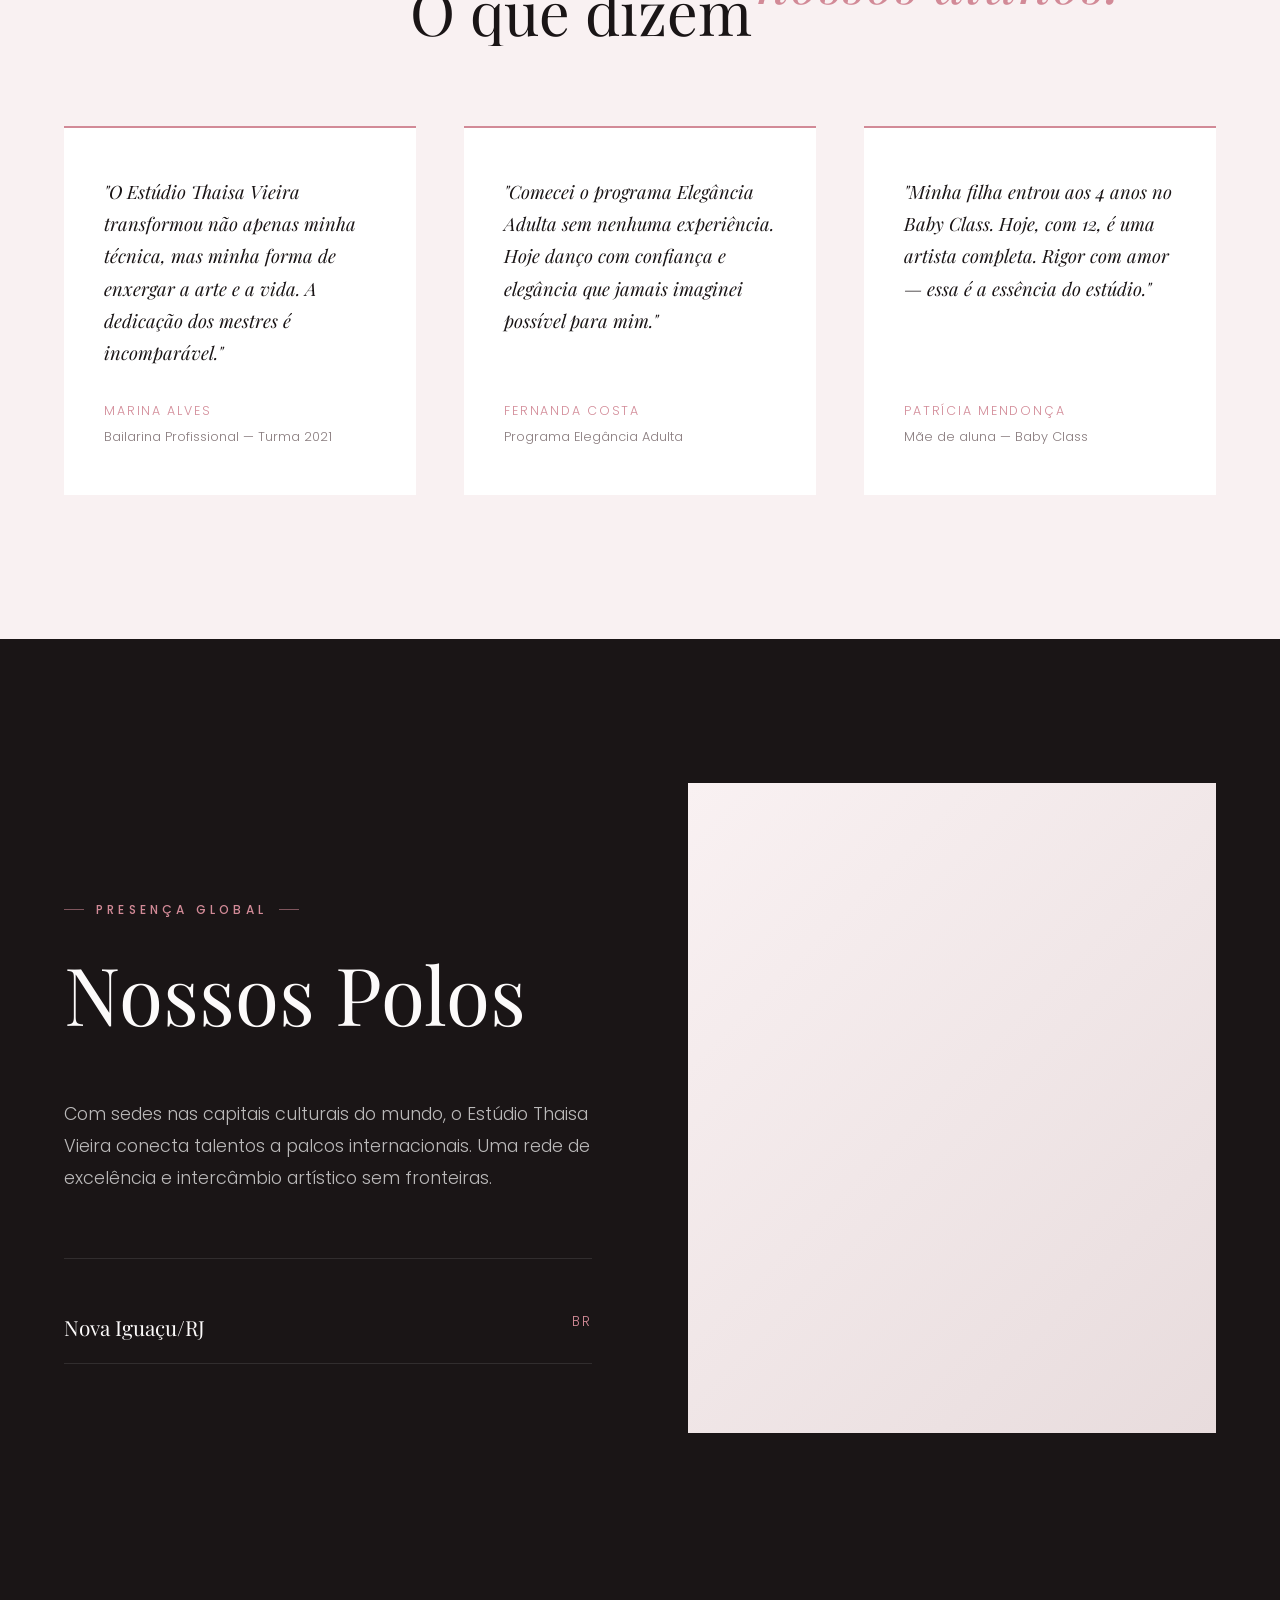
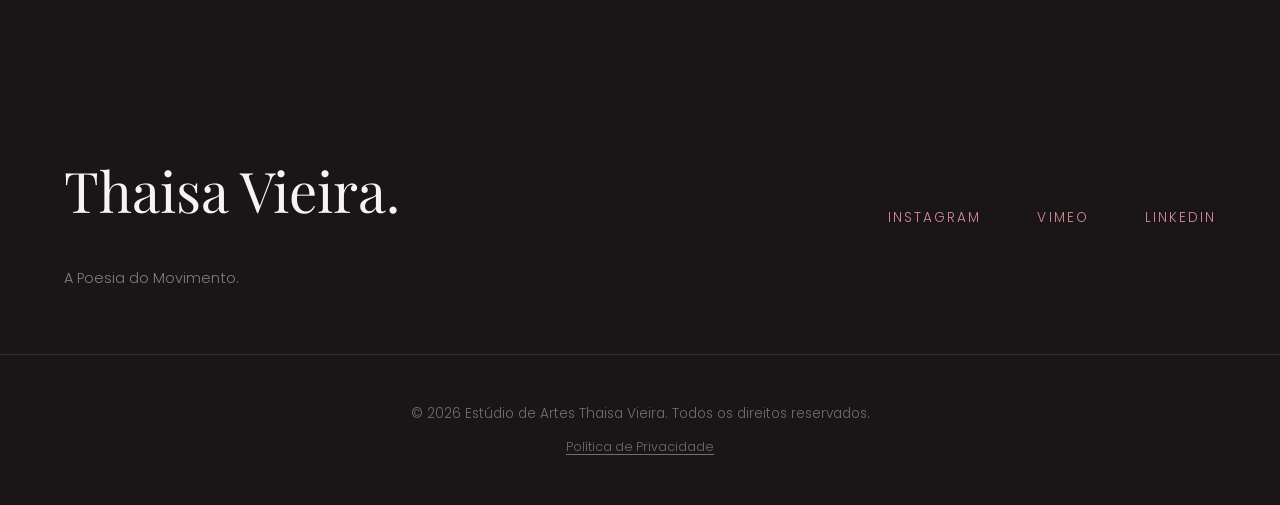
==== commit c9b03cff: "feat: implement dynamic footer year and enhance accessibility features - Updated footer year display" ====
--- a/index.html
+++ b/index.html
@@ -8,6 +8,8 @@
     <meta name="description"
         content="Estúdio de Ballet e Dança Thaisa Vieira — formação profissional com padrão internacional em Nova Iguaçu/RJ. Baby Class, Formação Profissional e Elegância Adulta.">
     <meta name="theme-color" content="#D28A97">
+    <meta name="robots" content="index, follow">
+    <meta name="author" content="Estúdio de Artes Thaisa Vieira">
     <meta property="og:type" content="website">
     <meta property="og:title" content="Estúdio de Artes | Thaisa Vieira">
     <meta property="og:description"
@@ -17,16 +19,29 @@
     <meta property="og:image:width" content="1200">
     <meta property="og:image:height" content="630">
     <meta property="og:image:alt" content="Interior do Estúdio de Dança Thaisa Vieira">
-    <link rel="icon" type="image/svg+xml" href="imagens/favicon.png.svg">
+    <meta name="twitter:card" content="summary_large_image">
+    <meta name="twitter:site" content="@thaisavieira">
+    <meta name="twitter:title" content="Estúdio de Artes | Thaisa Vieira">
+    <meta name="twitter:description" content="A poesia do movimento. Formação profissional em ballet clássico com padrão internacional.">
+    <meta name="twitter:image" content="https://images.unsplash.com/photo-1518837695005-2083093ee35b?auto=format&fit=crop&w=1200&q=80">
+    <link rel="icon" type="image/svg+xml" href="imagens/favicon.svg">
+    <link rel="preload" as="style" href="https://fonts.googleapis.com/css2?family=Playfair+Display:ital,wght@0,400;0,600;1,400&family=Poppins:wght@300;400;500&display=swap">
     <link rel="preconnect" href="https://fonts.googleapis.com">
     <link rel="preconnect" href="https://fonts.gstatic.com" crossorigin>
     <link
         href="https://fonts.googleapis.com/css2?family=Playfair+Display:ital,wght@0,400;0,600;1,400&family=Poppins:wght@300;400;500&display=swap"
         rel="stylesheet">
     <link rel="stylesheet" href="style.css">
+    <link rel="canonical" href="https://www.thaisavieira.com.br/">
 </head>
 
 <body class="luxury-theme">
+    <noscript>
+        <style>
+            .reveal-fade, .reveal-text { opacity: 1 !important; transform: none !important; }
+            .noise-overlay, .page-transition { display: none; }
+        </style>
+    </noscript>
     <a class="skip-to-content" href="#main-content">Ir ao conteúdo principal</a>
     <div class="noise-overlay" aria-hidden="true"></div>
     <div class="page-transition" aria-hidden="true"></div>
@@ -46,7 +61,7 @@
                 <div class="lang-selector" aria-label="Seleção de idioma">
                     <a href="#" class="active" aria-label="Português" hreflang="pt-BR">PT</a>
                     <span aria-hidden="true">/</span>
-                    <a href="#" aria-label="English" hreflang="en">EN</a>
+                    <a href="#" aria-label="English" hreflang="en" aria-disabled="true" tabindex="-1">EN</a>
                 </div>
                 <button class="menu-toggle magnetic" aria-label="Abrir menu de navegação" aria-expanded="false"
                     aria-controls="mobile-menu">
@@ -232,7 +247,7 @@
                             </footer>
                         </blockquote>
                     </article>
-                    <article class="testimonial-card reveal-fade" style="transition-delay: 0.15s;">
+                    <article class="testimonial-card reveal-fade delay-1">
                         <blockquote>
                             <p class="testimonial-quote">"Comecei o programa Elegância Adulta sem nenhuma experiência. Hoje danço com confiança e elegância que jamais imaginei possível para mim."</p>
                             <footer>
@@ -241,7 +256,7 @@
                             </footer>
                         </blockquote>
                     </article>
-                    <article class="testimonial-card reveal-fade" style="transition-delay: 0.3s;">
+                    <article class="testimonial-card reveal-fade delay-2">
                         <blockquote>
                             <p class="testimonial-quote">"Minha filha entrou aos 4 anos no Baby Class. Hoje, com 12, é uma artista completa. Rigor com amor — essa é a essência do estúdio."</p>
                             <footer>
@@ -283,19 +298,44 @@
                 <p class="mt-2 text-muted">A Poesia do Movimento.</p>
             </div>
             <nav class="footer-links" aria-label="Redes sociais">
-                <a href="#" class="link-hover magnetic" aria-label="Instagram do Estúdio Thaisa Vieira">Instagram</a>
-                <a href="#" class="link-hover magnetic" aria-label="Vimeo do Estúdio Thaisa Vieira">Vimeo</a>
-                <a href="#" class="link-hover magnetic" aria-label="LinkedIn do Estúdio Thaisa Vieira">LinkedIn</a>
+                <a href="https://instagram.com/thaisa.vieira" class="link-hover magnetic" aria-label="Instagram do Estúdio Thaisa Vieira">Instagram</a>
+                <a href="https://vimeo.com/thaisavieira" class="link-hover magnetic" aria-label="Vimeo do Estúdio Thaisa Vieira">Vimeo</a>
+                <a href="https://linkedin.com/in/thaisavieira" class="link-hover magnetic" aria-label="LinkedIn do Estúdio Thaisa Vieira">LinkedIn</a>
             </nav>
         </div>
         <div class="footer-bottom">
             <p>&copy; <span id="footer-year">2026</span> Estúdio de Artes Thaisa Vieira. Todos os direitos
                 reservados.</p>
+            <p style="margin-top: 0.75rem; font-size: 0.78rem;">
+                <a href="privacidade.html" style="color: rgba(249,241,242,0.4); text-decoration: underline; text-underline-offset: 3px;">Política de Privacidade</a>
+            </p>
         </div>
     </footer>
 
-    <script src="https://cdn.jsdelivr.net/gh/studio-freight/lenis@1.0.29/bundled/lenis.min.js" defer></script>
+    <script src="https://cdn.jsdelivr.net/npm/lenis@1.1.14/dist/lenis.min.js" defer></script>
     <script src="script.js" defer></script>
+    <a href="https://wa.me/5521999990000?text=Ol%C3%A1!%20Gostaria%20de%20saber%20mais%20sobre%20os%20programas%20do%20Est%C3%BAdio%20Thaisa%20Vieira."
+       class="whatsapp-fab" aria-label="Contato via WhatsApp" target="_blank" rel="noopener noreferrer">
+        <svg width="28" height="28" viewBox="0 0 24 24" fill="white" aria-hidden="true" focusable="false">
+            <path d="M17.472 14.382c-.297-.149-1.758-.867-2.03-.967-.273-.099-.471-.148-.67.15-.197.297-.767.966-.94 1.164-.173.199-.347.223-.644.075-.297-.15-1.255-.463-2.39-1.475-.883-.788-1.48-1.761-1.653-2.059-.173-.297-.018-.458.13-.606.134-.133.298-.347.446-.52.149-.174.198-.298.298-.497.099-.198.05-.371-.025-.52-.075-.149-.669-1.612-.916-2.207-.242-.579-.487-.5-.669-.51-.173-.008-.371-.01-.57-.01-.198 0-.52.074-.792.372-.272.297-1.04 1.016-1.04 2.479 0 1.462 1.065 2.875 1.213 3.074.149.198 2.096 3.2 5.077 4.487.709.306 1.262.489 1.694.625.712.227 1.36.195 1.871.118.571-.085 1.758-.719 2.006-1.413.248-.694.248-1.289.173-1.413-.074-.124-.272-.198-.57-.347z"/>
+            <path d="M12 0C5.373 0 0 5.373 0 12c0 2.123.554 4.122 1.523 5.857L.057 23.882a.5.5 0 00.61.61l6.025-1.466A11.945 11.945 0 0012 24c6.627 0 12-5.373 12-12S18.627 0 12 0zm0 22a9.944 9.944 0 01-5.13-1.424l-.368-.218-3.814.929.944-3.718-.24-.382A9.944 9.944 0 012 12C2 6.477 6.477 2 12 2s10 4.477 10 10-4.477 10-10 10z"/>
+        </svg>
+    </a>
+    <div id="cookie-banner" class="cookie-banner" role="alertdialog"
+         aria-labelledby="cookie-title" aria-describedby="cookie-desc"
+         aria-hidden="true">
+        <p id="cookie-title" class="cookie-banner__title">Privacidade &amp; Cookies</p>
+        <p id="cookie-desc" class="cookie-banner__desc">
+            Utilizamos cookies para melhorar sua experiência. Ao continuar navegando,
+            você concorda com nossa
+            <a href="privacidade.html" class="cookie-banner__link">Política de Privacidade</a>
+            conforme a LGPD.
+        </p>
+        <div class="cookie-banner__actions">
+            <button id="cookie-accept" class="cookie-banner__btn">Aceitar</button>
+            <button id="cookie-dismiss" class="cookie-banner__dismiss">Fechar</button>
+        </div>
+    </div>
     <script type="application/ld+json">
     {
       "@context": "https://schema.org",
--- a/style.css
+++ b/style.css
@@ -14,6 +14,10 @@
 
     --ease-editorial: cubic-bezier(0.16, 1, 0.3, 1);
     --ease-out-expo: cubic-bezier(0.19, 1, 0.22, 1);
+
+    --delay-1: 0.15s;
+    --delay-2: 0.30s;
+    --delay-3: 0.45s;
 }
 
 /* === RESET & BASE === */
@@ -288,6 +292,10 @@
 .mt-4 {
     margin-top: 4rem;
 }
+
+.delay-1 { transition-delay: var(--delay-1); }
+.delay-2 { transition-delay: var(--delay-2); }
+.delay-3 { transition-delay: var(--delay-3); }
 
 .align-center {
     align-items: center;
@@ -469,6 +477,12 @@
     color: var(--color-rose);
 }
 
+.lang-selector a[aria-disabled="true"] {
+    opacity: 0.4;
+    cursor: not-allowed;
+    pointer-events: none;
+}
+
 .menu-toggle {
     background: none;
     border: none;
@@ -859,6 +873,15 @@
     outline: none;
     border-bottom-color: var(--color-rose);
     box-shadow: 0 2px 0 0 var(--color-rose);
+}
+
+.input-group input:invalid:not(:placeholder-shown),
+.input-group textarea:invalid:not(:placeholder-shown) {
+    border-bottom-color: #c0392b;
+}
+
+.input-group select:invalid {
+    color: var(--color-text-muted);
 }
 
 /* === FOOTER === */
@@ -1401,6 +1424,134 @@
     50% { opacity: 0.5; transform: scale(0.7); }
 }
 
+/* === COOKIE BANNER (LGPD) === */
+.cookie-banner {
+    position: fixed;
+    bottom: 2rem;
+    left: 50%;
+    transform: translateX(-50%);
+    background: var(--color-charcoal);
+    color: var(--color-blush);
+    padding: 1.5rem 2rem;
+    border-radius: 4px;
+    max-width: 560px;
+    width: calc(100% - 2rem);
+    display: flex;
+    flex-direction: column;
+    gap: 0.75rem;
+    box-shadow: 0 8px 40px rgba(0, 0, 0, 0.4);
+    z-index: 99996;
+    transition: opacity 0.4s var(--ease-editorial), transform 0.4s var(--ease-editorial);
+    border-top: 2px solid var(--color-rose);
+}
+
+.cookie-banner[aria-hidden="true"] {
+    opacity: 0;
+    pointer-events: none;
+    transform: translateX(-50%) translateY(16px);
+}
+
+.cookie-banner__title {
+    font-family: var(--font-heading);
+    font-size: 1rem;
+    font-weight: 400;
+    margin: 0;
+    color: var(--color-blush);
+}
+
+.cookie-banner__desc {
+    font-size: 0.82rem;
+    line-height: 1.6;
+    opacity: 0.75;
+    margin: 0;
+}
+
+.cookie-banner__link {
+    color: var(--color-rose);
+    text-decoration: underline;
+    text-underline-offset: 3px;
+}
+
+.cookie-banner__actions {
+    display: flex;
+    gap: 1rem;
+    align-items: center;
+    flex-wrap: wrap;
+}
+
+.cookie-banner__btn {
+    background: var(--color-rose);
+    color: var(--color-white);
+    border: none;
+    padding: 0.55rem 1.6rem;
+    font-family: var(--font-body);
+    font-size: 0.78rem;
+    text-transform: uppercase;
+    letter-spacing: 0.15em;
+    cursor: pointer;
+    transition: background-color 0.3s;
+    border-radius: 2px;
+}
+
+.cookie-banner__btn:hover {
+    background: var(--color-rose-dark);
+}
+
+.cookie-banner__dismiss {
+    background: transparent;
+    border: 1px solid rgba(249, 241, 242, 0.3);
+    color: var(--color-blush);
+    padding: 0.55rem 1.2rem;
+    font-family: var(--font-body);
+    font-size: 0.78rem;
+    text-transform: uppercase;
+    letter-spacing: 0.15em;
+    cursor: pointer;
+    transition: border-color 0.3s;
+    border-radius: 2px;
+}
+
+.cookie-banner__dismiss:hover {
+    border-color: var(--color-rose);
+    color: var(--color-rose);
+}
+
+/* === WHATSAPP FAB === */
+.whatsapp-fab {
+    position: fixed;
+    bottom: 2rem;
+    right: 2rem;
+    z-index: 9997;
+    background: #25D366;
+    width: 3.5rem;
+    height: 3.5rem;
+    border-radius: 50%;
+    display: flex;
+    align-items: center;
+    justify-content: center;
+    box-shadow: 0 4px 20px rgba(37, 211, 102, 0.4);
+    transition: transform 0.3s var(--ease-editorial), box-shadow 0.3s;
+    text-decoration: none;
+}
+
+.whatsapp-fab:hover {
+    transform: scale(1.1);
+    box-shadow: 0 6px 28px rgba(37, 211, 102, 0.6);
+}
+
+.whatsapp-fab svg {
+    display: block;
+}
+
+@media (max-width: 768px) {
+    .whatsapp-fab {
+        bottom: 1.25rem;
+        right: 1.25rem;
+        width: 3rem;
+        height: 3rem;
+    }
+}
+
 /* === MAPA === */
 .map-section {
     padding: 6rem 0 0;
@@ -1496,4 +1647,21 @@
     .nav-desktop a::after {
         transition: none !important;
     }
+}
+
+/* === PRINT === */
+@media print {
+    .noise-overlay, .page-transition, .menu-toggle, .whatsapp-fab,
+    .cookie-banner, .hero-scroll-indicator, .marquee-strip,
+    #main-header nav, #main-footer nav { display: none !important; }
+
+    body { background: white !important; color: black !important; font-size: 12pt; }
+    #main-header { position: static; background: white !important; border: none !important; }
+    .logo { color: black !important; }
+    a[href]::after { content: " (" attr(href) ")"; font-size: 0.75em; color: #555; }
+    .btn-primary { border: 1px solid black; background: transparent !important;
+        color: black !important; }
+    .ed-img-wrap { height: 250px !important; }
+    .section-padding { padding: 2rem 0 !important; }
+    .grid-50-50, .grid-3-cols { grid-template-columns: 1fr !important; }
 }
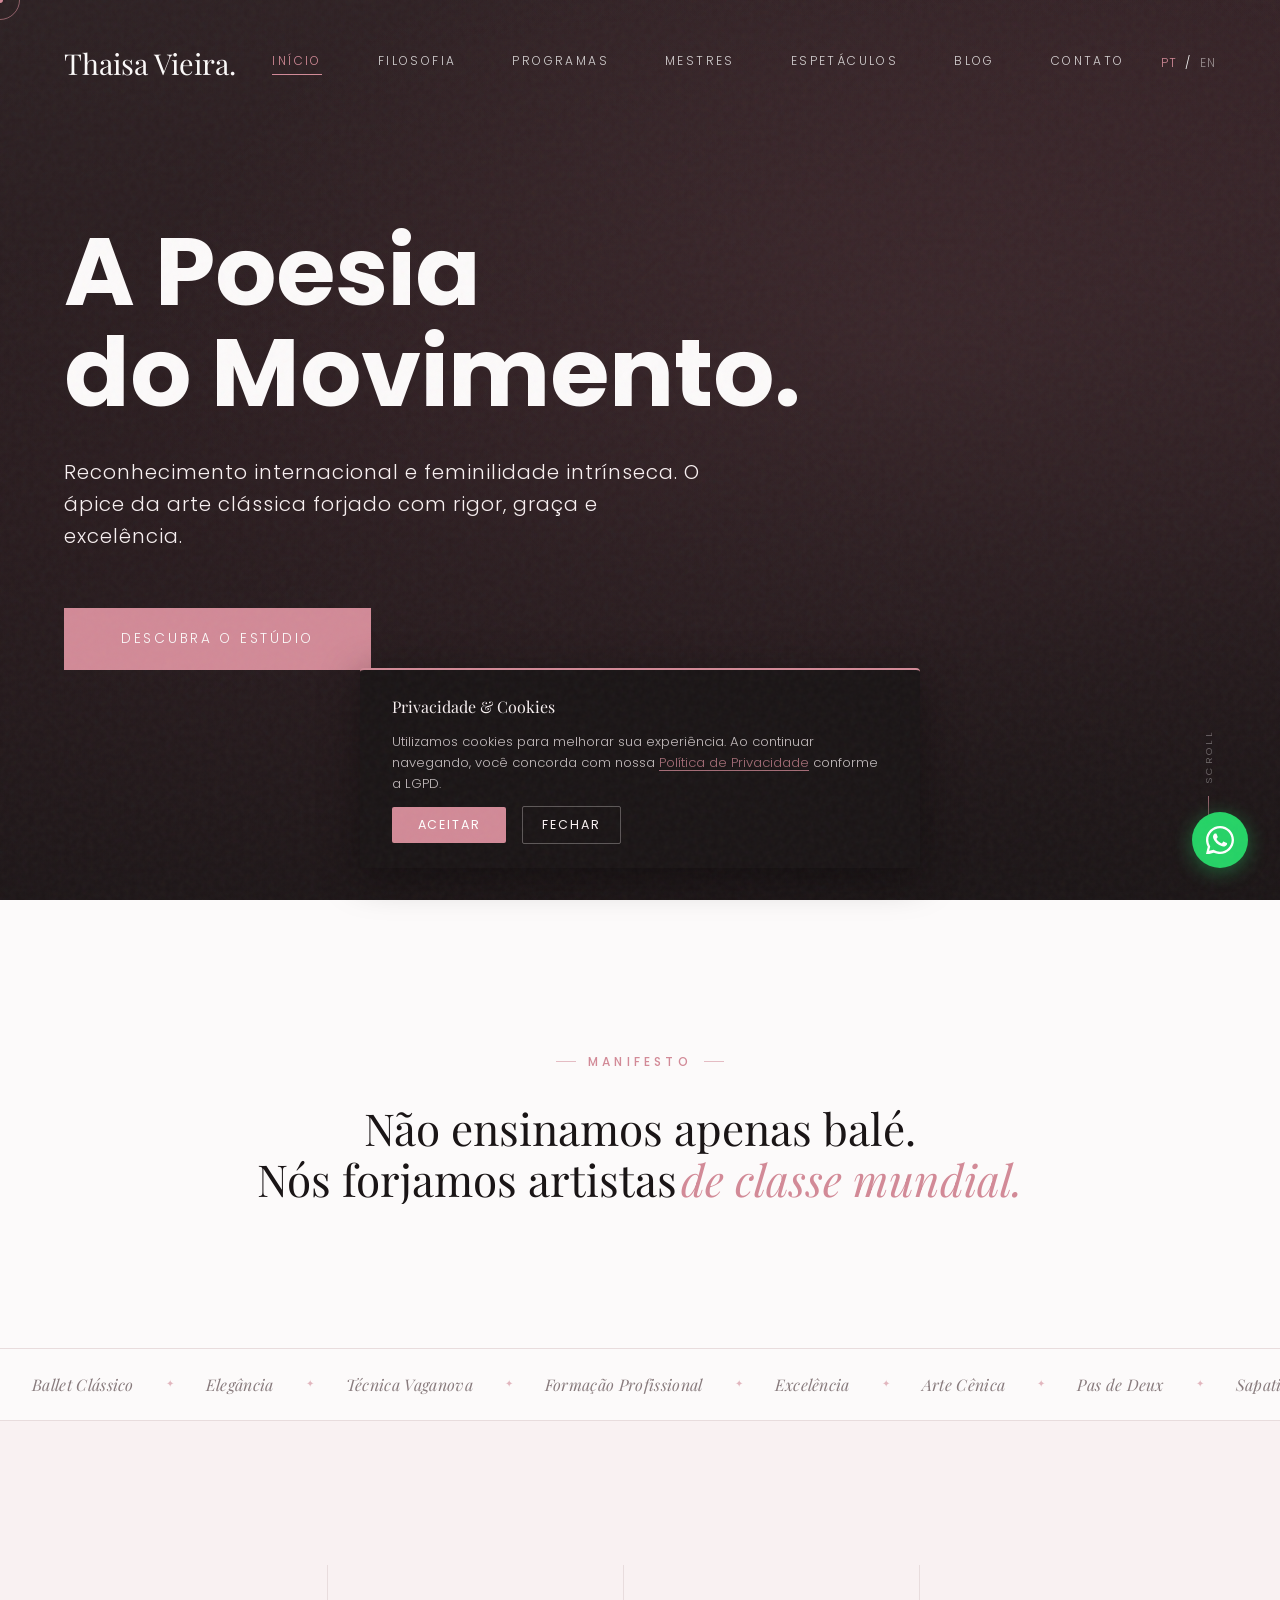
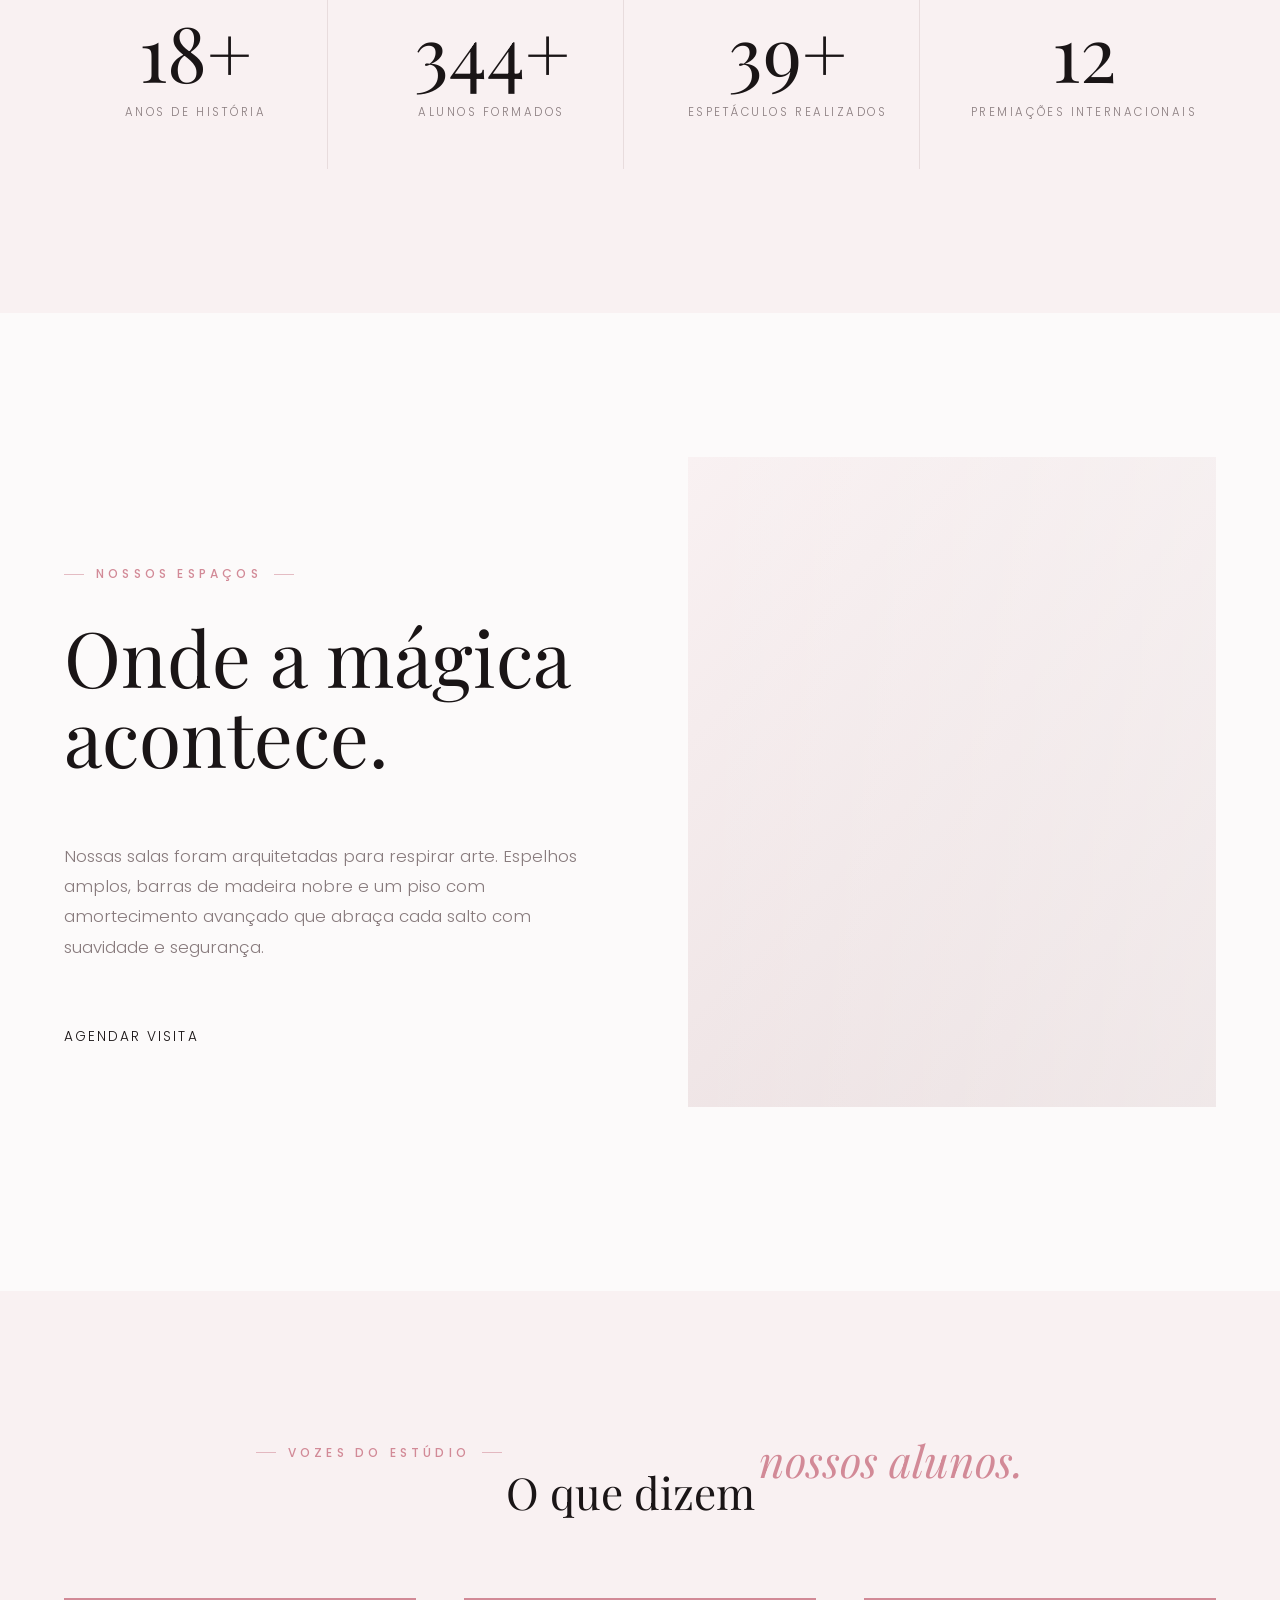
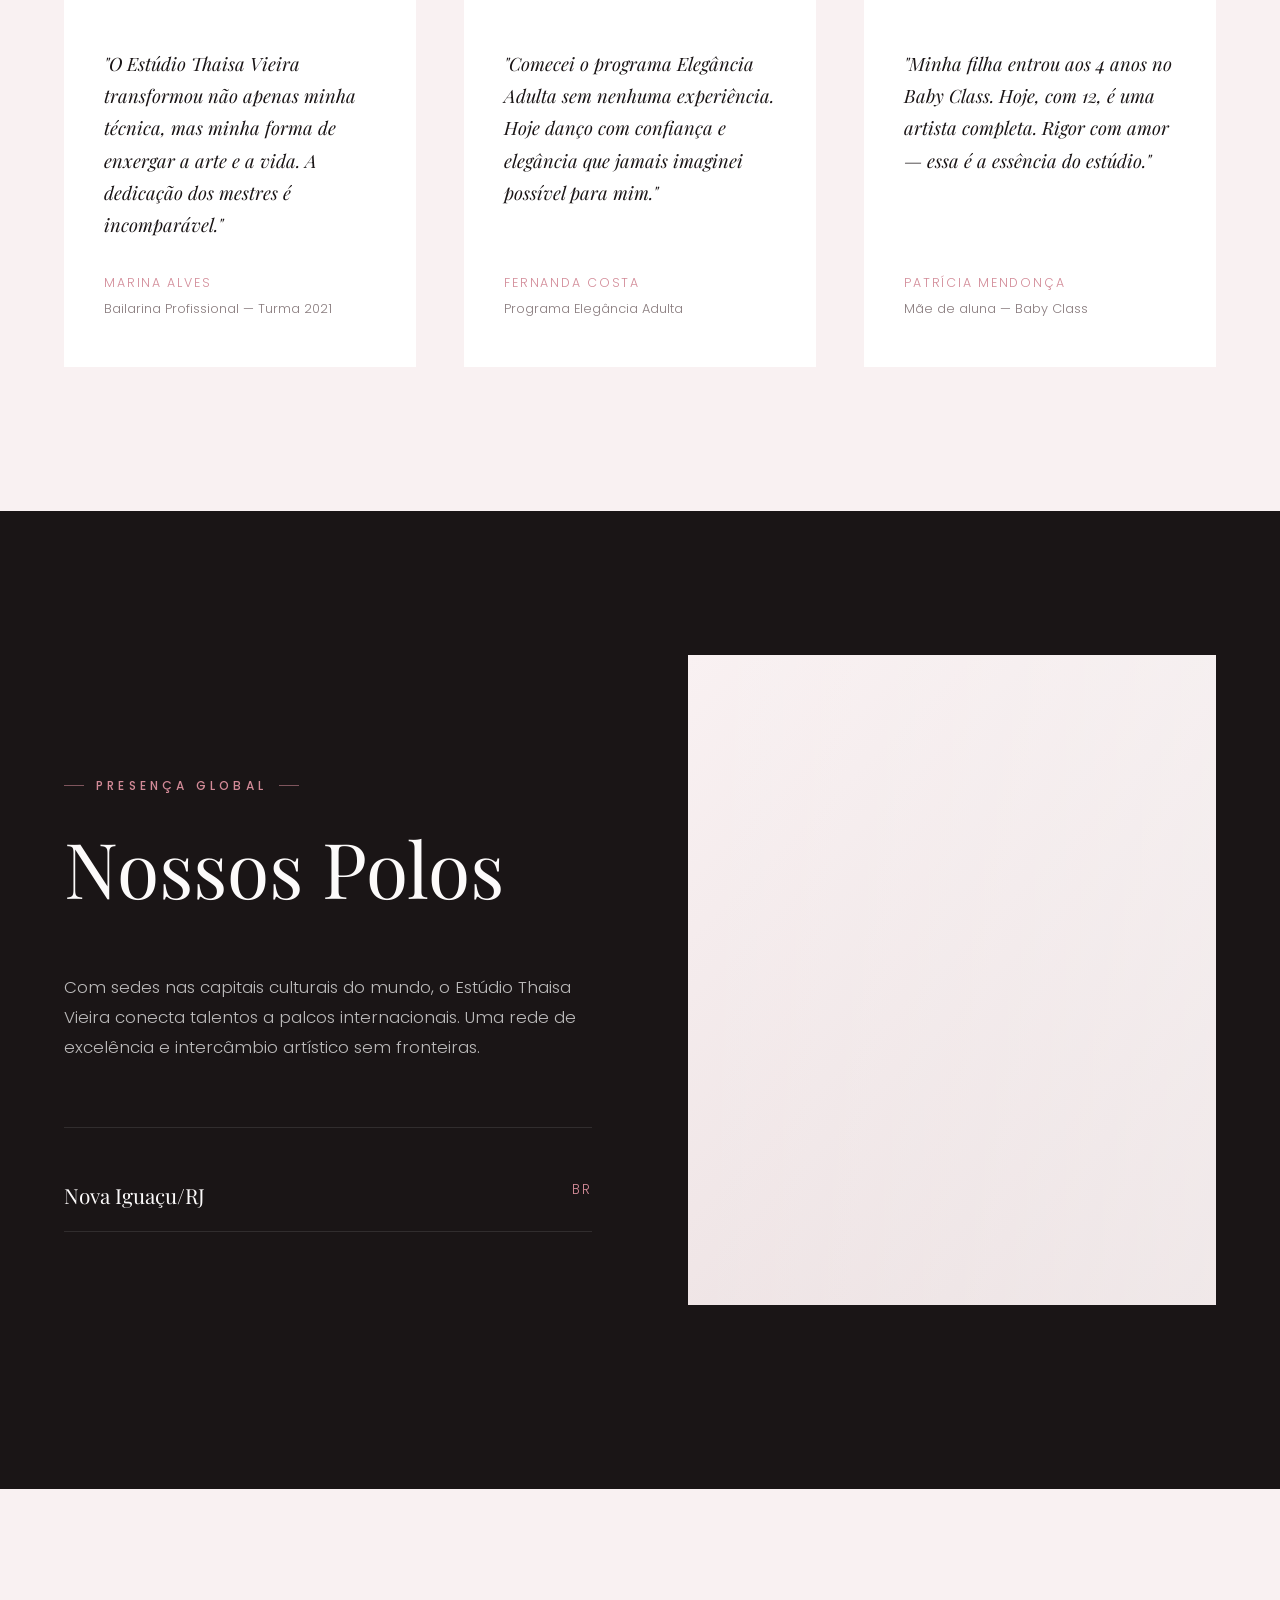
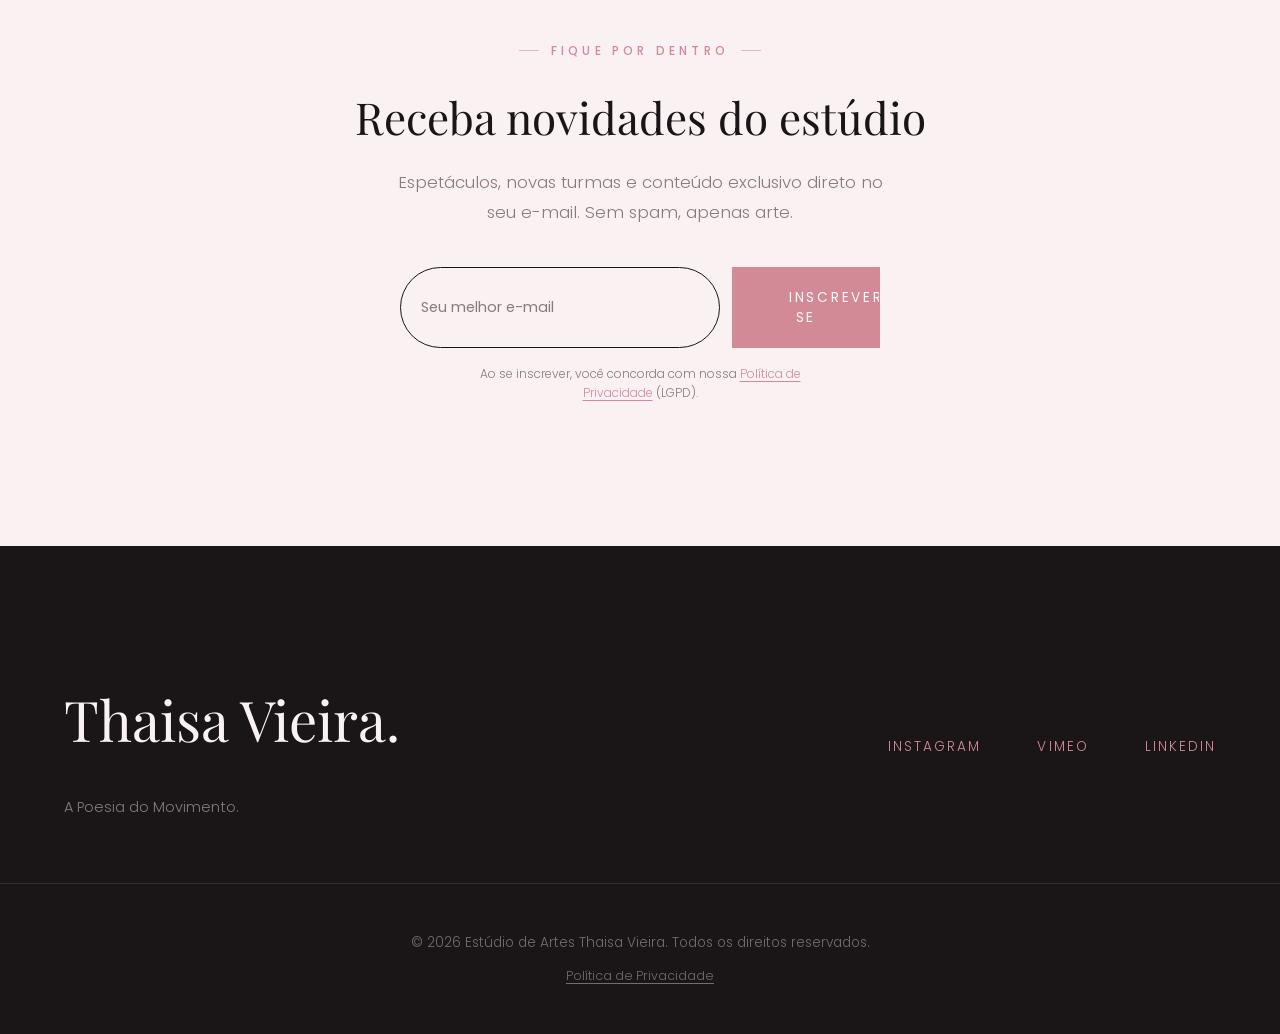
==== commit eb3f213c: "Add English version of the website and related files - Created index.html for the English version of" ====
--- a/index.html
+++ b/index.html
@@ -3,7 +3,7 @@
 
 <head>
     <meta charset="UTF-8">
-    <meta name="viewport" content="width=device-width, initial-scale=1.0">
+    <meta name="viewport" content="width=device-width, initial-scale=1.0, viewport-fit=cover">
     <title>Estúdio de Artes | Thaisa Vieira</title>
     <meta name="description"
         content="Estúdio de Ballet e Dança Thaisa Vieira — formação profissional com padrão internacional em Nova Iguaçu/RJ. Baby Class, Formação Profissional e Elegância Adulta.">
@@ -33,6 +33,13 @@
         rel="stylesheet">
     <link rel="stylesheet" href="style.css">
     <link rel="canonical" href="https://www.thaisavieira.com.br/">
+    <link rel="alternate" hreflang="pt-BR" href="https://www.thaisavieira.com.br/">
+    <link rel="alternate" hreflang="en" href="https://www.thaisavieira.com.br/en/">
+    <link rel="alternate" hreflang="x-default" href="https://www.thaisavieira.com.br/">
+    <link rel="manifest" href="/manifest.json">
+    <meta name="apple-mobile-web-app-capable" content="yes">
+    <meta name="application-name" content="Thaisa Vieira">
+    <link rel="author" href="/humans.txt">
 </head>
 
 <body class="luxury-theme">
@@ -55,13 +62,14 @@
                 <a href="aulas.html">Programas</a>
                 <a href="professores.html">Mestres</a>
                 <a href="espetaculos.html">Espetáculos</a>
+                <a href="blog.html">Blog</a>
                 <a href="contato.html">Contato</a>
             </nav>
             <div class="header-actions">
                 <div class="lang-selector" aria-label="Seleção de idioma">
                     <a href="#" class="active" aria-label="Português" hreflang="pt-BR">PT</a>
                     <span aria-hidden="true">/</span>
-                    <a href="#" aria-label="English" hreflang="en" aria-disabled="true" tabindex="-1">EN</a>
+                    <a href="en/index.html" aria-label="English" hreflang="en">EN</a>
                 </div>
                 <button class="menu-toggle magnetic" aria-label="Abrir menu de navegação" aria-expanded="false"
                     aria-controls="mobile-menu">
@@ -88,6 +96,7 @@
                 <a href="aulas.html" class="mobile-link">Programas</a>
                 <a href="professores.html" class="mobile-link">Mestres</a>
                 <a href="espetaculos.html" class="mobile-link">Espetáculos</a>
+                <a href="blog.html" class="mobile-link">Blog</a>
                 <a href="contato.html" class="mobile-link">Contato</a>
             </nav>
         </div>
@@ -287,6 +296,27 @@
                             loading="lazy" alt="Bailarina no palco sob luz dramática">
                     </div>
                 </div>
+            </div>
+        </section>
+
+        <section class="section-padding bg-blush" aria-label="Newsletter">
+            <div class="container text-center reveal-fade">
+                <span class="eyebrow">Fique por Dentro</span>
+                <h2 class="section-title mt-2">Receba novidades do estúdio</h2>
+                <p class="desc-text mt-4" style="max-width: 500px; margin: 1.5rem auto 0;">Espetáculos, novas turmas e conteúdo exclusivo direto no seu e-mail. Sem spam, apenas arte.</p>
+                <form id="newsletterForm" class="newsletter-form" novalidate aria-label="Formulário de newsletter">
+                    <div class="newsletter-input-group">
+                        <label for="newsletter-email" class="sr-only">Seu e-mail</label>
+                        <input type="email" id="newsletter-email" name="email" class="newsletter-input"
+                            placeholder="Seu melhor e-mail" required autocomplete="email"
+                            aria-required="true">
+                        <button type="submit" class="btn-primary magnetic">Inscrever-se</button>
+                    </div>
+                    <p class="newsletter-legal">
+                        Ao se inscrever, você concorda com nossa
+                        <a href="privacidade.html">Política de Privacidade</a> (LGPD).
+                    </p>
+                </form>
             </div>
         </section>
     </main>
--- a/style.css
+++ b/style.css
@@ -18,6 +18,29 @@
     --delay-1: 0.15s;
     --delay-2: 0.30s;
     --delay-3: 0.45s;
+
+    /* Spacing */
+    --space-xs: 0.25rem; --space-sm: 0.5rem; --space-md: 1rem;
+    --space-lg: 1.5rem; --space-xl: 2rem; --space-2xl: 3rem; --space-3xl: 4rem;
+
+    /* Border Radius */
+    --radius-sm: 4px; --radius-md: 8px; --radius-lg: 16px;
+    --radius-xl: 24px; --radius-full: 9999px;
+
+    /* Shadows */
+    --shadow-sm: 0 1px 3px rgba(0, 0, 0, 0.08);
+    --shadow-md: 0 4px 16px rgba(0, 0, 0, 0.10);
+    --shadow-lg: 0 8px 40px rgba(0, 0, 0, 0.14);
+    --shadow-rose: 0 8px 30px rgba(210, 138, 151, 0.25);
+
+    /* Transitions */
+    --ease-out: cubic-bezier(0.16, 1, 0.3, 1);
+    --ease-in-out: cubic-bezier(0.65, 0, 0.35, 1);
+    --duration-fast: 150ms; --duration-base: 300ms; --duration-slow: 600ms;
+
+    /* Z-index */
+    --z-base: 1; --z-dropdown: 100; --z-sticky: 200;
+    --z-overlay: 300; --z-modal: 400; --z-toast: 500;
 }
 
 /* === RESET & BASE === */
@@ -188,7 +211,7 @@
 
 .eyebrow {
     font-family: var(--font-body);
-    font-size: 0.75rem;
+    font-size: clamp(0.65rem, 1vw, 0.75rem);
     text-transform: uppercase;
     letter-spacing: 0.35em;
     color: var(--color-rose);
@@ -211,7 +234,7 @@
 
 .display-title {
     font-family: var(--font-heading);
-    font-size: clamp(2.5rem, 8vw, 5rem);
+    font-size: clamp(2.5rem, 6vw, 5rem);
     line-height: 1.05;
     color: var(--color-charcoal);
     font-weight: 400;
@@ -219,13 +242,17 @@
 
 .section-title {
     font-family: var(--font-heading);
-    font-size: clamp(2rem, 6vw, 3.8rem);
+    font-size: clamp(1.75rem, 3.5vw, 2.75rem);
     line-height: 1.15;
     font-weight: 400;
 }
 
+h1 { font-size: clamp(2rem, 5vw, 4rem); }
+h2 { font-size: clamp(1.5rem, 3vw, 2.5rem); }
+h3 { font-size: clamp(1.1rem, 2vw, 1.4rem); }
+
 .desc-text {
-    font-size: 1.1rem;
+    font-size: clamp(0.9rem, 1.5vw, 1.05rem);
     color: var(--color-text-muted);
     line-height: 1.8;
 }
@@ -640,6 +667,27 @@
     margin-bottom: 2.5rem;
     position: relative;
     overflow: hidden;
+    background: #e8e4e0;
+}
+
+.ed-img-wrap::before {
+    content: '';
+    position: absolute;
+    inset: 0;
+    z-index: 0;
+    background: linear-gradient(90deg, transparent 0%, rgba(255, 255, 255, 0.35) 50%, transparent 100%);
+    background-size: 200% 100%;
+    animation: shimmer 1.6s ease-in-out infinite;
+    pointer-events: none;
+}
+
+.ed-img-wrap.loaded::before {
+    display: none;
+}
+
+@keyframes shimmer {
+    0%   { background-position: 200% 0; }
+    100% { background-position: -200% 0; }
 }
 
 .ed-img-wrap::after {
@@ -713,6 +761,42 @@
     height: 100%;
     display: flex;
     flex-direction: column;
+    position: relative;
+    overflow: hidden;
+}
+
+.prof-card .ed-img-wrap img {
+    transition: transform 0.6s var(--ease-out, cubic-bezier(0.16, 1, 0.3, 1));
+}
+
+.prof-card:hover .ed-img-wrap img {
+    transform: scale(1.06);
+}
+
+.prof-card .prof-info {
+    position: relative;
+    transition: transform 0.4s var(--ease-out, cubic-bezier(0.16, 1, 0.3, 1));
+}
+
+.prof-card::after {
+    content: '';
+    position: absolute;
+    bottom: 0;
+    left: 0;
+    right: 0;
+    height: 3px;
+    background: var(--color-rose, #D28A97);
+    transform: scaleX(0);
+    transform-origin: left;
+    transition: transform 0.4s var(--ease-out, cubic-bezier(0.16, 1, 0.3, 1));
+}
+
+.prof-card:hover::after {
+    transform: scaleX(1);
+}
+
+.prof-card:hover .prof-info {
+    transform: translateY(-4px);
 }
 
 .prof-card .ed-img-wrap {
@@ -722,7 +806,7 @@
 
 .prof-info h4,
 .prof-name {
-    font-size: 2rem;
+    font-size: clamp(1.2rem, 2vw, 1.5rem);
     font-family: var(--font-heading);
     margin-bottom: 0.5rem;
     font-weight: 400;
@@ -886,7 +970,7 @@
 
 /* === FOOTER === */
 #main-footer {
-    padding: 8rem 0 3rem;
+    padding: 8rem 0 max(3rem, calc(env(safe-area-inset-bottom) + 1.5rem));
     background-color: var(--color-charcoal);
     color: var(--color-blush);
 }
@@ -1427,7 +1511,7 @@
 /* === COOKIE BANNER (LGPD) === */
 .cookie-banner {
     position: fixed;
-    bottom: 2rem;
+    bottom: max(2rem, calc(env(safe-area-inset-bottom) + 1rem));
     left: 50%;
     transform: translateX(-50%);
     background: var(--color-charcoal);
@@ -1519,7 +1603,7 @@
 /* === WHATSAPP FAB === */
 .whatsapp-fab {
     position: fixed;
-    bottom: 2rem;
+    bottom: max(2rem, calc(env(safe-area-inset-bottom) + 1rem));
     right: 2rem;
     z-index: 9997;
     background: #25D366;
@@ -1646,6 +1730,211 @@
 
     .nav-desktop a::after {
         transition: none !important;
+    }
+}
+
+/* === FAQ DETAILS/SUMMARY (aulas.html) === */
+.faq-details-list {
+    width: 100%;
+    max-width: 800px;
+    margin: 3rem auto 0;
+}
+
+details.faq-item {
+    border-bottom: 1px solid var(--color-charcoal, #1a1a1a);
+    padding: 1.2rem 0;
+    list-style: none;
+}
+
+details.faq-item summary.faq-question {
+    list-style: none;
+    font-family: var(--font-heading, serif);
+    font-size: clamp(1rem, 1.5vw, 1.15rem);
+    font-weight: 400;
+    color: var(--color-charcoal);
+    cursor: pointer;
+    display: flex;
+    justify-content: space-between;
+    align-items: center;
+    gap: 1rem;
+    transition: color 0.3s;
+    padding-bottom: 0;
+    user-select: none;
+}
+
+details.faq-item summary.faq-question::-webkit-details-marker { display: none; }
+
+details.faq-item summary.faq-question::after {
+    content: '＋';
+    font-size: 1.2rem;
+    color: var(--color-rose, #D28A97);
+    flex-shrink: 0;
+    transition: transform 0.3s var(--ease-editorial);
+    display: inline-block;
+}
+
+details.faq-item[open] summary.faq-question::after {
+    transform: rotate(45deg);
+}
+
+details.faq-item summary.faq-question:hover {
+    color: var(--color-rose, #D28A97);
+}
+
+.faq-details-answer {
+    padding-top: 0.85rem;
+    max-width: 700px;
+    color: var(--color-text-muted);
+    font-size: clamp(0.9rem, 1.5vw, 1rem);
+    line-height: 1.75;
+}
+
+/* === NEWSLETTER === */
+.newsletter-form {
+    display: flex;
+    flex-direction: column;
+    align-items: center;
+    gap: 1rem;
+    margin-top: 2.5rem;
+}
+
+.newsletter-input-group {
+    display: flex;
+    gap: 0.75rem;
+    width: 100%;
+    max-width: 480px;
+}
+
+.newsletter-input {
+    flex: 1;
+    padding: 0.85rem 1.25rem;
+    border: 1px solid var(--color-charcoal);
+    border-radius: var(--radius-full, 9999px);
+    font-family: var(--font-body);
+    font-size: 0.9rem;
+    background: transparent;
+    outline: none;
+    color: var(--color-charcoal);
+    transition: border-color 0.3s, box-shadow 0.3s;
+}
+
+.newsletter-input::placeholder {
+    color: var(--color-text-muted);
+}
+
+.newsletter-input:focus {
+    border-color: var(--color-rose);
+    box-shadow: 0 0 0 3px rgba(210, 138, 151, 0.2);
+}
+
+.newsletter-legal {
+    font-size: 0.75rem;
+    color: var(--color-text-muted);
+    text-align: center;
+    max-width: 380px;
+}
+
+.newsletter-legal a {
+    color: var(--color-rose);
+    text-decoration: underline;
+    text-underline-offset: 3px;
+}
+
+/* === CTA BAR === */
+.cta-bar {
+    text-align: center;
+    padding: 1.5rem 0 0;
+}
+
+/* === MOBILE PARALLAX DISABLE === */
+@media (max-width: 768px) {
+    .parallax-container {
+        height: clamp(300px, 70vw, 500px) !important;
+    }
+
+    .parallax-img,
+    .parallax-bg {
+        transform: none !important;
+        top: 0;
+        height: 100%;
+    }
+}
+
+/* === DARK MODE === */
+@media (prefers-color-scheme: dark) {
+    :root {
+        --color-charcoal: #f0ece8;
+        --color-alabaster: #111010;
+        --color-blush: #1a1519;
+        --color-rose: #e8a0ae;
+        --color-rose-dark: #d4788a;
+        --color-text-muted: #9e9690;
+        --color-border: rgba(255, 255, 255, 0.1);
+        --color-white: #f0ece8;
+    }
+
+    body.luxury-theme {
+        background-color: #111010;
+        color: #f0ece8;
+    }
+
+    .card,
+    .prof-card {
+        background: #1a1519;
+        border: 0.5px solid rgba(255, 255, 255, 0.08);
+    }
+
+    #main-header {
+        background: rgba(13, 13, 13, 0.92) !important;
+        border-bottom-color: rgba(255, 255, 255, 0.08) !important;
+    }
+
+    #main-header .logo,
+    #main-header .nav-desktop a,
+    #main-header .menu-toggle {
+        color: #f0ece8 !important;
+    }
+
+    .bg-blush {
+        background: #1a1519;
+    }
+
+    .bg-charcoal {
+        background: #0d0d0d;
+    }
+
+    .bg-alabaster {
+        background: #111010;
+    }
+
+    .testimonial-card {
+        background: #1a1519;
+        border-top-color: var(--color-rose);
+    }
+
+    .ed-img-wrap img {
+        filter: brightness(0.88) grayscale(15%);
+    }
+
+    .ed-img-wrap {
+        background: #1a1519;
+    }
+
+    .contato-form > div,
+    .cookie-banner {
+        background: #1a1519 !important;
+    }
+
+    .input-group input,
+    .input-group textarea,
+    .input-group select {
+        color: #f0ece8;
+        border-bottom-color: rgba(255, 255, 255, 0.2);
+    }
+
+    .newsletter-input {
+        border-color: rgba(255, 255, 255, 0.3);
+        color: #f0ece8;
     }
 }
 
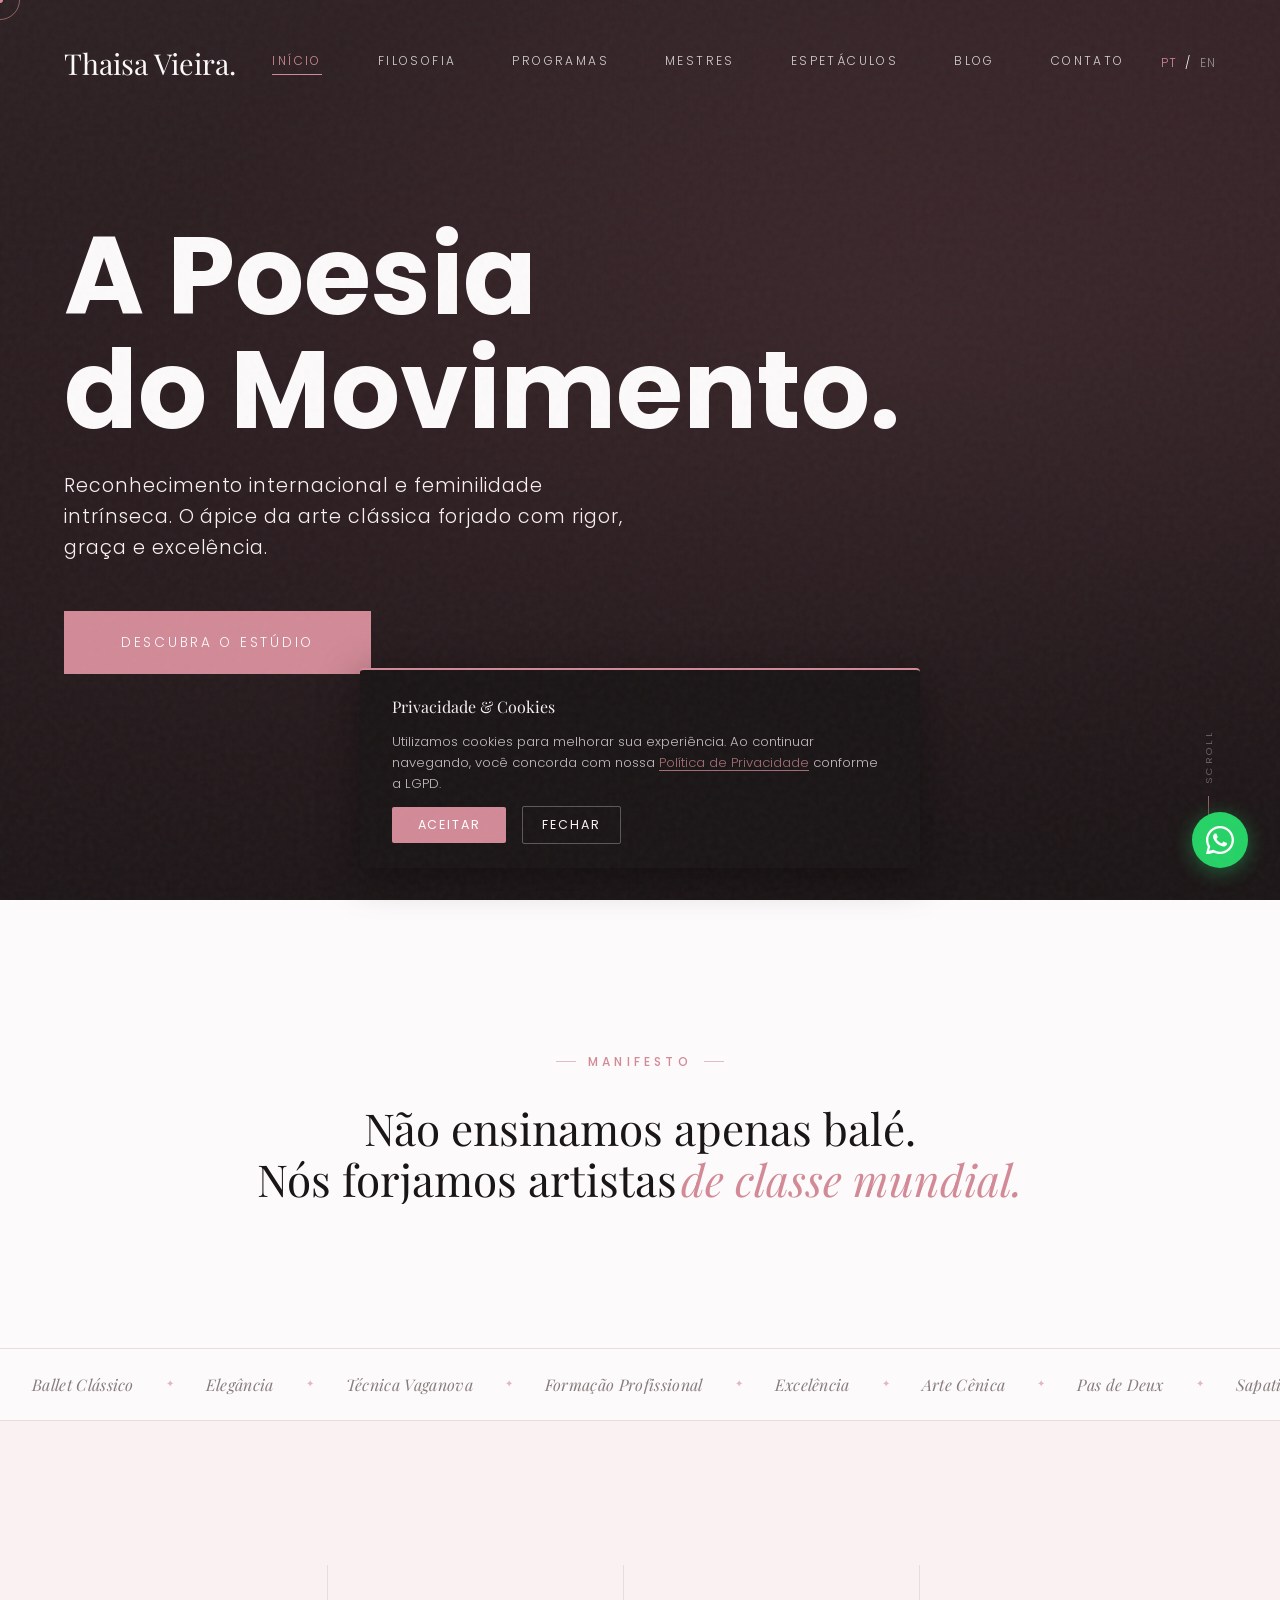
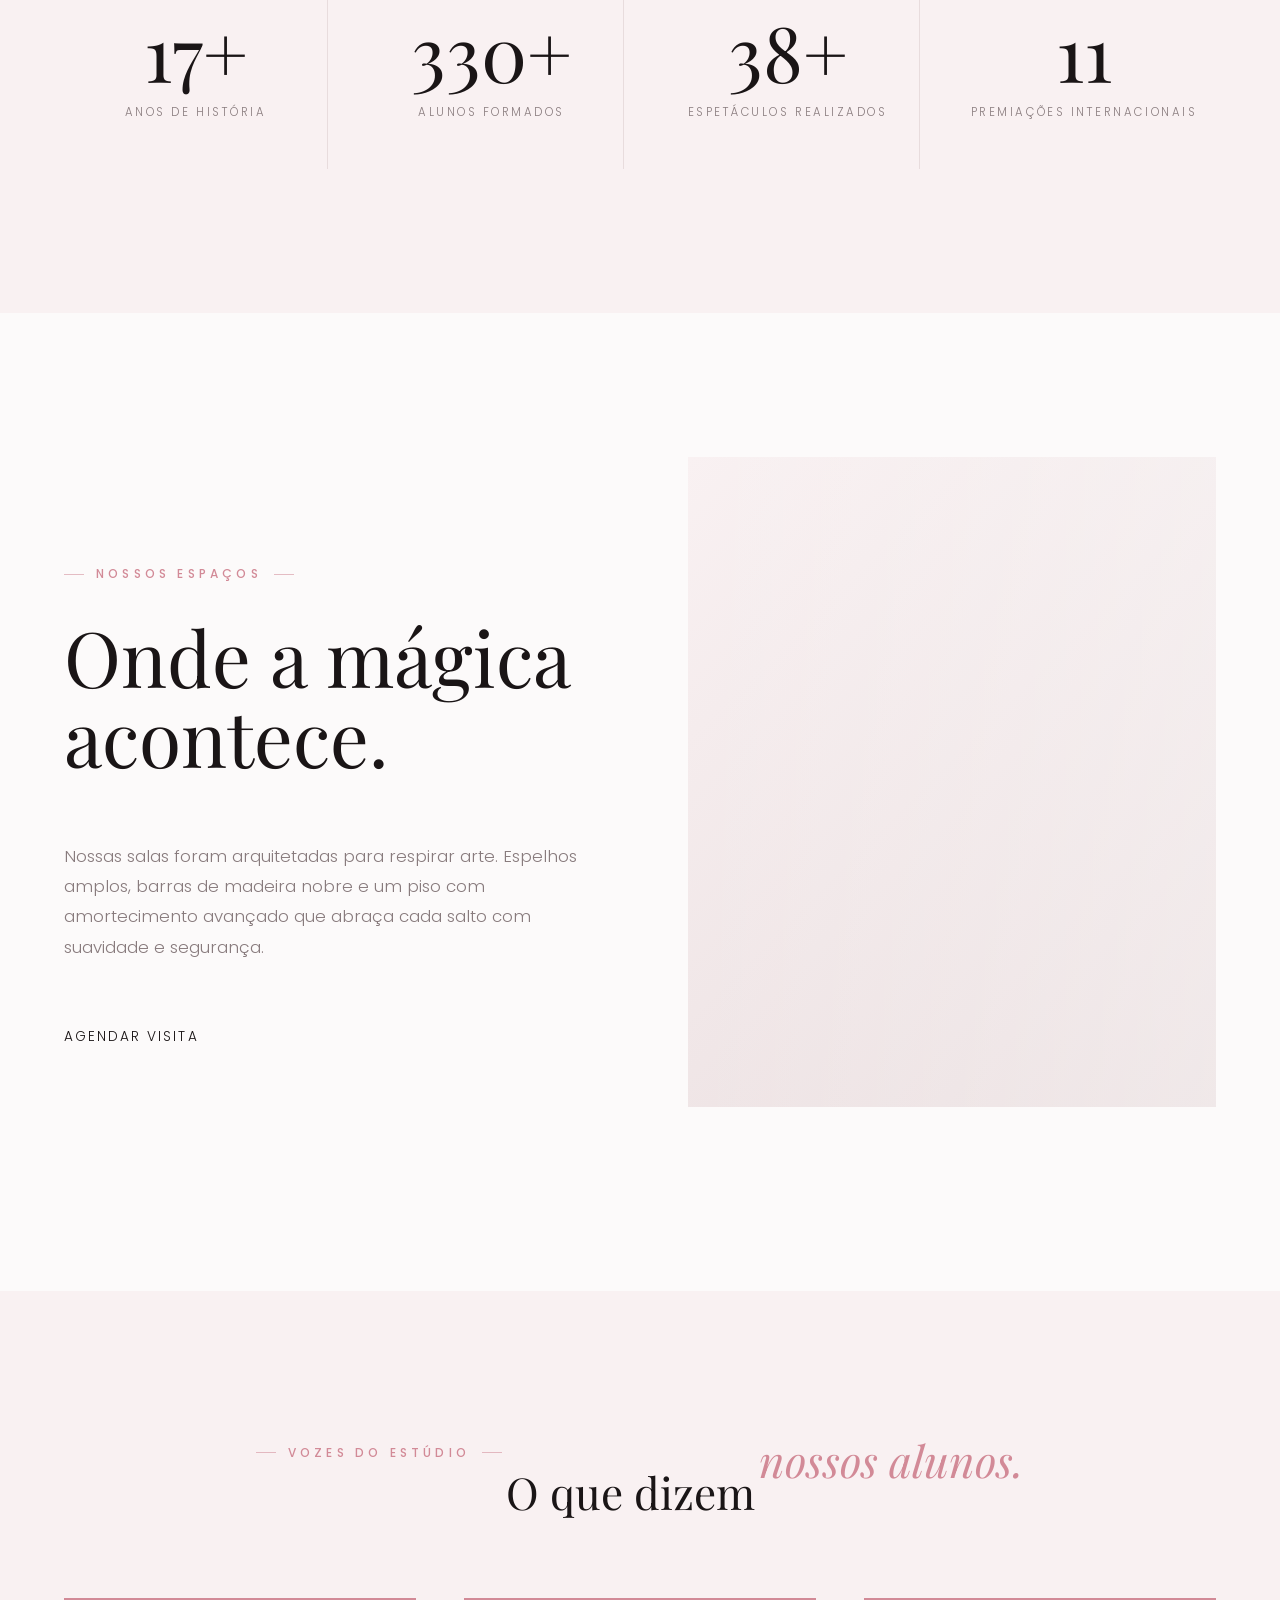
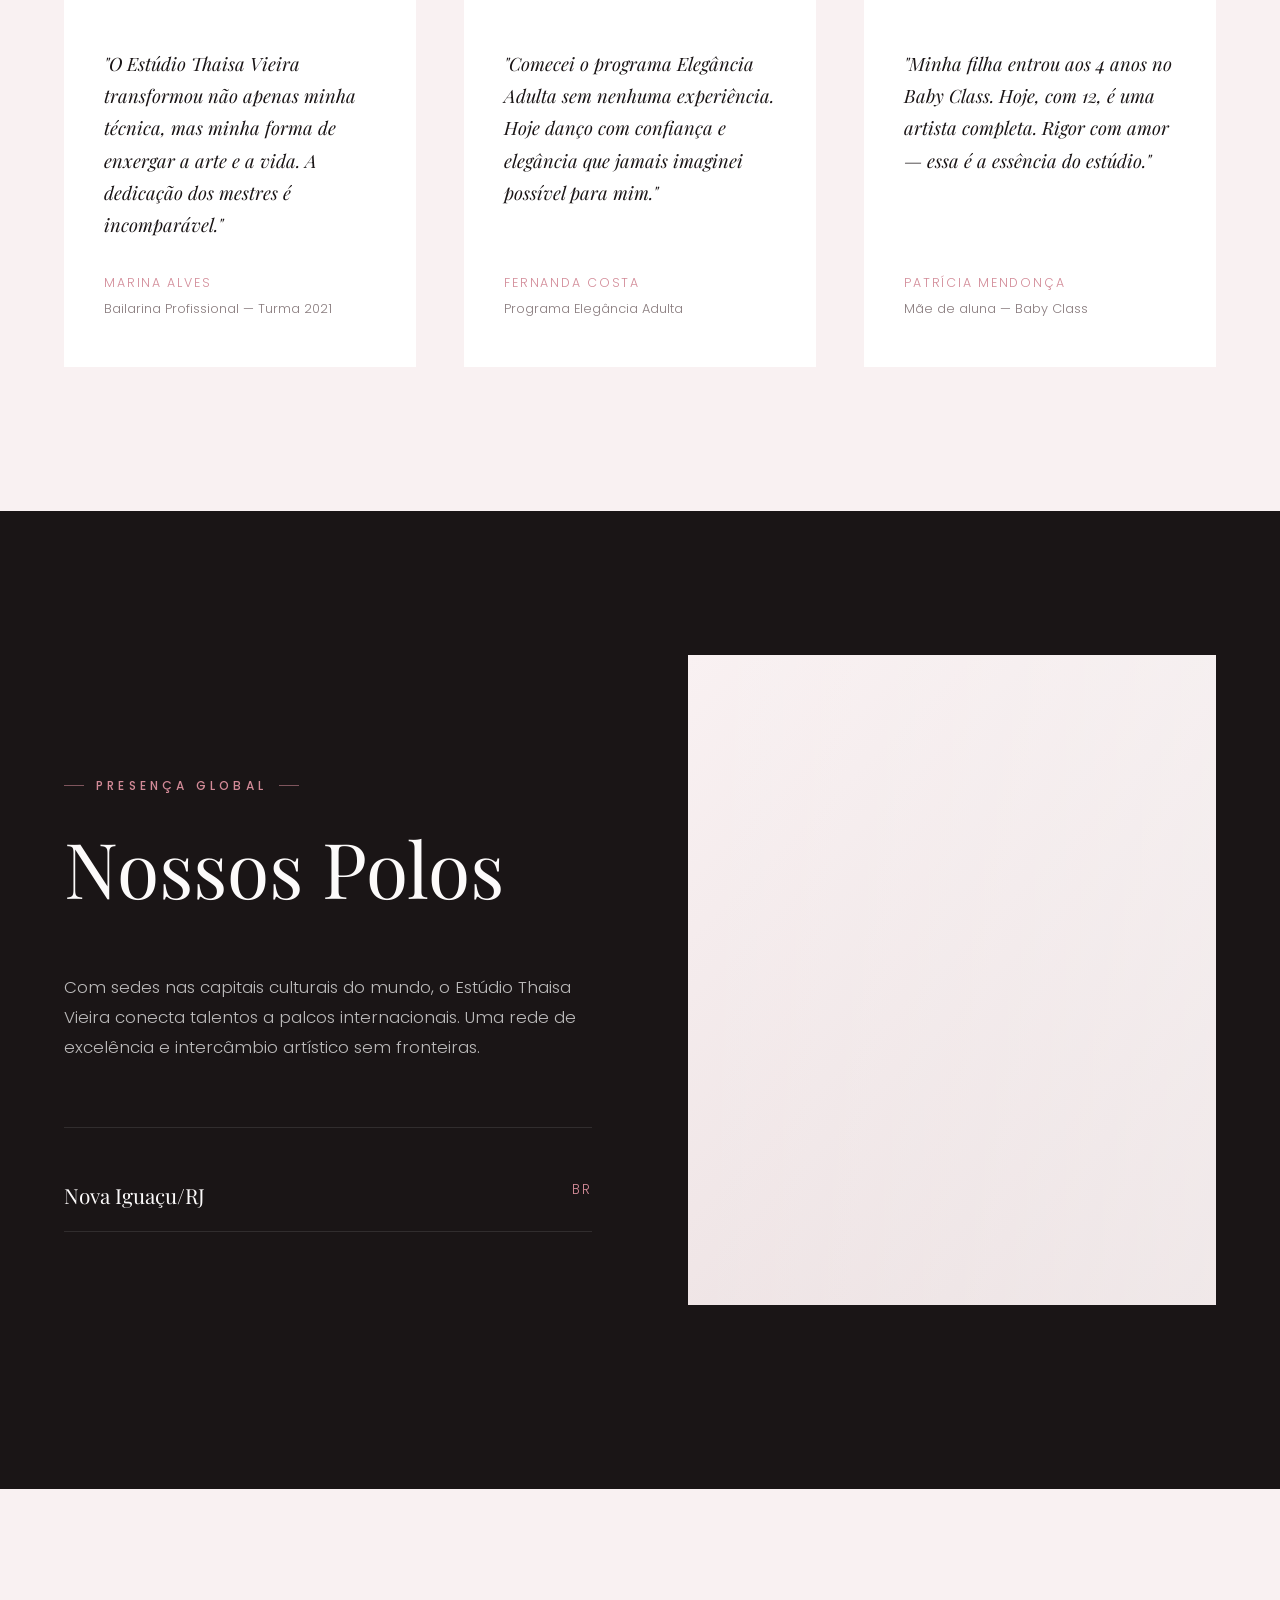
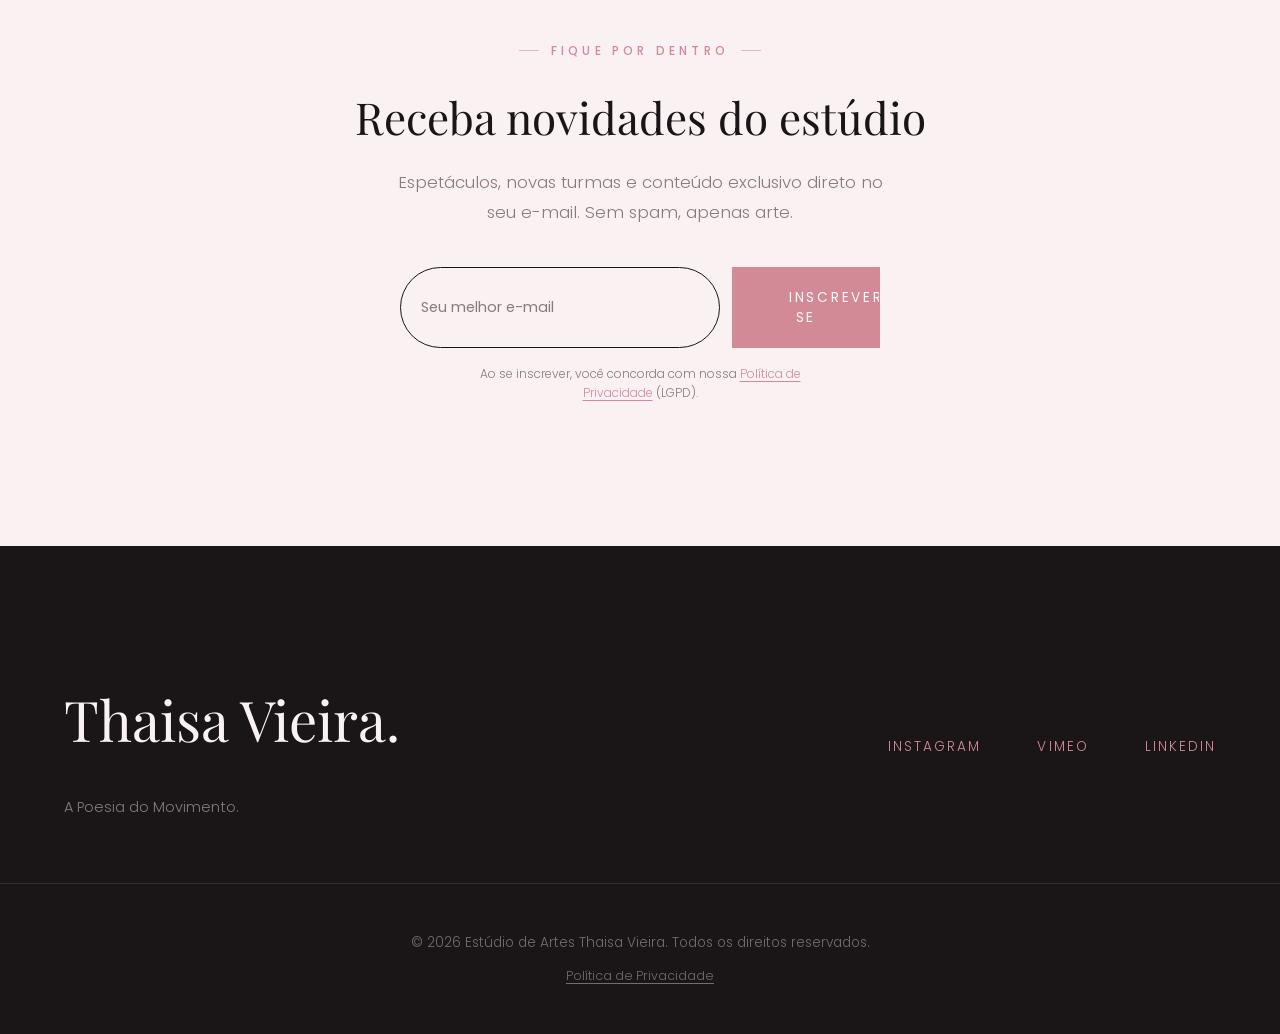
==== commit 44dff405: "feat: melhorar responsividade e acessibilidade; ajustar imagens e estilos em várias páginas" ====
--- a/index.html
+++ b/index.html
@@ -229,7 +229,7 @@
                 </div>
                 <div class="ed-img-wrap reveal-fade parallax-container">
                     <img src="https://images.unsplash.com/photo-1518837695005-2083093ee35b?auto=format&fit=crop&w=800&q=80"
-                        class="parallax-img" data-speed="0.1" loading="lazy"
+                        class="parallax-img" data-speed="0.1" loading="lazy" width="800" height="533"
                         alt="Interior do Estúdio de Dança com barras de ballet e amplos espelhos">
                 </div>
             </div>
@@ -293,7 +293,7 @@
                 <div class="global-image reveal-fade">
                     <div class="ed-img-wrap">
                         <img src="https://images.unsplash.com/photo-1518609878373-06d740f60d8b?auto=format&fit=crop&w=800&q=80"
-                            loading="lazy" alt="Bailarina no palco sob luz dramática">
+                            loading="lazy" width="800" height="533" alt="Bailarina no palco sob luz dramática">
                     </div>
                 </div>
             </div>
@@ -328,9 +328,9 @@
                 <p class="mt-2 text-muted">A Poesia do Movimento.</p>
             </div>
             <nav class="footer-links" aria-label="Redes sociais">
-                <a href="https://instagram.com/thaisa.vieira" class="link-hover magnetic" aria-label="Instagram do Estúdio Thaisa Vieira">Instagram</a>
-                <a href="https://vimeo.com/thaisavieira" class="link-hover magnetic" aria-label="Vimeo do Estúdio Thaisa Vieira">Vimeo</a>
-                <a href="https://linkedin.com/in/thaisavieira" class="link-hover magnetic" aria-label="LinkedIn do Estúdio Thaisa Vieira">LinkedIn</a>
+                <a href="https://instagram.com/thaisa.vieira" class="link-hover magnetic" aria-label="Instagram do Estúdio Thaisa Vieira" target="_blank" rel="noopener noreferrer">Instagram</a>
+                <a href="https://vimeo.com/thaisavieira" class="link-hover magnetic" aria-label="Vimeo do Estúdio Thaisa Vieira" target="_blank" rel="noopener noreferrer">Vimeo</a>
+                <a href="https://linkedin.com/in/thaisavieira" class="link-hover magnetic" aria-label="LinkedIn do Estúdio Thaisa Vieira" target="_blank" rel="noopener noreferrer">LinkedIn</a>
             </nav>
         </div>
         <div class="footer-bottom">
--- a/style.css
+++ b/style.css
@@ -194,6 +194,11 @@
     pointer-events: none;
 }
 
+.page-transition.is-loaded {
+    transform: scaleY(0);
+    pointer-events: none;
+}
+
 .page-transition.is-leaving {
     transform: scaleY(1);
     transform-origin: bottom;
@@ -259,7 +264,7 @@
 
 .signature-font {
     font-family: var(--font-heading);
-    font-size: clamp(2.5rem, 5vw, 4.5rem);
+    font-size: clamp(2rem, 5vw, 4.5rem);
     font-style: italic;
     color: var(--color-rose);
     opacity: 0.9;
@@ -583,19 +588,19 @@
 }
 
 .hero-title {
-    font-size: clamp(3rem, 10vw, 7.5vw);
+    font-size: clamp(2.4rem, 8.5vw, 7rem);
     color: var(--color-alabaster);
     line-height: 1.05;
     margin-bottom: 0;
 }
 
 .hero-subtitle {
-    font-size: clamp(1rem, 3vw, 1.25rem);
+    font-size: clamp(0.9rem, 2.5vw, 1.2rem);
     color: var(--color-blush);
-    margin: 2rem 0 3.5rem;
+    margin: 1.5rem 0 3rem;
     font-weight: 300;
     letter-spacing: 0.05em;
-    max-width: 650px;
+    max-width: 580px;
 }
 
 /* === ANIMATIONS ===
@@ -751,7 +756,7 @@
 
 .card h3 {
     font-family: var(--font-heading);
-    font-size: 2.2rem;
+    font-size: clamp(1.35rem, 3vw, 2.2rem);
     margin-bottom: 1rem;
     color: var(--color-charcoal);
 }
@@ -820,6 +825,20 @@
     font-weight: 500;
 }
 
+/* === LAYOUT HELPERS (substitui inline styles) === */
+.sobre-hero-img {
+    height: 700px;
+    border-radius: 300px 300px 0 0;
+}
+
+.sobre-texto {
+    padding-left: 2rem;
+}
+
+.espetaculo-info {
+    padding-left: 2rem;
+}
+
 /* === COMPONENTS === */
 .statement-text {
     max-width: 950px;
@@ -876,7 +895,7 @@
     justify-content: space-between;
     gap: 1rem;
     font-family: var(--font-heading);
-    font-size: 1.6rem;
+    font-size: clamp(1.1rem, 2.5vw, 1.6rem);
     font-weight: 400;
     color: var(--color-rose);
     transition: color 0.3s;
@@ -1091,6 +1110,7 @@
 }
 
 /* === MEDIA QUERIES === */
+/* ─── BREAKPOINT: TABLET LANDSCAPE 992px ─────────────────────────── */
 @media (max-width: 992px) {
 
     .nav-desktop,
@@ -1112,33 +1132,61 @@
     }
 
     .section-padding {
-        padding: 6rem 0;
-    }
-
-    .grid-50-50,
+        padding: 5.5rem 0;
+    }
+
+    /* Grids — colapsa para 1 coluna, gap reduzido */
+    .grid-50-50 {
+        grid-template-columns: 1fr;
+        gap: 3rem;
+    }
+
     .grid-3-cols {
         grid-template-columns: 1fr;
-        gap: 4rem;
-    }
-
+        gap: 3rem;
+    }
+
+    /* Imagens — alturas ajustadas para viewport */
     .ed-img-wrap {
-        height: 60vh;
-        min-height: 400px;
-    }
-
-    .card .ed-img-wrap,
+        height: clamp(320px, 55vw, 560px);
+        min-height: unset;
+    }
+
+    .card .ed-img-wrap {
+        height: clamp(240px, 48vw, 420px);
+        min-height: unset;
+    }
+
     .prof-card .ed-img-wrap {
-        height: 50vh;
-        min-height: 380px;
+        height: clamp(260px, 50vw, 440px);
+        min-height: unset;
+        border-radius: 150px 150px 0 0;
+    }
+
+    /* Imagem de sobre.html */
+    .sobre-hero-img {
+        height: clamp(320px, 55vw, 560px);
+        border-radius: 150px 150px 0 0;
+    }
+
+    /* Padding-left inline overrides */
+    .sobre-texto,
+    .espetaculo-info {
+        padding-left: 0;
+    }
+
+    /* Form de contato */
+    .contato-form {
+        padding: 2.5rem !important;
     }
 
     .internal-main {
-        padding-top: 150px;
+        padding-top: 130px;
     }
 
     .footer-content {
         flex-direction: column;
-        gap: 3rem;
+        gap: 2.5rem;
         text-align: center;
         justify-content: center;
     }
@@ -1146,12 +1194,14 @@
     .footer-links {
         justify-content: center;
         gap: 2rem;
+        flex-wrap: wrap;
     }
 
     .hero-scroll-indicator {
         display: none;
     }
 
+    /* Stats — 2x2 grid */
     .stats-grid {
         grid-template-columns: repeat(2, 1fr);
         gap: 0;
@@ -1173,45 +1223,331 @@
 
     .testimonials-grid {
         grid-template-columns: 1fr;
-        gap: 2rem;
+        gap: 1.5rem;
         margin-top: 3rem;
     }
 
     .map-wrap {
-        height: 380px;
-    }
-}
-
-@media (max-width: 480px) {
-
+        height: 360px;
+    }
+
+    .map-section {
+        padding: 4rem 0 0;
+    }
+}
+
+/* ─── BREAKPOINT: TABLET PORTRAIT 768px ──────────────────────────── */
+@media (max-width: 768px) {
+
+    /* Container padding intermediário */
     .container,
     .header-container,
     #hero {
-        padding: 0 1.5rem;
+        padding: 0 2rem;
     }
 
     .section-padding {
-        padding: 5rem 0;
-    }
-
-    .ed-img-wrap,
-    .card .ed-img-wrap,
+        padding: 4.5rem 0;
+    }
+
+    /* Hero ajustes */
+    #hero {
+        min-height: 600px;
+    }
+
+    .hero-subtitle {
+        font-size: clamp(0.9rem, 2.5vw, 1.1rem);
+        margin: 1.5rem 0 2.5rem;
+    }
+
+    /* Imagens — altura mais compacta em portrait */
+    .ed-img-wrap {
+        height: clamp(260px, 50vw, 420px);
+    }
+
+    .card .ed-img-wrap {
+        height: clamp(200px, 44vw, 340px);
+    }
+
     .prof-card .ed-img-wrap {
-        height: 55vh;
-        min-height: 350px;
-    }
-
+        height: clamp(220px, 46vw, 360px);
+        border-radius: 100px 100px 0 0;
+    }
+
+    .sobre-hero-img {
+        height: clamp(260px, 50vw, 420px);
+        border-radius: 100px 100px 0 0;
+    }
+
+    /* internal-main ajuste intermediário */
+    .internal-main {
+        padding-top: 110px;
+    }
+
+    /* Formulário de contato — padding reduzido */
+    .contato-form {
+        padding: 2rem !important;
+    }
+
+    /* Newsletter — coluna em tablets portrait */
+    .newsletter-input-group {
+        flex-direction: column;
+        max-width: 380px;
+    }
+
+    .newsletter-input,
+    .newsletter-input-group .btn-primary {
+        width: 100%;
+        text-align: center;
+    }
+
+    /* Grid gaps */
+    .grid-50-50,
+    .grid-3-cols {
+        gap: 2.5rem;
+    }
+
+    /* Stats numbers — tamanho fluido */
+    .stat-number {
+        font-size: clamp(2.5rem, 6vw, 4rem);
+    }
+
+    /* Testimonials */
+    .testimonial-card {
+        padding: 2rem 1.5rem;
+    }
+
+    /* Mapa */
+    .map-wrap {
+        height: 300px;
+    }
+
+    /* Cookie banner — mais estreito em mobile */
+    .cookie-banner {
+        width: calc(100% - 2rem);
+        padding: 1.25rem 1.5rem;
+    }
+
+    /* FAQ */
+    .faq-details-list {
+        margin-top: 2rem;
+    }
+}
+
+/* ─── BREAKPOINT: MOBILE 480px ───────────────────────────────────── */
+@media (max-width: 480px) {
+
+    .container,
+    .header-container,
+    #hero {
+        padding: 0 1.25rem;
+    }
+
+    .section-padding {
+        padding: 3.5rem 0;
+    }
+
+    /* Hero */
+    #hero {
+        min-height: 540px;
+    }
+
+    .hero-subtitle {
+        font-size: 0.9rem;
+        margin: 1.2rem 0 2rem;
+    }
+
+    /* Imagens — alturas compactas para phones */
+    .ed-img-wrap {
+        height: clamp(200px, 55vw, 320px);
+        margin-bottom: 1.5rem;
+    }
+
+    .card .ed-img-wrap {
+        height: clamp(180px, 50vw, 280px);
+    }
+
+    .prof-card .ed-img-wrap {
+        height: clamp(200px, 52vw, 300px);
+        border-radius: 80px 80px 0 0;
+    }
+
+    .sobre-hero-img {
+        height: clamp(200px, 55vw, 300px);
+        border-radius: 70px 70px 0 0;
+    }
+
+    /* Typography */
+    .signature-font {
+        font-size: clamp(2rem, 8vw, 3.5rem);
+    }
+
+    /* Nav interna */
+    .internal-main {
+        padding-top: 90px;
+    }
+
+    /* Buttons */
     .btn-primary {
         width: 100%;
         text-align: center;
-    }
-
+        padding: 1.1rem 2rem;
+    }
+
+    /* Formulário de contato */
+    .contato-form {
+        padding: 1.5rem !important;
+        border-radius: 4px !important;
+    }
+
+    /* Grid gaps mínimos */
+    .grid-50-50,
+    .grid-3-cols {
+        gap: 2rem;
+    }
+
+    /* Stats */
     .stats-grid {
         grid-template-columns: repeat(2, 1fr);
     }
 
+    .stat-item {
+        padding: 2rem 0.75rem;
+    }
+
+    .stat-number {
+        font-size: clamp(2.2rem, 8vw, 3rem);
+    }
+
+    /* Testimonials */
+    .testimonial-card {
+        padding: 1.75rem 1.25rem;
+    }
+
+    .testimonial-quote {
+        font-size: 1rem;
+    }
+
+    /* Newsletter */
+    .newsletter-input-group {
+        flex-direction: column;
+    }
+
+    .newsletter-input,
+    .newsletter-input-group .btn-primary {
+        width: 100%;
+        text-align: center;
+    }
+
+    /* Mapa */
     .map-wrap {
-        height: 300px;
+        height: 260px;
+    }
+
+    /* Mobile menu — close button ajuste */
+    .menu-close {
+        top: 1.25rem;
+        right: 1.25rem;
+    }
+
+    /* Badge urgência */
+    .badge-urgency {
+        font-size: 0.65rem;
+        padding: 0.4rem 1rem;
+    }
+
+    /* FAQ */
+    .faq-details-list {
+        margin-top: 1.5rem;
+    }
+
+    details.faq-item summary.faq-question {
+        font-size: 0.95rem;
+    }
+
+    /* CTA bar */
+    .cta-bar {
+        padding: 1rem 0 0;
+    }
+
+    .cta-bar .btn-primary {
+        font-size: 0.78rem;
+        padding: 1rem 2rem;
+    }
+
+    /* Blog card time */
+    .card time {
+        font-size: 0.75rem;
+    }
+
+    /* Footer */
+    .footer-bottom {
+        font-size: 0.78rem;
+    }
+}
+
+/* ─── BREAKPOINT: MICRO — PHONES PEQUENOS 375px ──────────────────── */
+@media (max-width: 375px) {
+
+    .container,
+    .header-container,
+    #hero {
+        padding: 0 1rem;
+    }
+
+    .section-padding {
+        padding: 3rem 0;
+    }
+
+    #hero {
+        min-height: 500px;
+    }
+
+    .internal-main {
+        padding-top: 80px;
+    }
+
+    .ed-img-wrap {
+        height: clamp(180px, 55vw, 260px);
+    }
+
+    .card .ed-img-wrap {
+        height: clamp(160px, 48vw, 220px);
+    }
+
+    .prof-card .ed-img-wrap {
+        height: clamp(180px, 50vw, 240px);
+        border-radius: 60px 60px 0 0;
+    }
+
+    .stat-number {
+        font-size: clamp(2rem, 9vw, 2.8rem);
+    }
+
+    .stat-label {
+        font-size: 0.62rem;
+        letter-spacing: 0.15em;
+    }
+
+    .testimonial-card {
+        padding: 1.5rem 1rem;
+    }
+
+    .logo {
+        font-size: 1.5rem;
+    }
+
+    .nav-mobile .mobile-link {
+        font-size: clamp(2rem, 8vw, 3rem);
+    }
+
+    .cookie-banner {
+        padding: 1rem 1.25rem;
+    }
+
+    .grid-50-50,
+    .grid-3-cols {
+        gap: 1.5rem;
     }
 }
 
@@ -1848,15 +2184,11 @@
 
 /* === MOBILE PARALLAX DISABLE === */
 @media (max-width: 768px) {
-    .parallax-container {
-        height: clamp(300px, 70vw, 500px) !important;
-    }
-
     .parallax-img,
     .parallax-bg {
         transform: none !important;
-        top: 0;
-        height: 100%;
+        top: 0 !important;
+        height: 100% !important;
     }
 }
 
